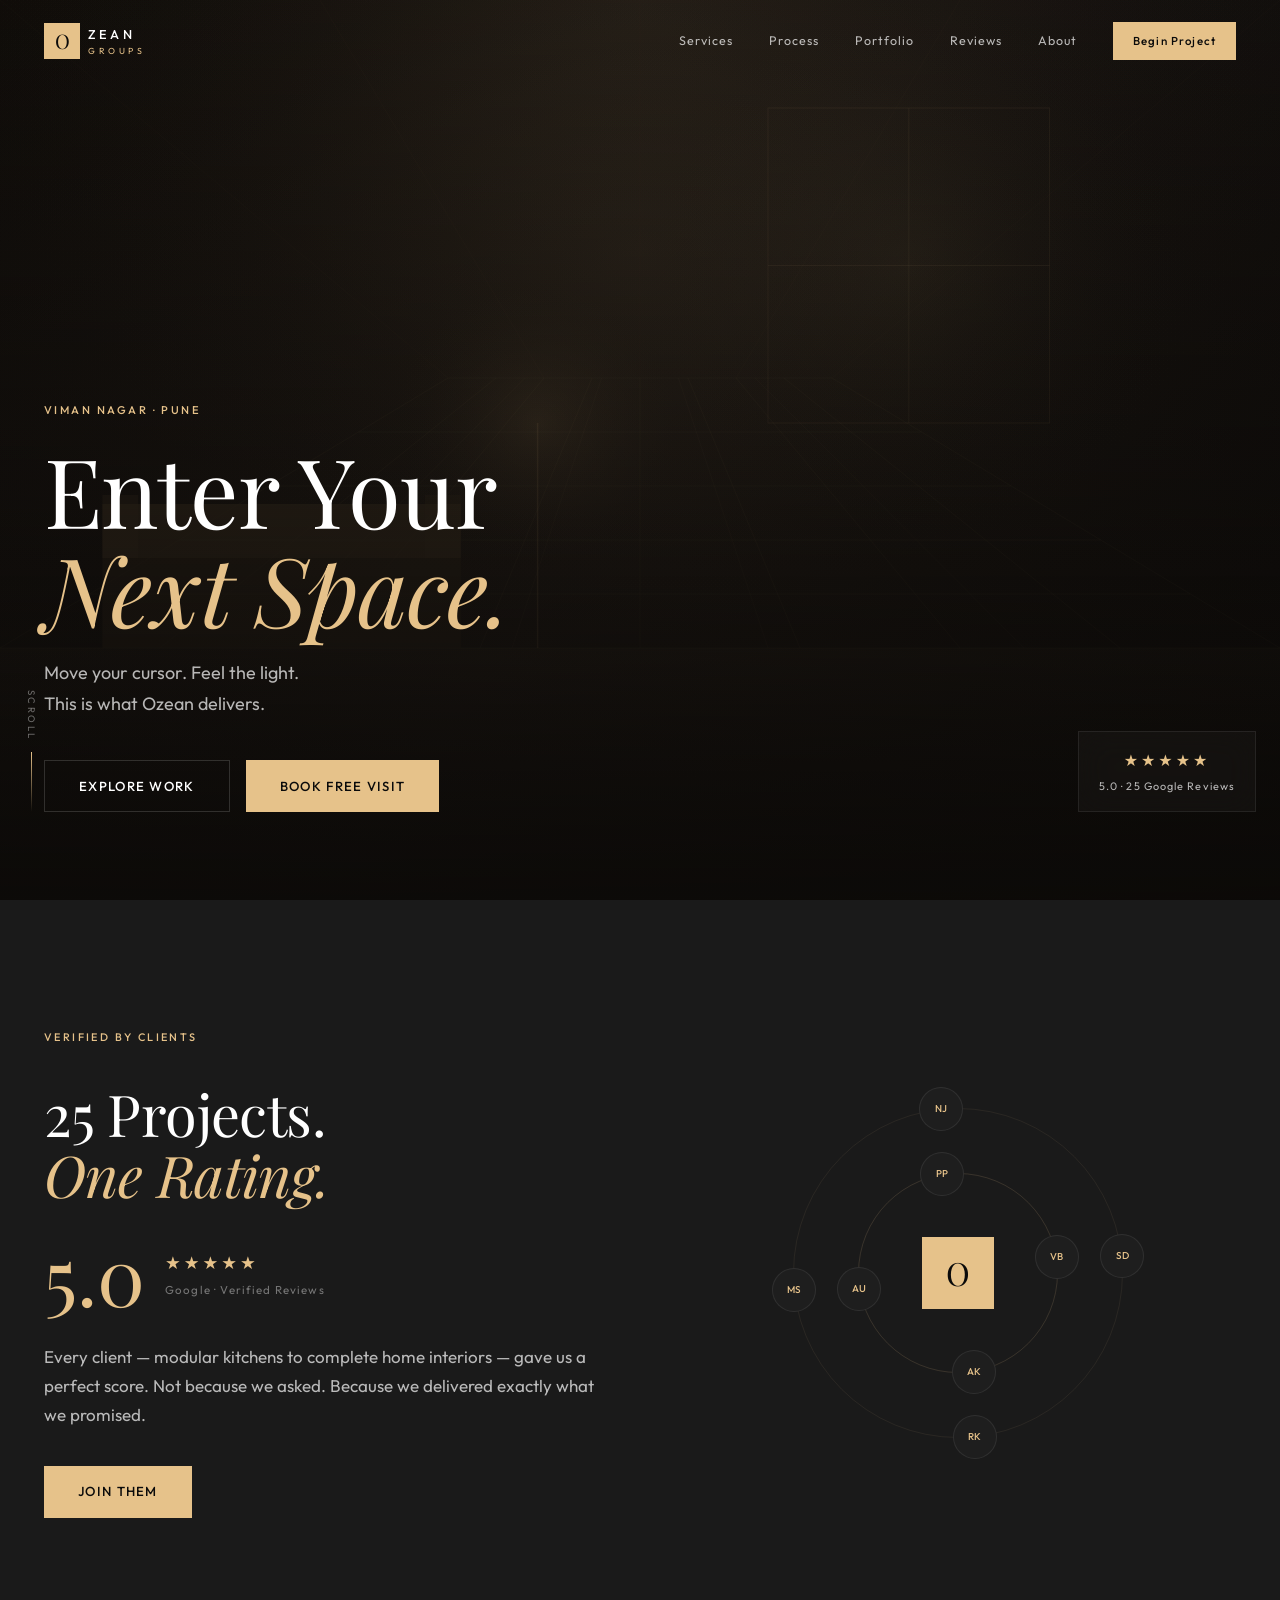
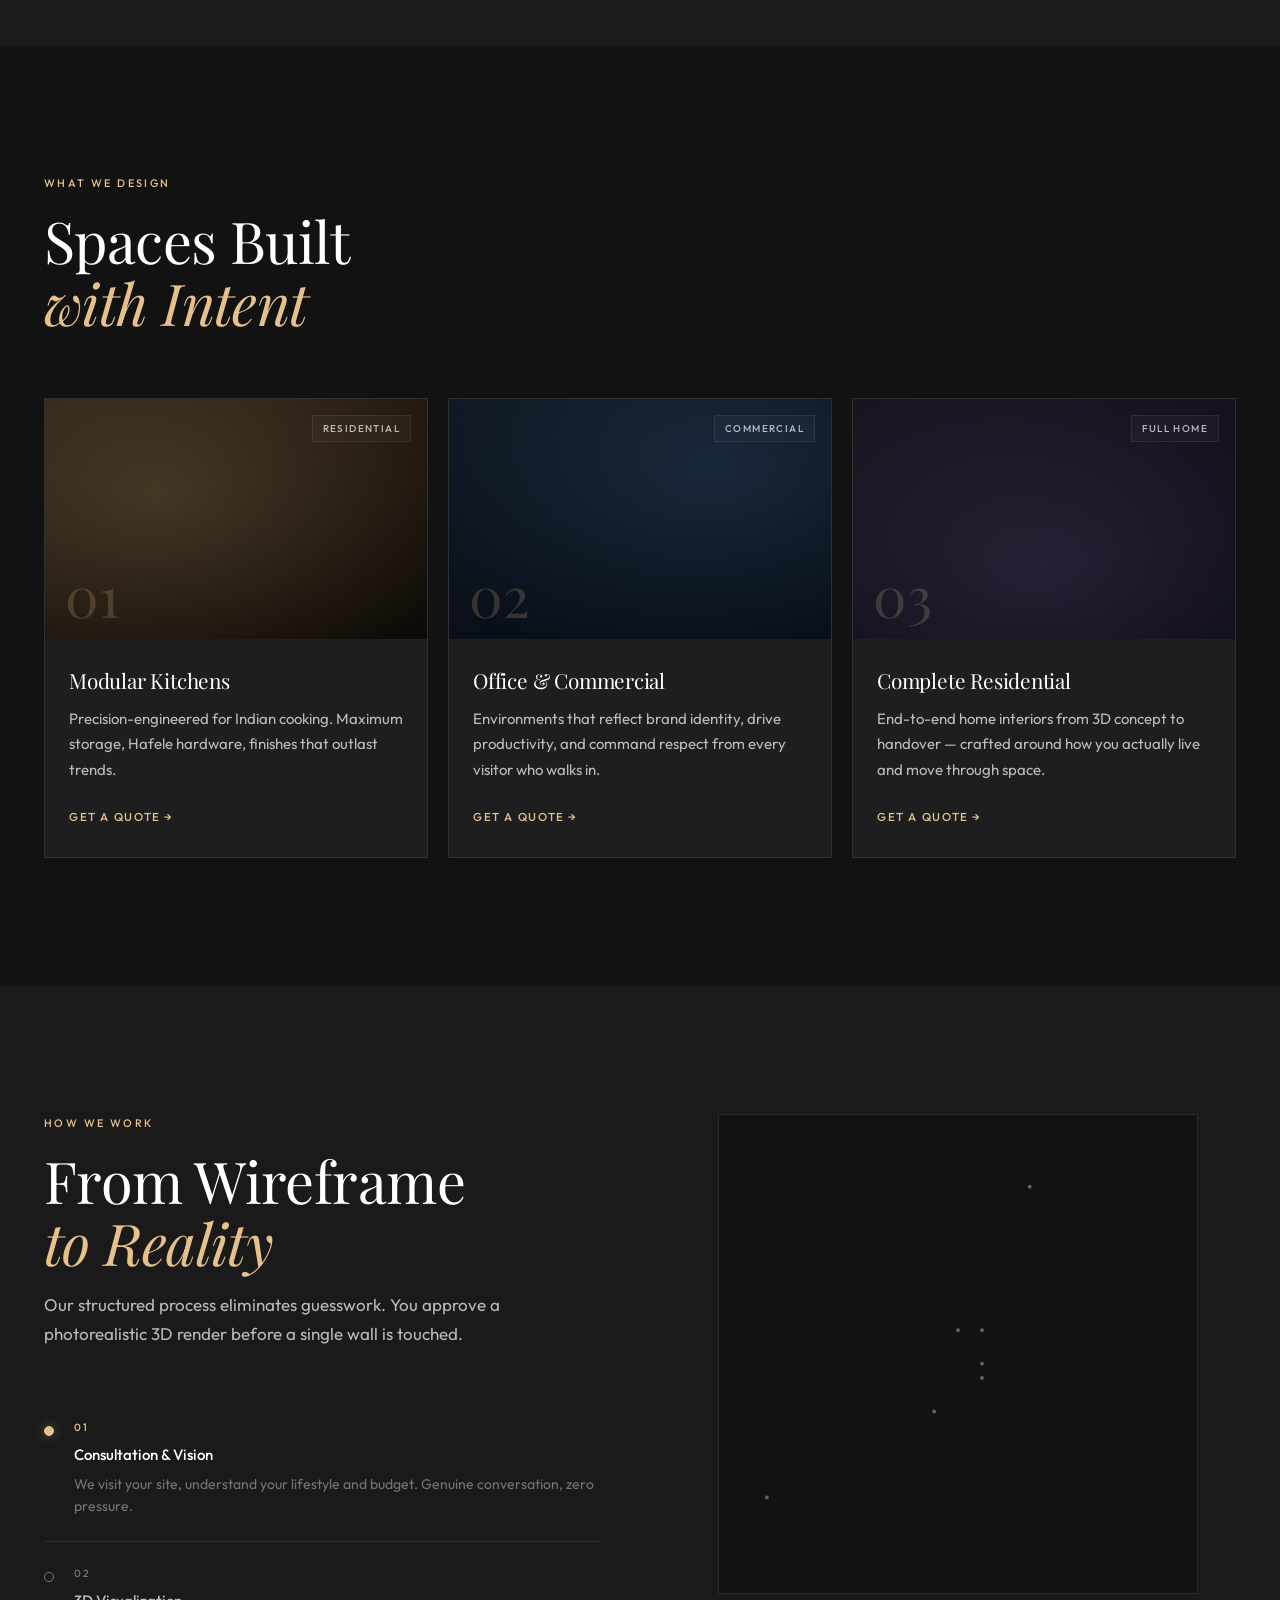
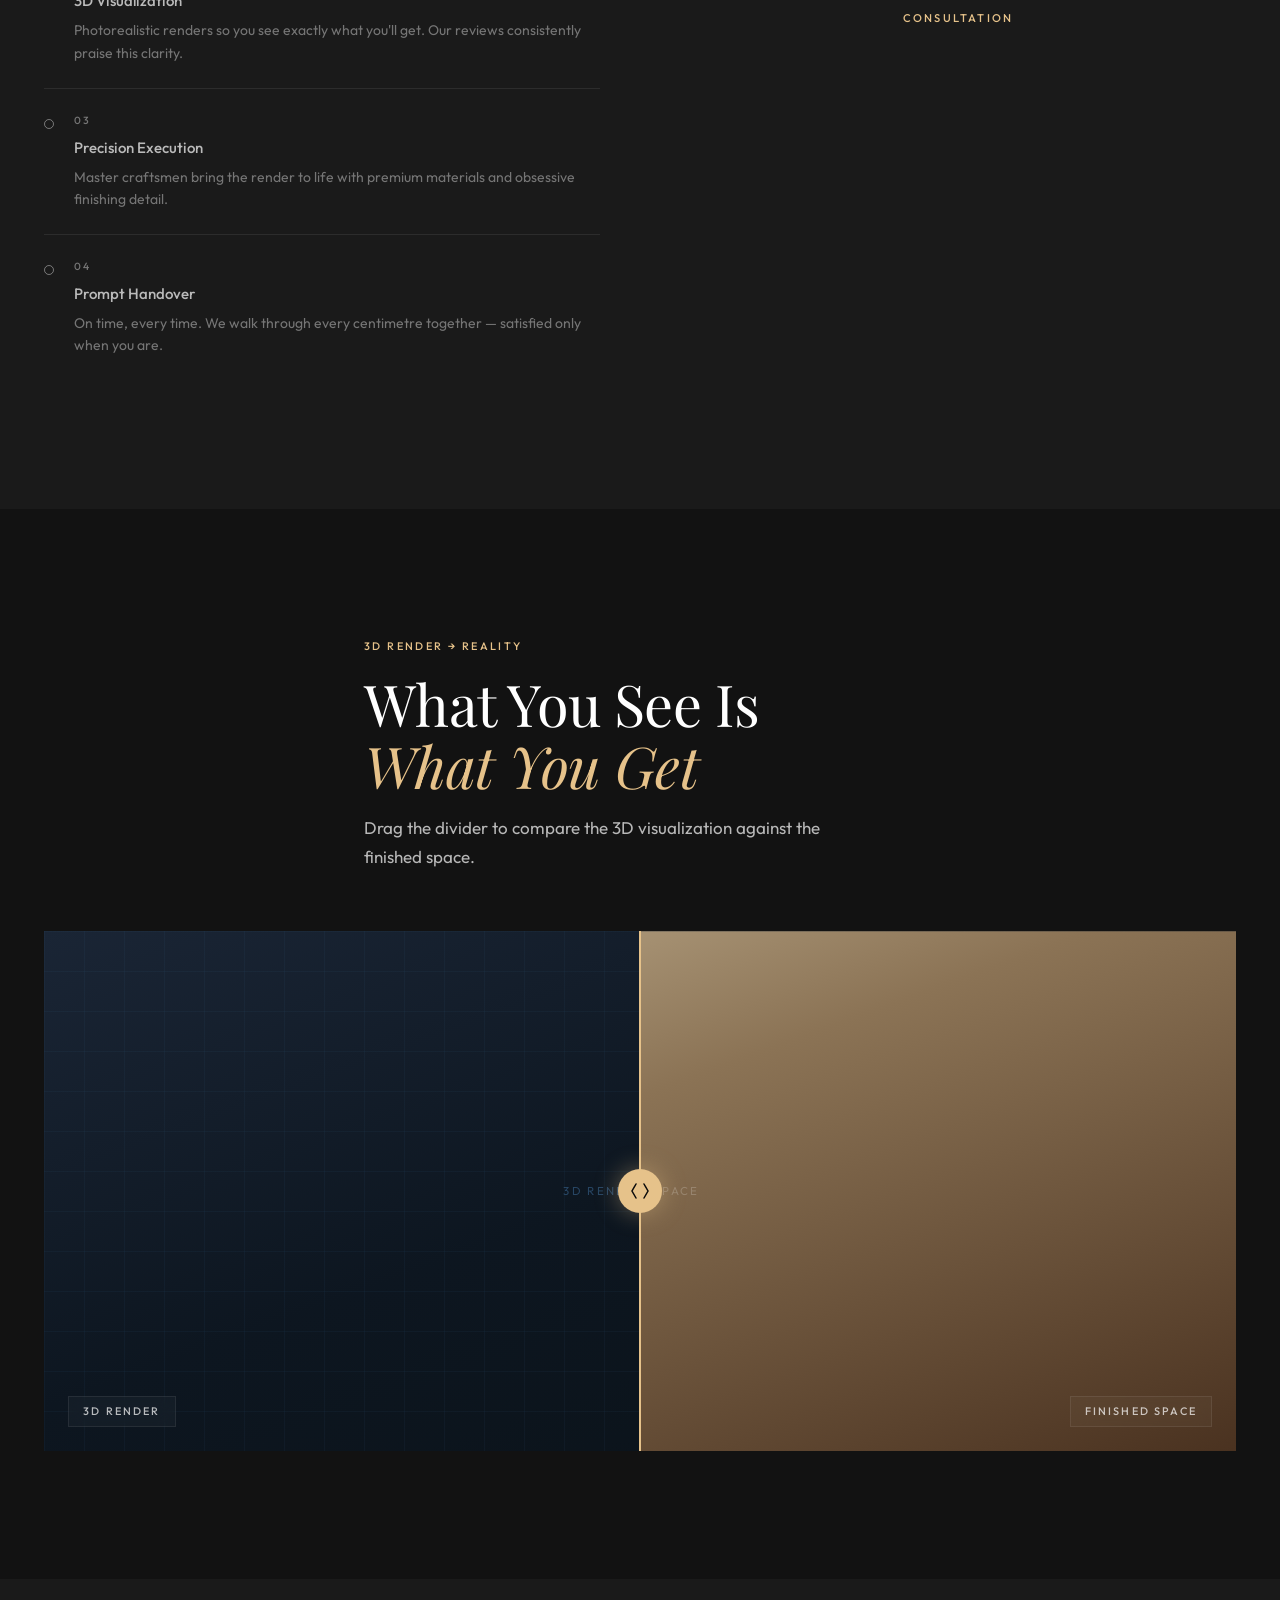
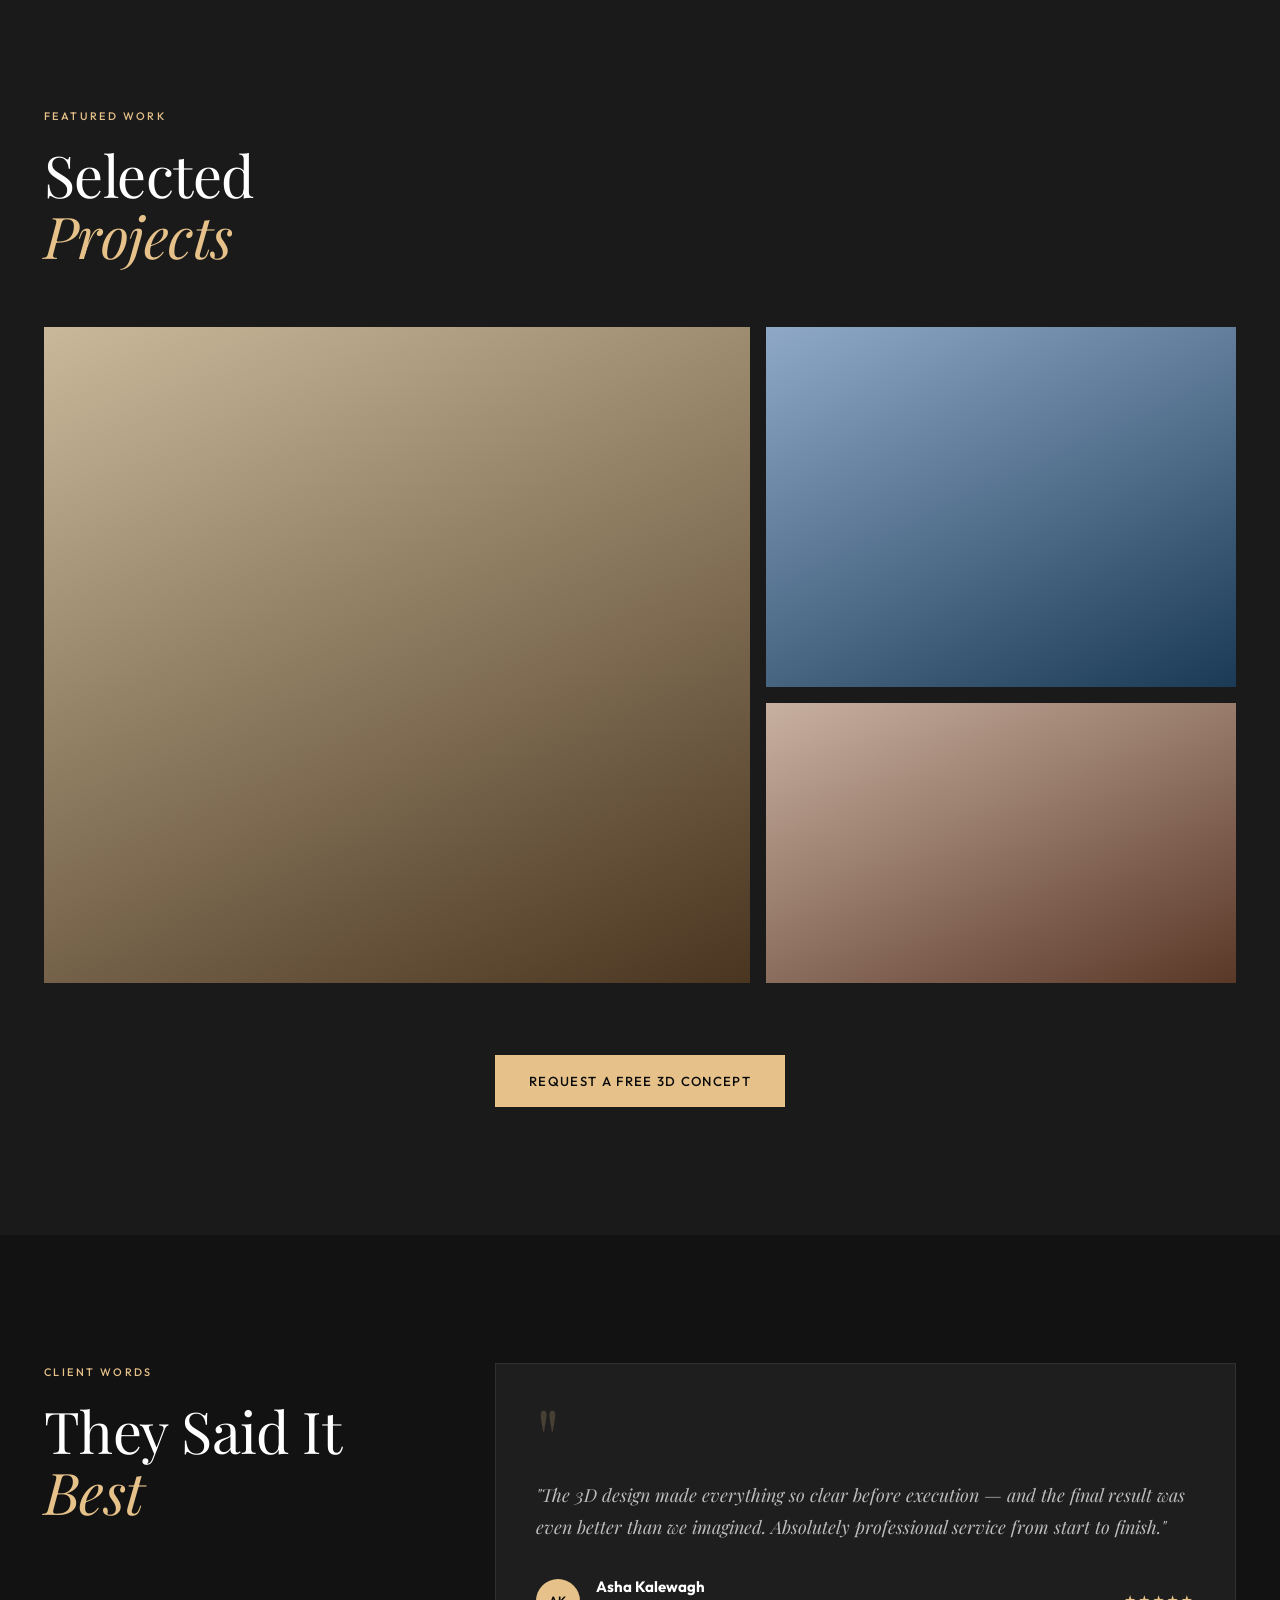
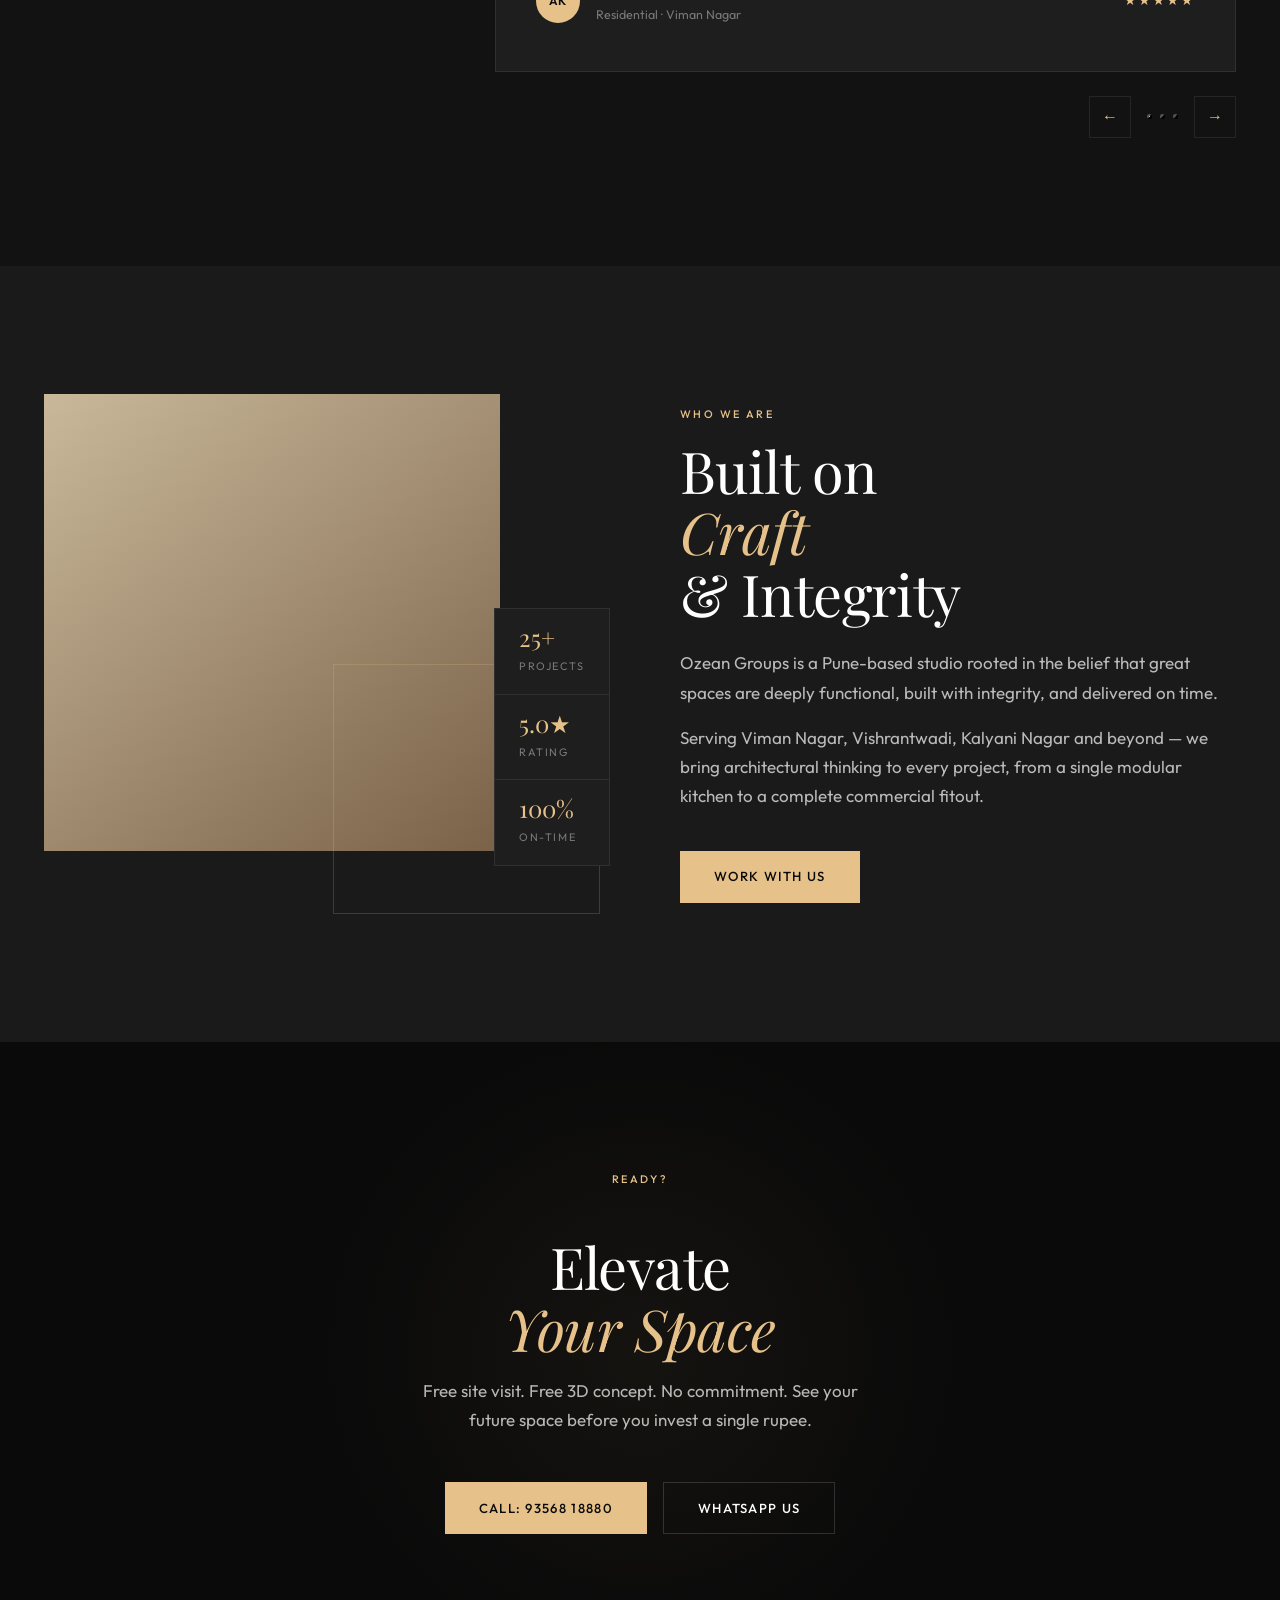
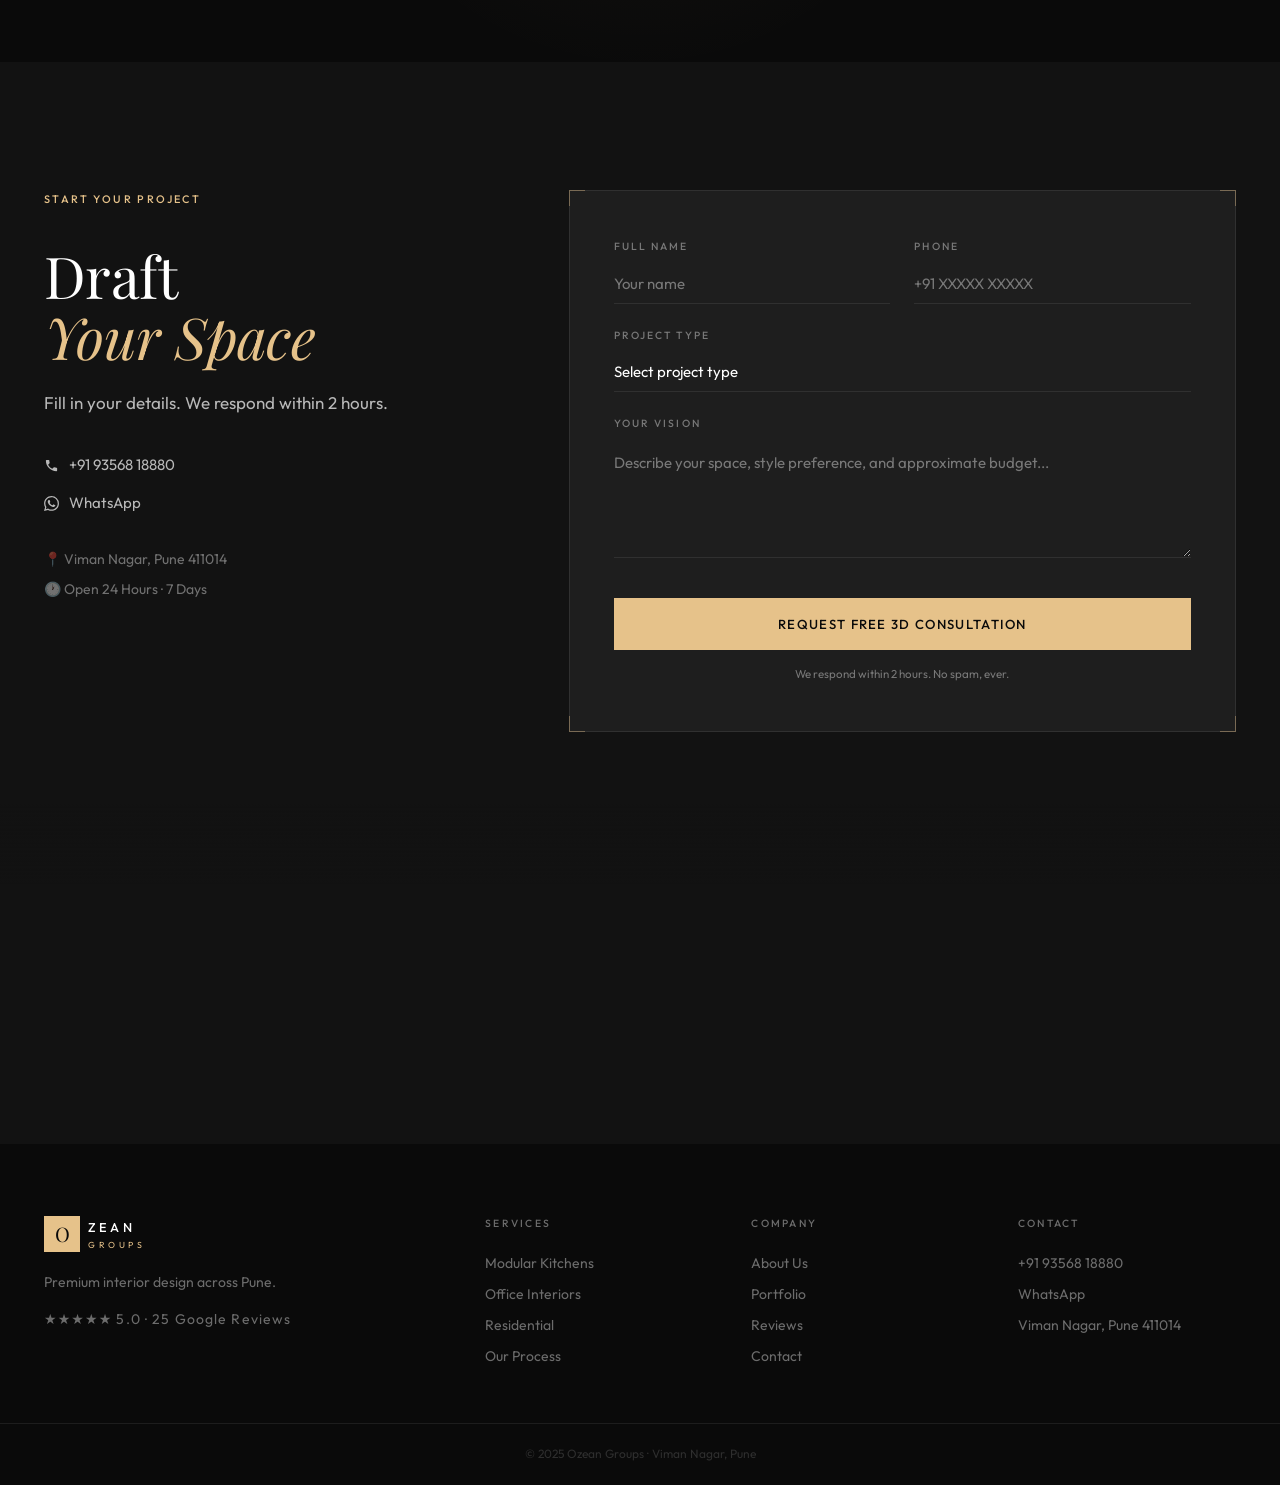
==== index.html @ 3c50b9ed "Add files via upload" ====
<!DOCTYPE html>
<html lang="en">
<head>
  <meta charset="UTF-8"/>
  <meta name="viewport" content="width=device-width, initial-scale=1.0"/>
  <title>Ozean Groups — Precision Design. Flawless Finishing.</title>
  <meta name="description" content="Ozean Groups — Premium interior designers in Viman Nagar, Pune. 5.0★ Google. Modular kitchens, residential & commercial interiors with 3D visualization."/>
  <link rel="preconnect" href="https://fonts.googleapis.com"/>
  <link rel="preconnect" href="https://fonts.gstatic.com" crossorigin/>
  <link href="https://fonts.googleapis.com/css2?family=Playfair+Display:ital,wght@0,400;0,500;1,400&family=Outfit:wght@300;400;500;600&display=swap" rel="stylesheet"/>
  <script type="application/ld+json">{"@context":"https://schema.org","@type":"ProfessionalService","name":"Ozean Groups","telephone":"+919356818880","address":{"@type":"PostalAddress","streetAddress":"Viman Nagar","addressLocality":"Pune","addressRegion":"Maharashtra","postalCode":"411014","addressCountry":"IN"},"aggregateRating":{"@type":"AggregateRating","ratingValue":"5.0","reviewCount":"25"},"openingHours":"Mo-Su 00:00-24:00"}</script>
  <link rel="stylesheet" href="css/style.css"/>
</head>
<body>

<!-- ═══ CUSTOM CURSOR ═══ -->
<div id="cursor-dot"></div>
<div id="cursor-ring"></div>
<div id="cursor-label"></div>

<!-- ═══ NAVIGATION ═══ -->
<header class="nav" id="nav">
  <div class="nav-wrap">
    <a href="#home" class="logo" data-cursor="">
      <span class="logo-o">O</span><span class="logo-name">ZEAN<em>groups</em></span>
    </a>
    <nav class="nav-menu" id="nav-menu">
      <a href="#services"  data-cursor="View">Services</a>
      <a href="#process"   data-cursor="View">Process</a>
      <a href="#projects"  data-cursor="View">Portfolio</a>
      <a href="#reviews"   data-cursor="View">Reviews</a>
      <a href="#about"     data-cursor="View">About</a>
      <a href="#contact" class="nav-pill" data-cursor="Start">Begin Project</a>
    </nav>
    <button class="hamburger" id="hamburger" aria-label="Toggle menu">
      <span></span><span></span>
    </button>
  </div>
</header>

<!-- ═══ HERO — WebGL Light Room ═══ -->
<section class="hero" id="home">
  <canvas id="hero-canvas"></canvas>
  <div class="hero-content" id="hero-content">
    <p class="eyebrow">Viman Nagar · Pune</p>
    <h1 id="hero-hl">
      <span>Enter Your</span>
      <em>Next Space.</em>
    </h1>
    <p class="hero-sub">Move your cursor. Feel the light.<br/>This is what Ozean delivers.</p>
    <div class="hero-btns">
      <a href="#projects" class="btn-outline" data-cursor="View">Explore Work</a>
      <a href="#contact"  class="btn-brass"   data-cursor="Start">Book Free Visit</a>
    </div>
  </div>
  <div class="hero-badge">
    <div class="badge-stars">★★★★★</div>
    <div class="badge-info">5.0 · 25 Google Reviews</div>
  </div>
  <div class="hero-scroll-ind">
    <span>Scroll</span>
    <div class="scroll-ticker"></div>
  </div>
</section>

<!-- ═══ TRUST ═══ -->
<section class="trust" id="trust">
  <div class="trust-wrap">
    <div class="trust-left">
      <p class="section-tag">Verified by Clients</p>
      <h2>25 Projects.<br/><em>One Rating.</em></h2>
      <div class="trust-score">
        <span class="t-num">5.0</span>
        <div>
          <div class="t-stars">★★★★★</div>
          <div class="t-src">Google · Verified Reviews</div>
        </div>
      </div>
      <p>Every client — modular kitchens to complete home interiors — gave us a perfect score. Not because we asked. Because we delivered exactly what we promised.</p>
      <a href="#contact" class="btn-brass" data-cursor="Start">Join Them</a>
    </div>
    <div class="trust-right">
      <div class="orbit-wrap" id="orbit-wrap">
        <div class="orbit-core"><span>O</span></div>
        <div class="orbit-ring orbit-ring-1"></div>
        <div class="orbit-ring orbit-ring-2"></div>
      </div>
    </div>
  </div>
</section>

<!-- ═══ SERVICES ═══ -->
<section class="services" id="services">
  <div class="services-head">
    <p class="section-tag">What We Design</p>
    <h2>Spaces Built<br/><em>with Intent</em></h2>
  </div>
  <div class="services-list">
    <div class="svc-card" data-cursor="View">
      <div class="svc-vis" style="--c1:#2A1F14;--c2:#0E0A06">
        <div class="svc-glow" style="--gx:30%;--gy:40%;--gc:rgba(230,194,138,0.18)"></div>
        <div class="svc-num">01</div>
      </div>
      <div class="svc-body">
        <h3>Modular Kitchens</h3>
        <p>Precision-engineered for Indian cooking. Maximum storage, Hafele hardware, finishes that outlast trends.</p>
        <a href="#contact" class="svc-link" data-cursor="Start">Get a Quote →</a>
      </div>
      <span class="svc-pill">Residential</span>
    </div>
    <div class="svc-card" data-cursor="View">
      <div class="svc-vis" style="--c1:#0E1620;--c2:#060C14">
        <div class="svc-glow" style="--gx:70%;--gy:30%;--gc:rgba(100,160,230,0.15)"></div>
        <div class="svc-num">02</div>
      </div>
      <div class="svc-body">
        <h3>Office & Commercial</h3>
        <p>Environments that reflect brand identity, drive productivity, and command respect from every visitor who walks in.</p>
        <a href="#contact" class="svc-link" data-cursor="Start">Get a Quote →</a>
      </div>
      <span class="svc-pill">Commercial</span>
    </div>
    <div class="svc-card" data-cursor="View">
      <div class="svc-vis" style="--c1:#1A1420;--c2:#0D0A14">
        <div class="svc-glow" style="--gx:50%;--gy:70%;--gc:rgba(180,140,230,0.13)"></div>
        <div class="svc-num">03</div>
      </div>
      <div class="svc-body">
        <h3>Complete Residential</h3>
        <p>End-to-end home interiors from 3D concept to handover — crafted around how you actually live and move through space.</p>
        <a href="#contact" class="svc-link" data-cursor="Start">Get a Quote →</a>
      </div>
      <span class="svc-pill">Full Home</span>
    </div>
  </div>
</section>

<!-- ═══ PROCESS — Wireframe Draw ═══ -->
<section class="process" id="process">
  <div class="process-wrap">
    <div class="process-text">
      <p class="section-tag">How We Work</p>
      <h2>From Wireframe<br/><em>to Reality</em></h2>
      <p class="process-intro">Our structured process eliminates guesswork. You approve a photorealistic 3D render before a single wall is touched.</p>
      <div class="steps" id="steps">
        <div class="step active" data-step="0">
          <div class="step-dot"></div>
          <div class="step-info">
            <span class="step-n">01</span>
            <h4>Consultation & Vision</h4>
            <p>We visit your site, understand your lifestyle and budget. Genuine conversation, zero pressure.</p>
          </div>
        </div>
        <div class="step" data-step="1">
          <div class="step-dot"></div>
          <div class="step-info">
            <span class="step-n">02</span>
            <h4>3D Visualization</h4>
            <p>Photorealistic renders so you see exactly what you'll get. Our reviews consistently praise this clarity.</p>
          </div>
        </div>
        <div class="step" data-step="2">
          <div class="step-dot"></div>
          <div class="step-info">
            <span class="step-n">03</span>
            <h4>Precision Execution</h4>
            <p>Master craftsmen bring the render to life with premium materials and obsessive finishing detail.</p>
          </div>
        </div>
        <div class="step" data-step="3">
          <div class="step-dot"></div>
          <div class="step-info">
            <span class="step-n">04</span>
            <h4>Prompt Handover</h4>
            <p>On time, every time. We walk through every centimetre together — satisfied only when you are.</p>
          </div>
        </div>
      </div>
    </div>
    <div class="process-canvas-wrap">
      <canvas id="wire-canvas" width="520" height="520"></canvas>
      <div class="wire-label" id="wire-label">Consultation</div>
    </div>
  </div>
</section>

<!-- ═══ PROOF — X-Ray Before/After ═══ -->
<section class="proof" id="proof">
  <div class="proof-head">
    <p class="section-tag">3D Render → Reality</p>
    <h2>What You See Is<br/><em>What You Get</em></h2>
    <p>Drag the divider to compare the 3D visualization against the finished space.</p>
  </div>
  <div class="xray" id="xray" data-cursor="Drag">
    <div class="xray-left">
      <div class="xray-fill xray-render"></div>
      <span class="xray-tag">3D Render</span>
    </div>
    <div class="xray-right" id="xray-right">
      <div class="xray-fill xray-photo"></div>
      <span class="xray-tag xray-tag-r">Finished Space</span>
    </div>
    <div class="xray-bar" id="xray-bar">
      <div class="xray-handle">
        <svg width="22" height="22" viewBox="0 0 22 22"><path d="M7 4L3 11L7 18M15 4L19 11L15 18" stroke="currentColor" stroke-width="1.5" fill="none" stroke-linecap="round"/></svg>
      </div>
    </div>
  </div>
</section>

<!-- ═══ PROJECTS ═══ -->
<section class="projects" id="projects">
  <div class="projects-head">
    <p class="section-tag">Featured Work</p>
    <h2>Selected<br/><em>Projects</em></h2>
  </div>
  <div class="proj-grid">
    <div class="proj proj-tall reveal-up" data-cursor="View">
      <div class="proj-img" style="background:linear-gradient(155deg,#C9B99A,#4A3520)">
        <div class="proj-info">
          <span>Modular Kitchen</span>
          <h3>Viman Nagar Residence</h3>
          <p>Handleless · Hafele hardware · Oak finish</p>
        </div>
      </div>
    </div>
    <div class="proj reveal-up" style="transition-delay:.1s" data-cursor="View">
      <div class="proj-img" style="background:linear-gradient(155deg,#8FA8C8,#1A3A55)">
        <div class="proj-info">
          <span>Commercial</span>
          <h3>Vishrantwadi Office</h3>
          <p>1,800 sq.ft · Full fitout</p>
        </div>
      </div>
    </div>
    <div class="proj reveal-up" style="transition-delay:.2s" data-cursor="View">
      <div class="proj-img" style="background:linear-gradient(155deg,#C8B0A0,#5A3828)">
        <div class="proj-info">
          <span>Residential</span>
          <h3>3BHK Kalyani Nagar</h3>
          <p>Full home · Contemporary</p>
        </div>
      </div>
    </div>
    <div class="proj reveal-up" style="transition-delay:.3s" data-cursor="View">
      <div class="proj-img" style="background:linear-gradient(155deg,#A0C0A0,#284828)">
        <div class="proj-info">
          <span>Modular Kitchen</span>
          <h3>Dhanori Villa</h3>
          <p>Island kitchen · Custom pantry</p>
        </div>
      </div>
    </div>
  </div>
  <div class="proj-cta">
    <a href="#contact" class="btn-brass" data-cursor="Start">Request a Free 3D Concept</a>
  </div>
</section>

<!-- ═══ REVIEWS ═══ -->
<section class="reviews" id="reviews">
  <div class="reviews-wrap">
    <div class="reviews-head">
      <p class="section-tag">Client Words</p>
      <h2>They Said It<br/><em>Best</em></h2>
    </div>
    <div class="rev-slider">
      <div class="rev-track" id="rev-track">
        <div class="rev-card">
          <div class="rev-q">"</div>
          <p>"The 3D design made everything so clear before execution — and the final result was even better than we imagined. Absolutely professional service from start to finish."</p>
          <div class="rev-foot">
            <div class="rev-av">AK</div>
            <div>
              <strong>Asha Kalewagh</strong>
              <span>Residential · Viman Nagar</span>
            </div>
            <div class="rev-stars">★★★★★</div>
          </div>
        </div>
        <div class="rev-card">
          <div class="rev-q">"</div>
          <p>"Extremely good finishing and quality work. Delivered our complete home interior on time without any compromise. I recommend Ozean Groups to every family in Pune."</p>
          <div class="rev-foot">
            <div class="rev-av">SD</div>
            <div>
              <strong>Sonu Dagdi</strong>
              <span>Full Home · Vishrantwadi</span>
            </div>
            <div class="rev-stars">★★★★★</div>
          </div>
        </div>
        <div class="rev-card">
          <div class="rev-q">"</div>
          <p>"Outstanding professionalism. Our office went from bare walls to a fully designed inspiring environment — completed ahead of schedule. Truly exceptional team."</p>
          <div class="rev-foot">
            <div class="rev-av">AU</div>
            <div>
              <strong>Anirudh Upadhyay</strong>
              <span>Commercial Office · Pune</span>
            </div>
            <div class="rev-stars">★★★★★</div>
          </div>
        </div>
      </div>
      <div class="rev-ctrl">
        <button class="rev-btn" id="rev-prev">←</button>
        <div class="rev-dots" id="rev-dots"></div>
        <button class="rev-btn" id="rev-next">→</button>
      </div>
    </div>
  </div>
</section>

<!-- ═══ ABOUT ═══ -->
<section class="about" id="about">
  <div class="about-wrap">
    <div class="about-visual reveal-up">
      <div class="about-img" style="background:linear-gradient(140deg,#C9B89A,#7A6248)"></div>
      <div class="about-border-box"></div>
      <div class="about-stats">
        <div class="astat"><strong>25+</strong><span>Projects</span></div>
        <div class="astat"><strong>5.0★</strong><span>Rating</span></div>
        <div class="astat"><strong>100%</strong><span>On-Time</span></div>
      </div>
    </div>
    <div class="about-text reveal-up" style="transition-delay:.15s">
      <p class="section-tag">Who We Are</p>
      <h2>Built on<br/><em>Craft</em><br/>& Integrity</h2>
      <p>Ozean Groups is a Pune-based studio rooted in the belief that great spaces are deeply functional, built with integrity, and delivered on time.</p>
      <p>Serving Viman Nagar, Vishrantwadi, Kalyani Nagar and beyond — we bring architectural thinking to every project, from a single modular kitchen to a complete commercial fitout.</p>
      <a href="#contact" class="btn-brass" data-cursor="Start">Work With Us</a>
    </div>
  </div>
</section>

<!-- ═══ DARK CTA ═══ -->
<section class="dark-cta">
  <div class="dark-cta-inner reveal-up">
    <p class="section-tag">Ready?</p>
    <h2>Elevate<br/><em>Your Space</em></h2>
    <p>Free site visit. Free 3D concept. No commitment. See your future space before you invest a single rupee.</p>
    <div class="dark-cta-btns">
      <a href="tel:+919356818880" class="btn-brass" data-cursor="Call">Call: 93568 18880</a>
      <a href="https://wa.me/919356818880" target="_blank" rel="noopener" class="btn-outline" data-cursor="Chat">WhatsApp Us</a>
    </div>
  </div>
</section>

<!-- ═══ CONTACT — Blueprint Form ═══ -->
<section class="contact" id="contact">
  <div class="contact-wrap">
    <div class="contact-info reveal-up">
      <p class="section-tag">Start Your Project</p>
      <h2>Draft<br/><em>Your Space</em></h2>
      <p>Fill in your details. We respond within 2 hours.</p>
      <div class="cinfo-links">
        <a href="tel:+919356818880" class="cinfo-link" data-cursor="Call">
          <svg width="15" height="15" viewBox="0 0 24 24" fill="currentColor"><path d="M6.62 10.79c1.44 2.83 3.76 5.14 6.59 6.59l2.2-2.2c.27-.27.67-.36 1.02-.24 1.12.37 2.33.57 3.57.57.55 0 1 .45 1 1V20c0 .55-.45 1-1 1-9.39 0-17-7.61-17-17 0-.55.45-1 1-1h3.5c.55 0 1 .45 1 1 0 1.25.2 2.45.57 3.57.11.35.03.74-.25 1.02l-2.2 2.2z"/></svg>
          +91 93568 18880
        </a>
        <a href="https://wa.me/919356818880" target="_blank" rel="noopener" class="cinfo-link" data-cursor="Chat">
          <svg width="15" height="15" viewBox="0 0 24 24" fill="currentColor"><path d="M17.472 14.382c-.297-.149-1.758-.867-2.03-.967-.273-.099-.471-.148-.67.15-.197.297-.767.966-.94 1.164-.173.199-.347.223-.644.075-.297-.15-1.255-.463-2.39-1.475-.883-.788-1.48-1.761-1.653-2.059-.173-.297-.018-.458.13-.606.134-.133.298-.347.446-.52.149-.174.198-.298.298-.497.099-.198.05-.371-.025-.52-.075-.149-.669-1.612-.916-2.207-.242-.579-.487-.5-.669-.51-.173-.008-.371-.01-.57-.01-.198 0-.52.074-.792.372-.272.297-1.04 1.016-1.04 2.479 0 1.462 1.065 2.875 1.213 3.074.149.198 2.096 3.2 5.077 4.487.709.306 1.262.489 1.694.625.712.227 1.36.195 1.871.118.571-.085 1.758-.719 2.006-1.413.248-.694.248-1.289.173-1.413-.074-.124-.272-.198-.57-.347m-5.421 7.403h-.004a9.87 9.87 0 01-5.031-1.378l-.361-.214-3.741.982.998-3.648-.235-.374a9.86 9.86 0 01-1.51-5.26c.001-5.45 4.436-9.884 9.888-9.884 2.64 0 5.122 1.03 6.988 2.898a9.825 9.825 0 012.893 6.994c-.003 5.45-4.437 9.884-9.885 9.884m8.413-18.297A11.815 11.815 0 0012.05 0C5.495 0 .16 5.335.157 11.892c0 2.096.547 4.142 1.588 5.945L.057 24l6.305-1.654a11.882 11.882 0 005.683 1.448h.005c6.554 0 11.89-5.335 11.893-11.893a11.821 11.821 0 00-3.48-8.413z"/></svg>
          WhatsApp
        </a>
      </div>
      <div class="cinfo-addr">
        <p>📍 Viman Nagar, Pune 411014</p>
        <p>🕐 Open 24 Hours · 7 Days</p>
      </div>
    </div>
    <form class="bp-form reveal-up" id="bp-form" action="https://formspree.io/f/YOUR_FORM_ID" method="POST" style="transition-delay:.15s">
      <!-- Blueprint grid lines drawn by CSS -->
      <div class="bp-corner tl"></div>
      <div class="bp-corner tr"></div>
      <div class="bp-corner bl"></div>
      <div class="bp-corner br"></div>
      <div class="bp-row">
        <div class="bp-field">
          <label for="f-name">Full Name</label>
          <input type="text" id="f-name" name="name" placeholder="Your name" required/>
          <div class="bp-underline"></div>
        </div>
        <div class="bp-field">
          <label for="f-phone">Phone</label>
          <input type="tel" id="f-phone" name="phone" placeholder="+91 XXXXX XXXXX" required/>
          <div class="bp-underline"></div>
        </div>
      </div>
      <div class="bp-field bp-full">
        <label for="f-project">Project Type</label>
        <select id="f-project" name="project" required>
          <option value="" disabled selected>Select project type</option>
          <option>Modular Kitchen</option>
          <option>Full Home Interior</option>
          <option>Commercial / Office</option>
          <option>Single Room</option>
          <option>Other</option>
        </select>
        <div class="bp-underline"></div>
      </div>
      <div class="bp-field bp-full">
        <label for="f-msg">Your Vision</label>
        <textarea id="f-msg" name="message" rows="4" placeholder="Describe your space, style preference, and approximate budget..."></textarea>
        <div class="bp-underline"></div>
      </div>
      <button type="submit" class="btn-brass w-full" id="bp-submit" data-cursor="Send">
        <span id="bp-btn-txt">Request Free 3D Consultation</span>
        <span class="btn-sheen"></span>
      </button>
      <p class="bp-note">We respond within 2 hours. No spam, ever.</p>
      <div class="bp-success" id="bp-success">✓ Sent! We'll call you shortly.</div>
    </form>
  </div>
  <div class="contact-map">
    <iframe src="https://maps.google.com/maps?q=Viman+Nagar+Pune&t=&z=14&ie=UTF8&iwloc=&output=embed" width="100%" height="100%" style="border:0" allowfullscreen loading="lazy" referrerpolicy="no-referrer-when-downgrade" title="Ozean Groups Location"></iframe>
  </div>
</section>

<!-- ═══ FOOTER ═══ -->
<footer class="footer">
  <div class="footer-grid">
    <div class="footer-brand">
      <a href="#home" class="logo">
        <span class="logo-o">O</span><span class="logo-name">ZEAN<em>groups</em></span>
      </a>
      <p>Premium interior design across Pune.</p>
      <p class="f-rating">★★★★★ 5.0 · 25 Google Reviews</p>
    </div>
    <div class="footer-col">
      <h5>Services</h5>
      <a href="#services">Modular Kitchens</a>
      <a href="#services">Office Interiors</a>
      <a href="#services">Residential</a>
      <a href="#process">Our Process</a>
    </div>
    <div class="footer-col">
      <h5>Company</h5>
      <a href="#about">About Us</a>
      <a href="#projects">Portfolio</a>
      <a href="#reviews">Reviews</a>
      <a href="#contact">Contact</a>
    </div>
    <div class="footer-col">
      <h5>Contact</h5>
      <a href="tel:+919356818880">+91 93568 18880</a>
      <a href="https://wa.me/919356818880" target="_blank" rel="noopener">WhatsApp</a>
      <p>Viman Nagar, Pune 411014</p>
    </div>
  </div>
  <div class="footer-bar">
    <p>© 2025 Ozean Groups · Viman Nagar, Pune</p>
  </div>
</footer>

<!-- Floating Buttons -->
<a href="https://wa.me/919356818880?text=Hi%2C+I+want+to+enquire+about+interior+design." class="float-wa" id="float-wa" target="_blank" rel="noopener" aria-label="WhatsApp" data-cursor="Chat">
  <svg viewBox="0 0 24 24" fill="currentColor" width="24" height="24"><path d="M17.472 14.382c-.297-.149-1.758-.867-2.03-.967-.273-.099-.471-.148-.67.15-.197.297-.767.966-.94 1.164-.173.199-.347.223-.644.075-.297-.15-1.255-.463-2.39-1.475-.883-.788-1.48-1.761-1.653-2.059-.173-.297-.018-.458.13-.606.134-.133.298-.347.446-.52.149-.174.198-.298.298-.497.099-.198.05-.371-.025-.52-.075-.149-.669-1.612-.916-2.207-.242-.579-.487-.5-.669-.51-.173-.008-.371-.01-.57-.01-.198 0-.52.074-.792.372-.272.297-1.04 1.016-1.04 2.479 0 1.462 1.065 2.875 1.213 3.074.149.198 2.096 3.2 5.077 4.487.709.306 1.262.489 1.694.625.712.227 1.36.195 1.871.118.571-.085 1.758-.719 2.006-1.413.248-.694.248-1.289.173-1.413-.074-.124-.272-.198-.57-.347m-5.421 7.403h-.004a9.87 9.87 0 01-5.031-1.378l-.361-.214-3.741.982.998-3.648-.235-.374a9.86 9.86 0 01-1.51-5.26c.001-5.45 4.436-9.884 9.888-9.884 2.64 0 5.122 1.03 6.988 2.898a9.825 9.825 0 012.893 6.994c-.003 5.45-4.437 9.884-9.885 9.884m8.413-18.297A11.815 11.815 0 0012.05 0C5.495 0 .16 5.335.157 11.892c0 2.096.547 4.142 1.588 5.945L.057 24l6.305-1.654a11.882 11.882 0 005.683 1.448h.005c6.554 0 11.89-5.335 11.893-11.893a11.821 11.821 0 00-3.48-8.413z"/></svg>
</a>
<a href="tel:+919356818880" class="float-call" id="float-call" aria-label="Call" data-cursor="Call">
  <svg viewBox="0 0 24 24" fill="currentColor" width="22" height="22"><path d="M6.62 10.79c1.44 2.83 3.76 5.14 6.59 6.59l2.2-2.2c.27-.27.67-.36 1.02-.24 1.12.37 2.33.57 3.57.57.55 0 1 .45 1 1V20c0 .55-.45 1-1 1-9.39 0-17-7.61-17-17 0-.55.45-1 1-1h3.5c.55 0 1 .45 1 1 0 1.25.2 2.45.57 3.57.11.35.03.74-.25 1.02l-2.2 2.2z"/></svg>
</a>

<script src="js/script.js"></script>
</body>
</html>
---- css/style.css ----
/* ═══════════════════════════════════════════════════════════
   OZEAN GROUPS v2 — Immersive Architectural Avant-Garde
   Dark Onyx · Warm Ambient Glow · Glassmorphism Nav
   ═══════════════════════════════════════════════════════════ */

/* ── ROOT ──────────────────────────────────────────────────── */
*, *::before, *::after { box-sizing: border-box; margin: 0; padding: 0; }

:root {
  --onyx:       #121212;
  --onyx-soft:  #1A1A1A;
  --onyx-card:  #1E1E1E;
  --onyx-light: #2A2A2A;
  --brass:      #E6C28A;
  --brass-deep: #C9A86C;
  --brass-dim:  rgba(230,194,138,0.12);
  --white:      #FFFFFF;
  --white-70:   rgba(255,255,255,0.70);
  --white-40:   rgba(255,255,255,0.40);
  --white-15:   rgba(255,255,255,0.15);
  --white-06:   rgba(255,255,255,0.06);
  --glass:      rgba(255,255,255,0.03);
  --glass-border: rgba(255,255,255,0.08);

  --serif: 'Playfair Display', Georgia, serif;
  --sans:  'Outfit', system-ui, sans-serif;

  --ease-out: cubic-bezier(0.16, 1, 0.3, 1);
  --ease:     cubic-bezier(0.25, 0.46, 0.45, 0.94);

  --pad-x: 24px;
  --max-w: 1240px;
  --sec-y: 128px;
}

html { scroll-behavior: smooth; font-size: 16px; }

body {
  font-family: var(--sans);
  background: var(--onyx);
  color: var(--white);
  line-height: 1.6;
  overflow-x: hidden;
  -webkit-font-smoothing: antialiased;
  cursor: none;
}

/* Hide cursor on mobile */
@media (hover: none) { body { cursor: auto; } }

a { text-decoration: none; color: inherit; }
img { max-width: 100%; display: block; }

.w { max-width: var(--max-w); margin: 0 auto; padding: 0 var(--pad-x); }

/* ── TYPOGRAPHY ────────────────────────────────────────────── */
h1, h2, h3 { font-family: var(--serif); font-weight: 400; letter-spacing: -0.01em; }

h1 {
  font-size: clamp(3.4rem, 7.5vw, 7rem);
  line-height: 1.03;
}
h2 {
  font-size: clamp(2.6rem, 4.5vw, 4.4rem);
  line-height: 1.07;
}
h3 { font-size: clamp(1.3rem, 2vw, 1.6rem); line-height: 1.3; }

em { font-style: italic; color: var(--brass); }

p { color: var(--white-70); line-height: 1.72; font-size: 1.0625rem; }

.section-tag {
  font-family: var(--sans);
  font-size: 0.68rem;
  font-weight: 500;
  letter-spacing: 0.22em;
  text-transform: uppercase;
  color: var(--brass);
  margin-bottom: 18px;
  display: block;
}

.eyebrow {
  font-size: 0.7rem;
  font-weight: 500;
  letter-spacing: 0.22em;
  text-transform: uppercase;
  color: var(--brass);
  margin-bottom: 20px;
  display: block;
}

/* ── BUTTONS ───────────────────────────────────────────────── */
.btn-brass, .btn-outline, .btn-ghost {
  display: inline-flex;
  align-items: center;
  justify-content: center;
  height: 52px;
  padding: 0 34px;
  font-family: var(--sans);
  font-size: 0.82rem;
  font-weight: 500;
  letter-spacing: 0.1em;
  text-transform: uppercase;
  border-radius: 0;
  border: none;
  cursor: none;
  transition: all 0.3s var(--ease);
  position: relative;
  overflow: hidden;
  white-space: nowrap;
}
.btn-brass {
  background: var(--brass);
  color: #0A0A0A;
}
.btn-brass:hover {
  background: var(--brass-deep);
  transform: translateY(-2px);
  box-shadow: 0 12px 32px rgba(230,194,138,0.25);
}
.btn-outline {
  background: transparent;
  color: var(--white);
  border: 1px solid var(--white-15);
}
.btn-outline:hover { border-color: var(--brass); color: var(--brass); }
.btn-ghost {
  background: var(--white-06);
  color: var(--white);
  border: 1px solid var(--glass-border);
  backdrop-filter: blur(12px);
}
.btn-ghost:hover { background: var(--white-15); }
.w-full { width: 100%; justify-content: center; }

.btn-sheen {
  position: absolute;
  top: 0; left: -100%;
  width: 60%;
  height: 100%;
  background: linear-gradient(90deg, transparent, rgba(255,255,255,0.22), transparent);
  transform: skewX(-20deg);
  animation: sheen 4s ease-in-out infinite;
}
@keyframes sheen { 0%,100%{left:-100%} 50%{left:140%} }

/* ── CUSTOM CURSOR ─────────────────────────────────────────── */
#cursor-dot {
  position: fixed;
  width: 6px; height: 6px;
  background: var(--brass);
  border-radius: 50%;
  pointer-events: none;
  z-index: 9999;
  transform: translate(-50%, -50%);
  transition: transform 0.1s, width 0.2s, height 0.2s;
}
#cursor-ring {
  position: fixed;
  width: 36px; height: 36px;
  border: 1px solid rgba(230,194,138,0.5);
  border-radius: 50%;
  pointer-events: none;
  z-index: 9998;
  transform: translate(-50%, -50%);
  transition: transform 0.18s var(--ease), width 0.3s, height 0.3s, border-color 0.3s, background 0.3s;
}
#cursor-label {
  position: fixed;
  font-family: var(--sans);
  font-size: 0.65rem;
  font-weight: 500;
  letter-spacing: 0.12em;
  text-transform: uppercase;
  color: var(--brass);
  pointer-events: none;
  z-index: 9999;
  transform: translate(16px, -50%);
  opacity: 0;
  transition: opacity 0.2s;
  white-space: nowrap;
}
body.cursor-active #cursor-ring {
  width: 56px; height: 56px;
  border-color: var(--brass);
  background: rgba(230,194,138,0.06);
}
body.cursor-active #cursor-label { opacity: 1; }

/* ── NAVIGATION ────────────────────────────────────────────── */
.nav {
  position: fixed;
  top: 0; left: 0; right: 0;
  z-index: 1000;
  padding: 22px 0;
  transition: all 0.4s var(--ease);
}
.nav.scrolled {
  background: rgba(18,18,18,0.85);
  backdrop-filter: blur(24px);
  -webkit-backdrop-filter: blur(24px);
  padding: 14px 0;
  border-bottom: 1px solid var(--glass-border);
}
.nav-wrap {
  max-width: var(--max-w);
  margin: 0 auto;
  padding: 0 var(--pad-x);
  display: flex;
  align-items: center;
  justify-content: space-between;
}

.logo {
  display: flex;
  align-items: center;
  gap: 8px;
}
.logo-o {
  width: 36px; height: 36px;
  background: var(--brass);
  color: #0A0A0A;
  display: flex;
  align-items: center;
  justify-content: center;
  font-family: var(--serif);
  font-size: 1.25rem;
  font-weight: 400;
  flex-shrink: 0;
}
.logo-name {
  font-family: var(--sans);
  font-size: 0.8rem;
  font-weight: 500;
  letter-spacing: 0.25em;
  text-transform: uppercase;
  color: var(--white);
  display: flex;
  flex-direction: column;
}
.logo-name em {
  font-style: normal;
  font-size: 0.55rem;
  letter-spacing: 0.4em;
  color: var(--brass);
  font-weight: 400;
  display: block;
}

.nav-menu {
  display: flex;
  align-items: center;
  gap: 36px;
}
.nav-menu a {
  font-size: 0.78rem;
  font-weight: 400;
  letter-spacing: 0.08em;
  color: var(--white-70);
  transition: color 0.3s;
}
.nav-menu a:not(.nav-pill):hover { color: var(--brass); }
.nav-pill {
  height: 38px;
  padding: 0 20px;
  background: var(--brass);
  color: #0A0A0A !important;
  font-weight: 500 !important;
  font-size: 0.72rem !important;
  letter-spacing: 0.1em !important;
  display: flex;
  align-items: center;
}
.nav-pill:hover { background: var(--brass-deep) !important; }

.hamburger {
  display: none;
  flex-direction: column;
  gap: 6px;
  background: none;
  border: none;
  cursor: none;
  padding: 8px;
}
.hamburger span {
  display: block;
  width: 22px; height: 1px;
  background: var(--white);
  transition: all 0.3s;
}
.hamburger.open span:nth-child(1) { transform: rotate(45deg) translate(5px, 5px); }
.hamburger.open span:nth-child(2) { transform: rotate(-45deg) translate(5px, -5px); }

/* ── HERO ──────────────────────────────────────────────────── */
.hero {
  position: relative;
  height: 100vh;
  min-height: 680px;
  overflow: hidden;
  display: flex;
  align-items: flex-end;
}
#hero-canvas {
  position: absolute;
  inset: 0;
  width: 100%;
  height: 100%;
  z-index: 0;
}
.hero::after {
  content: '';
  position: absolute;
  inset: 0;
  background: linear-gradient(to top,
    rgba(12,10,8,0.92) 0%,
    rgba(12,10,8,0.4) 45%,
    rgba(12,10,8,0.1) 100%);
  z-index: 1;
}
.hero-content {
  position: relative;
  z-index: 2;
  max-width: var(--max-w);
  margin: 0 auto;
  padding: 0 var(--pad-x) 88px;
  width: 100%;
}
.hero-content h1 {
  margin-bottom: 20px;
  max-width: 680px;
}
.hero-content h1 span { display: block; }
.hero-content h1 em { display: block; }
.hero-sub {
  color: var(--white-70);
  font-size: 1.125rem;
  margin-bottom: 40px;
  max-width: 440px;
}
.hero-btns {
  display: flex;
  gap: 16px;
  flex-wrap: wrap;
}

.hero-badge {
  position: absolute;
  right: var(--pad-x);
  bottom: 88px;
  z-index: 2;
  background: var(--glass);
  backdrop-filter: blur(16px);
  border: 1px solid var(--glass-border);
  padding: 16px 20px;
  text-align: center;
}
.badge-stars { font-size: 1rem; color: var(--brass); letter-spacing: 3px; }
.badge-info { font-size: 0.68rem; color: var(--white-70); margin-top: 4px; letter-spacing: 0.1em; }

.hero-scroll-ind {
  position: absolute;
  left: var(--pad-x);
  bottom: 88px;
  z-index: 2;
  display: flex;
  flex-direction: column;
  align-items: center;
  gap: 12px;
}
.hero-scroll-ind span {
  font-size: 0.6rem;
  letter-spacing: 0.25em;
  text-transform: uppercase;
  color: var(--white-40);
  writing-mode: vertical-rl;
}
.scroll-ticker {
  width: 1px; height: 60px;
  background: linear-gradient(to bottom, var(--brass), transparent);
  animation: tickScroll 2s ease-in-out infinite;
}
@keyframes tickScroll {
  0%   { transform: scaleY(0); transform-origin: top; }
  50%  { transform: scaleY(1); transform-origin: top; }
  51%  { transform: scaleY(1); transform-origin: bottom; }
  100% { transform: scaleY(0); transform-origin: bottom; }
}

/* Hero reveal animations */
.hero-content .eyebrow,
.hero-content h1,
.hero-content .hero-sub,
.hero-content .hero-btns {
  opacity: 0;
  transform: translateY(30px);
  animation: heroIn 1s var(--ease-out) forwards;
}
.hero-content .eyebrow { animation-delay: 0.3s; }
.hero-content h1       { animation-delay: 0.5s; }
.hero-content .hero-sub{ animation-delay: 0.7s; }
.hero-content .hero-btns{ animation-delay: 0.9s; }
@keyframes heroIn { to { opacity: 1; transform: none; } }

/* ── TRUST ─────────────────────────────────────────────────── */
.trust {
  padding: var(--sec-y) 0;
  background: var(--onyx-soft);
}
.trust-wrap {
  max-width: var(--max-w);
  margin: 0 auto;
  padding: 0 var(--pad-x);
  display: grid;
  grid-template-columns: 1fr 1fr;
  gap: 80px;
  align-items: center;
}
.trust-left h2 { margin-bottom: 28px; }
.trust-score {
  display: flex;
  align-items: center;
  gap: 20px;
  margin-bottom: 28px;
}
.t-num {
  font-family: var(--serif);
  font-size: 5rem;
  font-weight: 400;
  color: var(--brass);
  line-height: 1;
}
.t-stars { font-size: 1.1rem; color: var(--brass); letter-spacing: 3px; }
.t-src { font-size: 0.72rem; color: var(--white-40); letter-spacing: 0.1em; margin-top: 4px; }
.trust-left p { margin-bottom: 36px; }

.trust-right {
  display: flex;
  align-items: center;
  justify-content: center;
}
.orbit-wrap {
  position: relative;
  width: 360px;
  height: 360px;
  flex-shrink: 0;
}
.orbit-core {
  position: absolute;
  top: 50%; left: 50%;
  transform: translate(-50%, -50%);
  width: 72px; height: 72px;
  background: var(--brass);
  display: flex;
  align-items: center;
  justify-content: center;
  font-family: var(--serif);
  font-size: 2rem;
  color: #0A0A0A;
  z-index: 2;
}
.orbit-ring {
  position: absolute;
  top: 50%; left: 50%;
  border-radius: 50%;
  border: 1px solid var(--glass-border);
}
.orbit-ring-1 {
  width: 200px; height: 200px;
  transform: translate(-50%,-50%);
  animation: orbitSpin 18s linear infinite;
  border-color: rgba(230,194,138,0.15);
}
.orbit-ring-2 {
  width: 330px; height: 330px;
  transform: translate(-50%,-50%);
  animation: orbitSpin 28s linear infinite reverse;
  border-color: rgba(230,194,138,0.08);
}
@keyframes orbitSpin { to { transform: translate(-50%,-50%) rotate(360deg); } }
.orbit-node {
  position: absolute;
  width: 44px; height: 44px;
  background: var(--onyx-card);
  border: 1px solid var(--glass-border);
  border-radius: 50%;
  display: flex;
  align-items: center;
  justify-content: center;
  font-family: var(--sans);
  font-size: 0.62rem;
  font-weight: 500;
  color: var(--brass);
  top: 50%; left: 50%;
  cursor: none;
  transition: background 0.3s, border-color 0.3s;
}
.orbit-node:hover {
  background: var(--brass-dim);
  border-color: var(--brass);
}

/* ── SERVICES ──────────────────────────────────────────────── */
.services {
  padding: var(--sec-y) 0;
  background: var(--onyx);
}
.services-head {
  max-width: var(--max-w);
  margin: 0 auto 64px;
  padding: 0 var(--pad-x);
}
.services-list {
  max-width: var(--max-w);
  margin: 0 auto;
  padding: 0 var(--pad-x);
  display: grid;
  grid-template-columns: repeat(3,1fr);
  gap: 20px;
}
.svc-card {
  background: var(--onyx-card);
  border: 1px solid var(--glass-border);
  overflow: hidden;
  position: relative;
  transition: border-color 0.4s, transform 0.4s var(--ease);
}
.svc-card:hover {
  border-color: rgba(230,194,138,0.3);
  transform: translateY(-6px);
}
.svc-vis {
  position: relative;
  height: 240px;
  background: linear-gradient(160deg, var(--c1), var(--c2));
  overflow: hidden;
}
.svc-glow {
  position: absolute;
  width: 200%;
  height: 200%;
  top: calc(var(--gy) - 100%);
  left: calc(var(--gx) - 100%);
  background: radial-gradient(ellipse at center, var(--gc), transparent 60%);
  transition: opacity 0.4s;
}
.svc-num {
  position: absolute;
  bottom: 16px; left: 20px;
  font-family: var(--serif);
  font-size: 3.5rem;
  font-weight: 400;
  color: rgba(230,194,138,0.2);
  line-height: 1;
}
.svc-body {
  padding: 28px 24px;
}
.svc-body h3 {
  color: var(--white);
  margin-bottom: 12px;
  font-size: 1.3rem;
}
.svc-body p { font-size: 0.9375rem; margin-bottom: 20px; }
.svc-link {
  font-size: 0.72rem;
  font-weight: 500;
  letter-spacing: 0.14em;
  text-transform: uppercase;
  color: var(--brass);
  transition: color 0.3s;
}
.svc-link:hover { color: var(--brass-deep); }
.svc-pill {
  position: absolute;
  top: 16px; right: 16px;
  font-family: var(--sans);
  font-size: 0.62rem;
  font-weight: 500;
  letter-spacing: 0.14em;
  text-transform: uppercase;
  background: var(--glass);
  backdrop-filter: blur(8px);
  border: 1px solid var(--glass-border);
  color: var(--white-70);
  padding: 5px 10px;
}

/* ── PROCESS ───────────────────────────────────────────────── */
.process {
  padding: var(--sec-y) 0;
  background: var(--onyx-soft);
}
.process-wrap {
  max-width: var(--max-w);
  margin: 0 auto;
  padding: 0 var(--pad-x);
  display: grid;
  grid-template-columns: 1fr 1fr;
  gap: 80px;
  align-items: start;
}
.process-text h2 { margin-bottom: 16px; }
.process-intro { margin-bottom: 48px; }
.steps { display: flex; flex-direction: column; gap: 0; }
.step {
  display: flex;
  gap: 20px;
  align-items: flex-start;
  padding: 24px 0;
  border-bottom: 1px solid var(--glass-border);
  cursor: none;
  transition: all 0.3s;
}
.step:last-child { border-bottom: none; }
.step-dot {
  width: 10px; height: 10px;
  border-radius: 50%;
  border: 1px solid var(--white-40);
  flex-shrink: 0;
  margin-top: 6px;
  transition: all 0.3s;
}
.step.active .step-dot {
  background: var(--brass);
  border-color: var(--brass);
  box-shadow: 0 0 12px rgba(230,194,138,0.4);
}
.step-info { flex: 1; }
.step-n {
  font-size: 0.65rem;
  font-weight: 500;
  letter-spacing: 0.2em;
  color: var(--white-40);
  display: block;
  margin-bottom: 6px;
  transition: color 0.3s;
}
.step.active .step-n { color: var(--brass); }
.step-info h4 {
  font-family: var(--sans);
  font-size: 0.9375rem;
  font-weight: 500;
  color: var(--white-70);
  margin-bottom: 6px;
  transition: color 0.3s;
}
.step.active .step-info h4 { color: var(--white); }
.step-info p { font-size: 0.875rem; color: var(--white-40); line-height: 1.6; }

.process-canvas-wrap {
  position: sticky;
  top: 120px;
  display: flex;
  flex-direction: column;
  align-items: center;
  gap: 16px;
}
#wire-canvas {
  width: 100%;
  max-width: 480px;
  height: auto;
  border: 1px solid var(--glass-border);
}
.wire-label {
  font-size: 0.7rem;
  font-weight: 500;
  letter-spacing: 0.2em;
  text-transform: uppercase;
  color: var(--brass);
  text-align: center;
}

/* ── PROOF — X-RAY SLIDER ──────────────────────────────────── */
.proof {
  padding: var(--sec-y) 0;
  background: var(--onyx);
}
.proof-head {
  max-width: var(--max-w);
  margin: 0 auto 60px;
  padding: 0 var(--pad-x);
  max-width: 600px;
  padding-left: var(--pad-x);
}
.proof-head h2 { margin-bottom: 16px; }
.proof-head p { max-width: 480px; }

.xray {
  position: relative;
  width: 100%;
  max-width: var(--max-w);
  margin: 0 auto;
  padding: 0 var(--pad-x);
  height: 520px;
  overflow: hidden;
  cursor: none;
  user-select: none;
}
.xray-left, .xray-right {
  position: absolute;
  top: 0; bottom: 0;
  overflow: hidden;
}
.xray-left {
  left: var(--pad-x);
  right: var(--pad-x);
}
.xray-right {
  left: var(--pad-x);
  right: var(--pad-x);
  clip-path: inset(0 0 0 50%);
  transition: clip-path 0s;
}
.xray-fill {
  position: absolute;
  inset: 0;
}
.xray-render {
  /* Simulated 3D render — cool blue-tinted wireframe feel */
  background:
    linear-gradient(160deg, #1A2535 0%, #0D1620 50%, #0A1218 100%);
}
.xray-render::before {
  content: '';
  position: absolute;
  inset: 0;
  background-image:
    linear-gradient(rgba(100,180,255,0.04) 1px, transparent 1px),
    linear-gradient(90deg, rgba(100,180,255,0.04) 1px, transparent 1px);
  background-size: 40px 40px;
}
.xray-render::after {
  content: '3D Render Preview';
  position: absolute;
  top: 50%;
  left: 50%;
  transform: translate(-50%,-50%);
  font-family: var(--sans);
  font-size: 0.72rem;
  letter-spacing: 0.2em;
  color: rgba(100,180,255,0.3);
  text-transform: uppercase;
  text-align: center;
}
.xray-photo {
  background: linear-gradient(160deg, #C9B99A 0%, #8B7355 40%, #4A3220 100%);
}
.xray-photo::after {
  content: 'Finished Space';
  position: absolute;
  top: 50%;
  left: 50%;
  transform: translate(-50%,-50%);
  font-family: var(--sans);
  font-size: 0.72rem;
  letter-spacing: 0.2em;
  color: rgba(255,255,255,0.2);
  text-transform: uppercase;
  text-align: center;
}
.xray-tag {
  position: absolute;
  bottom: 24px;
  left: 24px;
  font-size: 0.68rem;
  font-weight: 500;
  letter-spacing: 0.2em;
  text-transform: uppercase;
  background: var(--glass);
  backdrop-filter: blur(8px);
  border: 1px solid var(--glass-border);
  color: var(--white-70);
  padding: 6px 14px;
}
.xray-tag-r { left: auto; right: 24px; }

.xray-bar {
  position: absolute;
  top: 0; bottom: 0;
  left: 50%;
  width: 2px;
  background: var(--brass);
  transform: translateX(-50%);
  z-index: 10;
  cursor: none;
}
.xray-handle {
  position: absolute;
  top: 50%;
  left: 50%;
  transform: translate(-50%,-50%);
  width: 44px; height: 44px;
  background: var(--brass);
  border-radius: 50%;
  display: flex;
  align-items: center;
  justify-content: center;
  color: #0A0A0A;
  box-shadow: 0 0 24px rgba(230,194,138,0.4);
}

/* ── PROJECTS ──────────────────────────────────────────────── */
.projects {
  padding: var(--sec-y) 0;
  background: var(--onyx-soft);
}
.projects-head {
  max-width: var(--max-w);
  margin: 0 auto 60px;
  padding: 0 var(--pad-x);
}
.proj-grid {
  max-width: var(--max-w);
  margin: 0 auto;
  padding: 0 var(--pad-x);
  display: grid;
  grid-template-columns: 1.5fr 1fr;
  grid-template-rows: 360px 280px;
  gap: 16px;
}
.proj { overflow: hidden; position: relative; cursor: none; }
.proj-tall { grid-row: 1 / 3; }
.proj-img {
  width: 100%; height: 100%;
  position: relative;
  transition: transform 0.7s var(--ease);
}
.proj:hover .proj-img { transform: scale(1.04); }
.proj-info {
  position: absolute;
  inset: 0;
  background: linear-gradient(to top, rgba(10,8,6,0.9) 0%, transparent 55%);
  display: flex;
  flex-direction: column;
  justify-content: flex-end;
  padding: 28px;
  opacity: 0;
  transition: opacity 0.4s var(--ease);
}
.proj:hover .proj-info { opacity: 1; }
.proj-info span {
  font-size: 0.65rem;
  font-weight: 500;
  letter-spacing: 0.18em;
  text-transform: uppercase;
  color: var(--brass);
  margin-bottom: 8px;
  display: block;
}
.proj-info h3 { font-size: 1.5rem; color: var(--white); margin-bottom: 6px; }
.proj-info p  { font-size: 0.85rem; color: var(--white-70); }
.proj-cta {
  max-width: var(--max-w);
  margin: 56px auto 0;
  padding: 0 var(--pad-x);
  display: flex;
  justify-content: center;
}

/* ── REVIEWS ───────────────────────────────────────────────── */
.reviews {
  padding: var(--sec-y) 0;
  background: var(--onyx);
}
.reviews-wrap {
  max-width: var(--max-w);
  margin: 0 auto;
  padding: 0 var(--pad-x);
  display: grid;
  grid-template-columns: 1fr 2fr;
  gap: 80px;
  align-items: start;
}
.reviews-head h2 { margin-bottom: 0; }
.rev-slider { overflow: hidden; }
.rev-track {
  display: flex;
  transition: transform 0.6s var(--ease-out);
}
.rev-card {
  min-width: 100%;
  background: var(--onyx-card);
  border: 1px solid var(--glass-border);
  padding: 44px 40px;
  position: relative;
}
.rev-q {
  font-family: var(--serif);
  font-size: 5rem;
  line-height: 0.7;
  color: var(--brass);
  opacity: 0.2;
  margin-bottom: 16px;
}
.rev-card p {
  font-family: var(--serif);
  font-style: italic;
  font-size: 1.125rem;
  line-height: 1.75;
  color: var(--white-70);
  margin-bottom: 32px;
}
.rev-foot {
  display: flex;
  align-items: center;
  gap: 16px;
}
.rev-av {
  width: 44px; height: 44px;
  background: var(--brass);
  color: #0A0A0A;
  border-radius: 50%;
  display: flex;
  align-items: center;
  justify-content: center;
  font-family: var(--sans);
  font-size: 0.75rem;
  font-weight: 600;
  flex-shrink: 0;
}
.rev-foot strong { display: block; color: var(--white); font-size: 0.9375rem; margin-bottom: 2px; }
.rev-foot span   { font-size: 0.78rem; color: var(--white-40); }
.rev-stars { margin-left: auto; font-size: 0.85rem; color: var(--brass); letter-spacing: 2px; }
.rev-ctrl {
  display: flex;
  align-items: center;
  gap: 16px;
  margin-top: 24px;
  justify-content: flex-end;
}
.rev-btn {
  width: 42px; height: 42px;
  background: none;
  border: 1px solid var(--glass-border);
  color: var(--brass);
  font-size: 1rem;
  cursor: none;
  transition: all 0.3s;
  display: flex;
  align-items: center;
  justify-content: center;
}
.rev-btn:hover { background: var(--brass); color: #0A0A0A; border-color: var(--brass); }
.rev-dots { display: flex; gap: 8px; }
.rev-dot {
  width: 5px; height: 5px;
  border-radius: 50%;
  background: var(--white-15);
  transition: background 0.3s;
  cursor: none;
}
.rev-dot.active { background: var(--brass); }

/* ── ABOUT ─────────────────────────────────────────────────── */
.about {
  padding: var(--sec-y) 0;
  background: var(--onyx-soft);
}
.about-wrap {
  max-width: var(--max-w);
  margin: 0 auto;
  padding: 0 var(--pad-x);
  display: grid;
  grid-template-columns: 1fr 1fr;
  gap: 80px;
  align-items: center;
}
.about-visual {
  position: relative;
  height: 520px;
}
.about-img {
  position: absolute;
  top: 0; left: 0;
  width: 82%; height: 88%;
}
.about-border-box {
  position: absolute;
  bottom: 0; right: 0;
  width: 48%; height: 48%;
  border: 1px solid rgba(230,194,138,0.2);
}
.about-stats {
  position: absolute;
  bottom: 48px; right: -10px;
  display: flex;
  flex-direction: column;
  gap: 0;
  background: var(--onyx-card);
  border: 1px solid var(--glass-border);
  padding: 0;
  z-index: 2;
}
.astat {
  padding: 16px 24px;
  border-bottom: 1px solid var(--glass-border);
}
.astat:last-child { border-bottom: none; }
.astat strong {
  display: block;
  font-family: var(--serif);
  font-size: 1.5rem;
  font-weight: 400;
  color: var(--brass);
  line-height: 1;
  margin-bottom: 3px;
}
.astat span { font-size: 0.68rem; letter-spacing: 0.15em; text-transform: uppercase; color: var(--white-40); }

.about-text h2 { margin-bottom: 24px; }
.about-text p  { margin-bottom: 16px; }
.about-text .btn-brass { margin-top: 24px; }

/* ── DARK CTA ──────────────────────────────────────────────── */
.dark-cta {
  padding: var(--sec-y) 0;
  background: #0A0A0A;
  position: relative;
  overflow: hidden;
  text-align: center;
}
.dark-cta::before {
  content: '';
  position: absolute;
  top: 50%; left: 50%;
  transform: translate(-50%,-50%);
  width: 700px; height: 700px;
  background: radial-gradient(circle, rgba(230,194,138,0.05) 0%, transparent 65%);
  pointer-events: none;
}
.dark-cta-inner {
  max-width: 680px;
  margin: 0 auto;
  padding: 0 var(--pad-x);
  position: relative;
  z-index: 1;
}
.dark-cta-inner h2 { margin-bottom: 16px; }
.dark-cta-inner p  { margin-bottom: 48px; max-width: 480px; margin-left: auto; margin-right: auto; }
.dark-cta-btns { display: flex; gap: 16px; justify-content: center; flex-wrap: wrap; }

/* ── CONTACT — Blueprint Form ──────────────────────────────── */
.contact {
  padding: var(--sec-y) 0 0;
  background: var(--onyx);
}
.contact-wrap {
  max-width: var(--max-w);
  margin: 0 auto;
  padding: 0 var(--pad-x);
  display: grid;
  grid-template-columns: 1fr 1.5fr;
  gap: 80px;
  align-items: start;
}
.contact-info h2 { margin-bottom: 20px; }
.contact-info p  { margin-bottom: 36px; }
.cinfo-links { display: flex; flex-direction: column; gap: 14px; margin-bottom: 32px; }
.cinfo-link {
  display: flex;
  align-items: center;
  gap: 10px;
  font-size: 0.9375rem;
  color: var(--white-70);
  transition: color 0.3s;
  cursor: none;
}
.cinfo-link:hover { color: var(--brass); }
.cinfo-addr p { font-size: 0.875rem; color: var(--white-40); margin-bottom: 6px; }

/* Blueprint Form */
.bp-form {
  position: relative;
  background: var(--onyx-card);
  border: 1px solid var(--glass-border);
  padding: 48px 44px;
}
.bp-corner {
  position: absolute;
  width: 16px; height: 16px;
  border-color: var(--brass);
  border-style: solid;
  opacity: 0.4;
}
.bp-corner.tl { top: -1px; left: -1px; border-width: 1px 0 0 1px; }
.bp-corner.tr { top: -1px; right: -1px; border-width: 1px 1px 0 0; }
.bp-corner.bl { bottom: -1px; left: -1px; border-width: 0 0 1px 1px; }
.bp-corner.br { bottom: -1px; right: -1px; border-width: 0 1px 1px 0; }

.bp-row { display: grid; grid-template-columns: 1fr 1fr; gap: 24px; }
.bp-full { margin-top: 24px; }
.bp-field { position: relative; margin-bottom: 0; }
.bp-field label {
  display: block;
  font-size: 0.65rem;
  font-weight: 500;
  letter-spacing: 0.2em;
  text-transform: uppercase;
  color: var(--white-40);
  margin-bottom: 8px;
}
.bp-field input,
.bp-field select,
.bp-field textarea {
  width: 100%;
  background: transparent;
  border: none;
  border-bottom: 1px solid var(--glass-border);
  padding: 10px 0;
  font-family: var(--sans);
  font-size: 0.9375rem;
  color: var(--white);
  outline: none;
  transition: border-color 0.3s;
  appearance: none;
  cursor: none;
}
.bp-field select option { background: var(--onyx-card); }
.bp-field textarea { resize: vertical; line-height: 1.6; }
.bp-field input::placeholder,
.bp-field textarea::placeholder { color: var(--white-40); }
.bp-field input:focus,
.bp-field select:focus,
.bp-field textarea:focus { border-color: var(--brass); }

.bp-underline {
  position: absolute;
  bottom: 0; left: 0;
  width: 0; height: 1px;
  background: var(--brass);
  transition: width 0.4s var(--ease);
}
.bp-field input:focus ~ .bp-underline,
.bp-field select:focus ~ .bp-underline,
.bp-field textarea:focus ~ .bp-underline { width: 100%; }

.bp-form .btn-brass { margin-top: 32px; }
.bp-note { font-size: 0.72rem; color: var(--white-40); text-align: center; margin-top: 14px; }
.bp-success {
  display: none;
  text-align: center;
  padding: 14px;
  background: var(--brass-dim);
  border: 1px solid rgba(230,194,138,0.25);
  color: var(--brass);
  font-size: 0.9rem;
  margin-top: 14px;
}

/* Contact Map */
.contact-map {
  height: 340px;
  margin-top: 72px;
  position: relative;
  overflow: hidden;
}
.contact-map::before {
  content: '';
  position: absolute;
  top: 0; left: 0; right: 0;
  height: 80px;
  background: linear-gradient(to bottom, var(--onyx), transparent);
  z-index: 1;
  pointer-events: none;
}
.contact-map iframe { width: 100%; height: 100%; filter: grayscale(60%) invert(90%) hue-rotate(180deg); }

/* ── FOOTER ────────────────────────────────────────────────── */
.footer {
  background: #0A0A0A;
  padding: 72px 0 0;
}
.footer-grid {
  max-width: var(--max-w);
  margin: 0 auto;
  padding: 0 var(--pad-x) 56px;
  display: grid;
  grid-template-columns: 1.8fr 1fr 1fr 1fr;
  gap: 48px;
}
.footer-brand .logo { margin-bottom: 18px; }
.footer-brand p { font-size: 0.875rem; color: var(--white-40); margin-bottom: 12px; }
.f-rating { font-size: 0.78rem; color: var(--brass); letter-spacing: 0.08em; }
.footer-col { display: flex; flex-direction: column; gap: 10px; }
.footer-col h5 {
  font-family: var(--sans);
  font-size: 0.65rem;
  font-weight: 500;
  letter-spacing: 0.22em;
  text-transform: uppercase;
  color: var(--white-40);
  margin-bottom: 10px;
}
.footer-col a, .footer-col p {
  font-size: 0.875rem;
  color: var(--white-40);
  transition: color 0.3s;
  line-height: 1.5;
}
.footer-col a:hover { color: var(--brass); }
.footer-bar {
  border-top: 1px solid var(--glass-border);
  padding: 20px var(--pad-x);
  text-align: center;
}
.footer-bar p { font-size: 0.75rem; color: var(--white-15); }

/* ── FLOATING BUTTONS ──────────────────────────────────────── */
.float-wa, .float-call {
  position: fixed;
  bottom: 28px;
  width: 54px; height: 54px;
  border-radius: 50%;
  display: flex;
  align-items: center;
  justify-content: center;
  z-index: 900;
  transition: transform 0.3s var(--ease), box-shadow 0.3s, opacity 0.4s;
  opacity: 0;
  cursor: none;
}
.float-wa {
  right: 28px;
  background: #25D366;
  color: #fff;
  box-shadow: 0 4px 20px rgba(37,211,102,0.3);
}
.float-call {
  right: 92px;
  background: var(--brass);
  color: #0A0A0A;
  box-shadow: 0 4px 20px rgba(230,194,138,0.25);
  display: none;
}
.float-wa:hover, .float-call:hover {
  transform: scale(1.1) translateY(-2px);
}
.float-wa.visible, .float-call.visible { opacity: 1; }

/* ── SCROLL REVEAL ─────────────────────────────────────────── */
.reveal-up {
  opacity: 0;
  transform: translateY(32px);
  transition: opacity 0.9s var(--ease-out), transform 0.9s var(--ease-out);
}
.reveal-up.in { opacity: 1; transform: none; }

/* ══════════════════════════════════════════════════════════
   RESPONSIVE
══════════════════════════════════════════════════════════ */
@media (max-width: 1024px) {
  :root { --sec-y: 80px; }
  .trust-wrap     { grid-template-columns: 1fr; gap: 56px; }
  .services-list  { grid-template-columns: 1fr 1fr; }
  .services-list .svc-card:last-child { grid-column: 1 / -1; }
  .process-wrap   { grid-template-columns: 1fr; }
  .process-canvas-wrap { position: relative; top: auto; order: -1; }
  .proj-grid      { grid-template-columns: 1fr; grid-template-rows: repeat(4,240px); }
  .proj-tall      { grid-row: auto; }
  .reviews-wrap   { grid-template-columns: 1fr; gap: 48px; }
  .about-wrap     { grid-template-columns: 1fr; gap: 56px; }
  .about-visual   { height: 320px; }
  .contact-wrap   { grid-template-columns: 1fr; gap: 48px; }
  .footer-grid    { grid-template-columns: 1fr 1fr; gap: 40px; }
  .footer-brand   { grid-column: 1 / -1; }
}

@media (max-width: 768px) {
  :root { --sec-y: 64px; --pad-x: 20px; }

  body { cursor: auto; }
  #cursor-dot, #cursor-ring, #cursor-label { display: none; }
  * { cursor: auto !important; }

  .hamburger { display: flex; }
  .nav-menu {
    position: fixed;
    inset: 0;
    background: rgba(12,12,12,0.97);
    backdrop-filter: blur(20px);
    flex-direction: column;
    align-items: center;
    justify-content: center;
    gap: 28px;
    transform: translateX(100%);
    transition: transform 0.4s var(--ease);
    z-index: 999;
  }
  .nav-menu.open { transform: translateX(0); }
  .nav-menu a { font-size: 1.1rem !important; letter-spacing: 0.1em; color: var(--white-70) !important; }

  .hero-badge, .hero-scroll-ind { display: none; }
  .hero-btns { flex-direction: column; }
  .hero-btns a { justify-content: center; }

  .xray { height: 320px; }
  .proj-info { opacity: 1; }

  .about-visual { height: 240px; }
  .about-stats { right: 0; bottom: 24px; flex-direction: row; }

  .bp-form { padding: 28px 20px; }
  .bp-row  { grid-template-columns: 1fr; }

  .float-call { display: flex; }

  h1 { font-size: 2.8rem; }
  h2 { font-size: 2.2rem; }

  .orbit-wrap { width: 280px; height: 280px; }
  .orbit-ring-2 { width: 250px; height: 250px; }
}

@media (max-width: 480px) {
  h1 { font-size: 2.3rem; }
  .xray { height: 240px; }
  .dark-cta-btns { flex-direction: column; align-items: center; }
  .contact-map { height: 240px; }
  .about-stats { flex-direction: column; }
  .rev-card { padding: 28px 20px; }
}
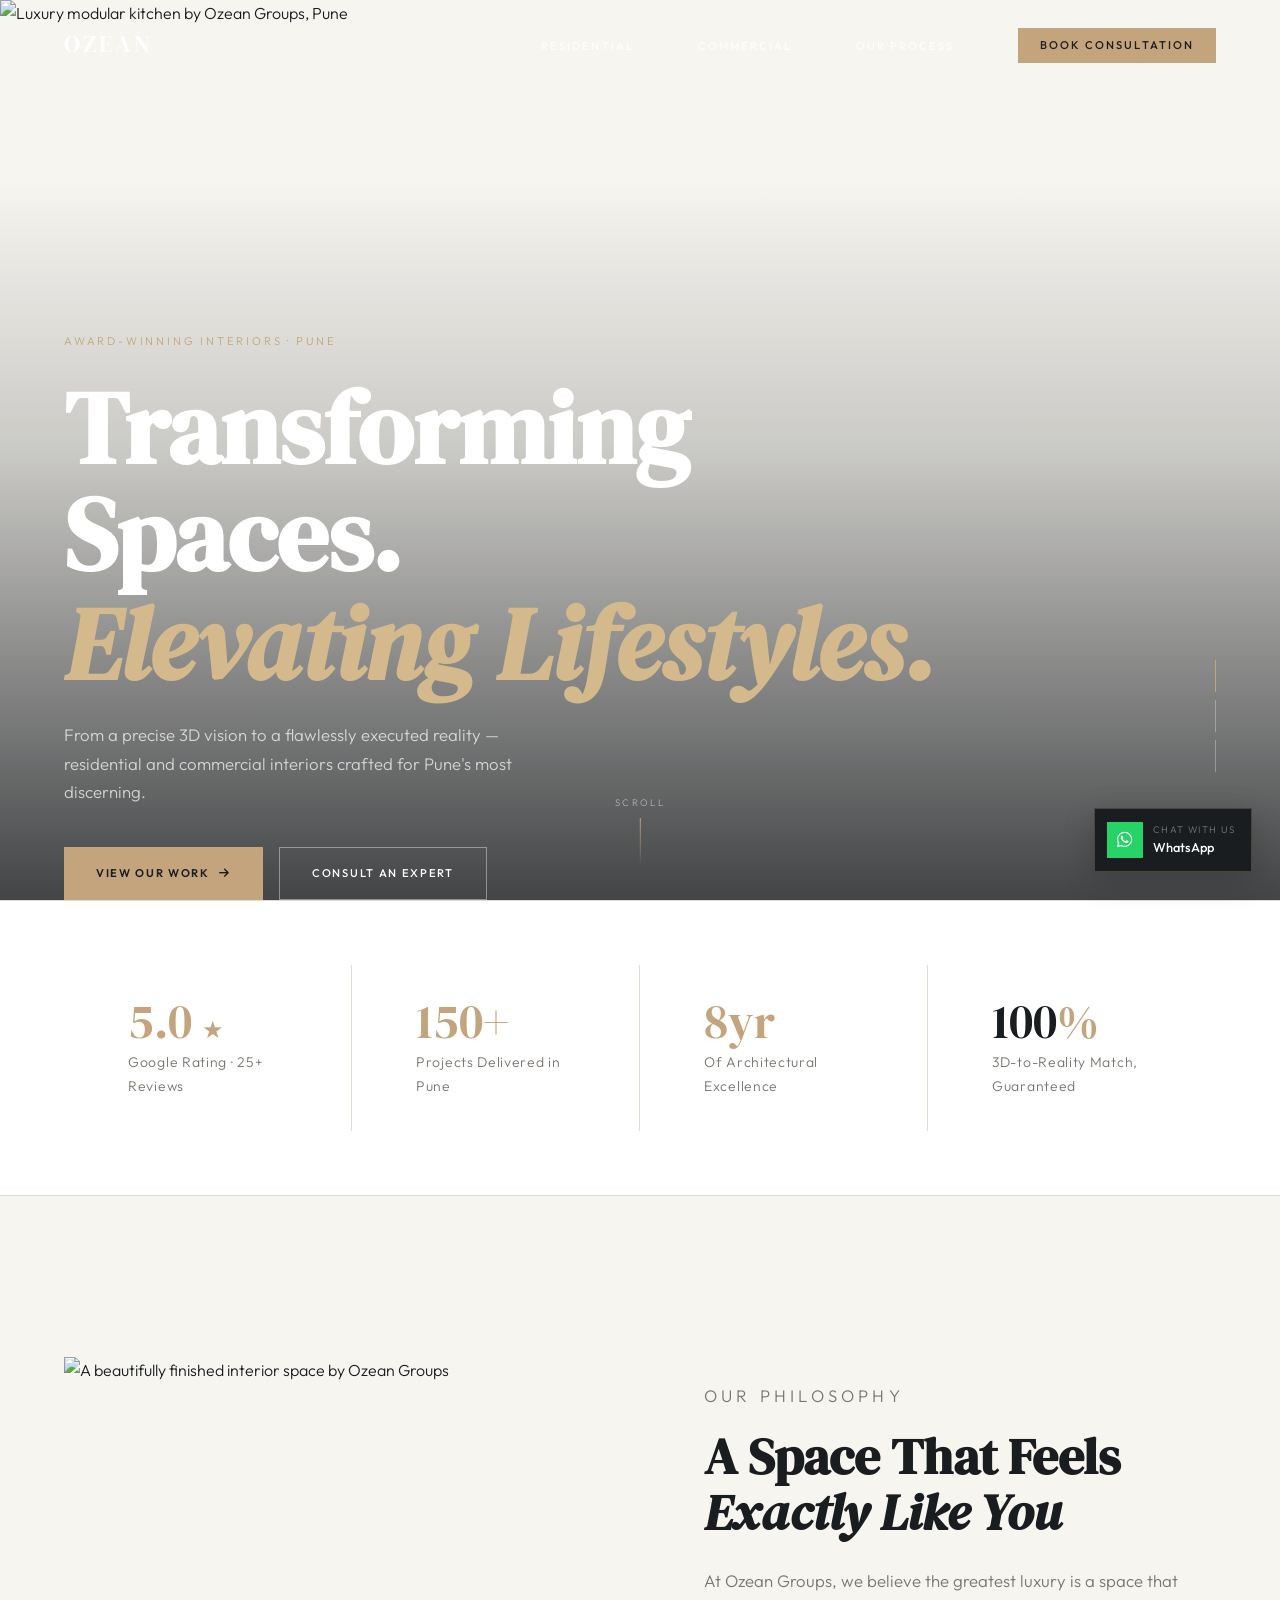
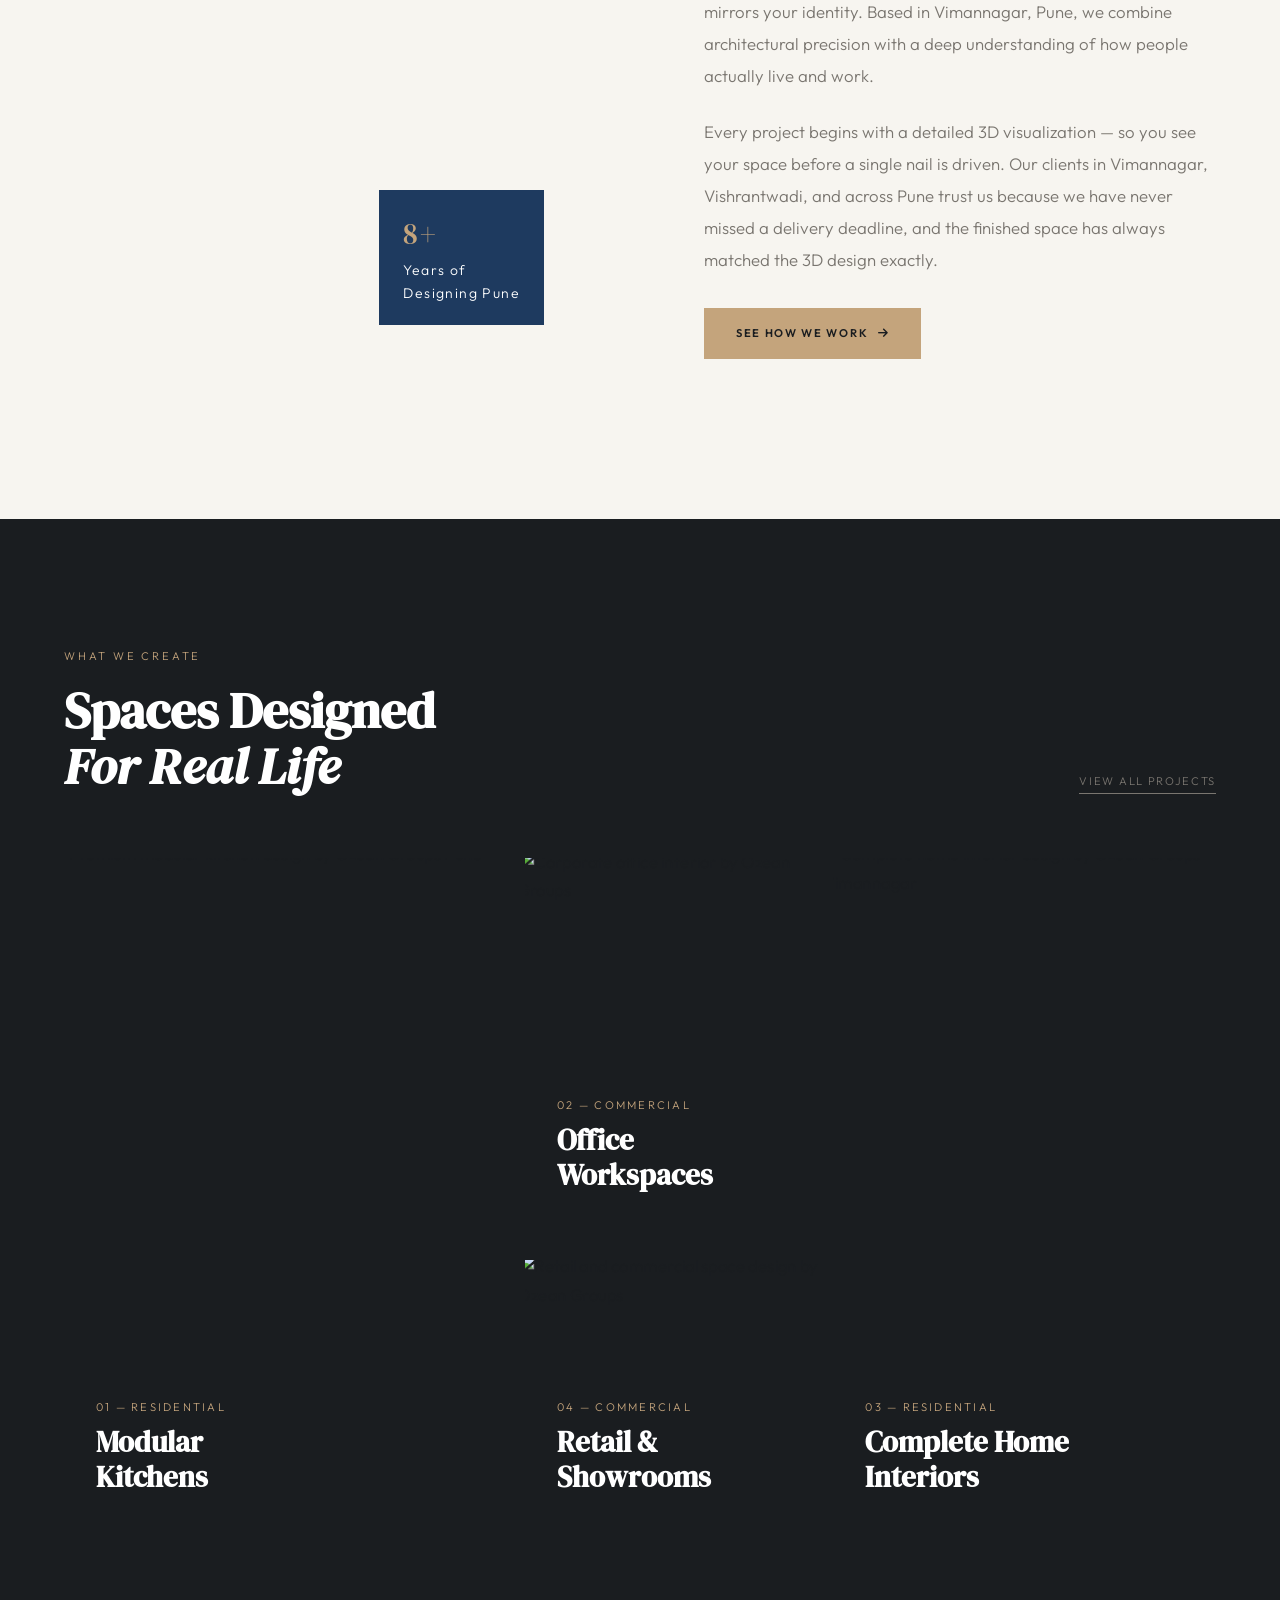
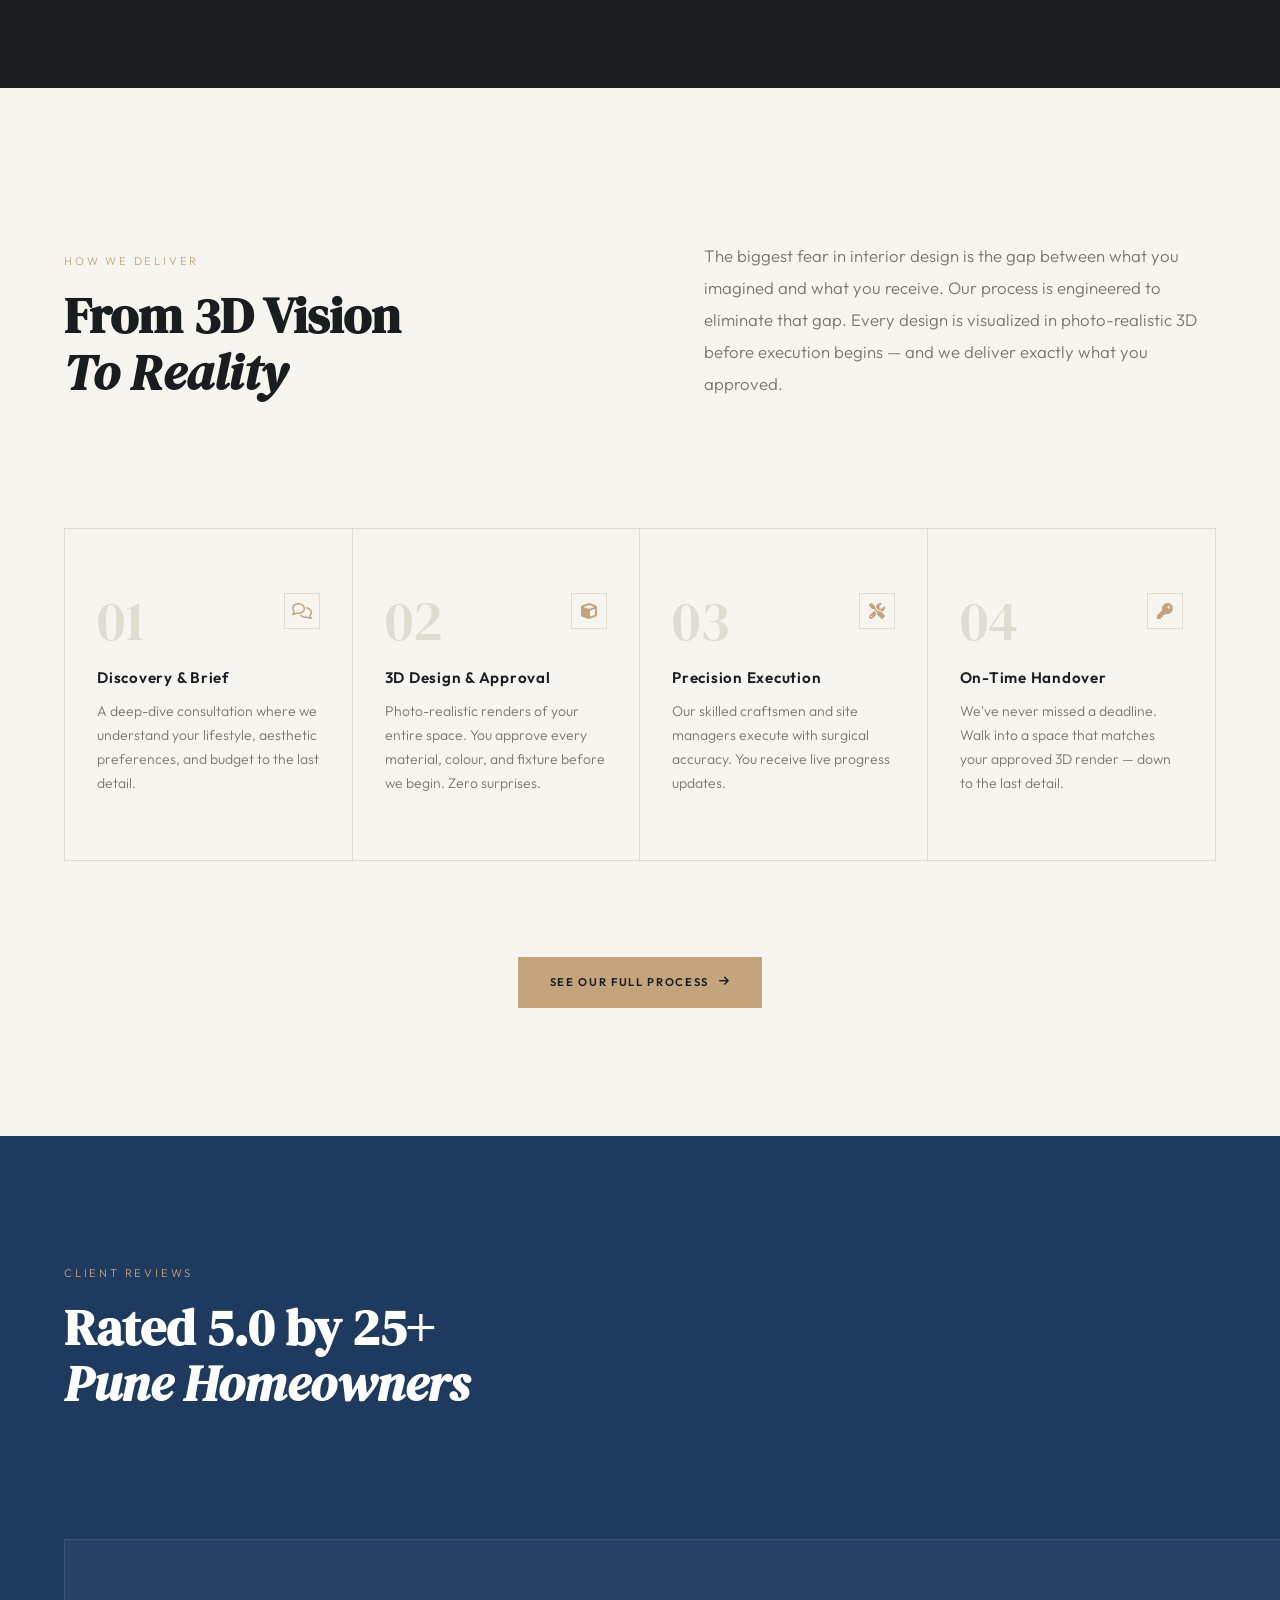
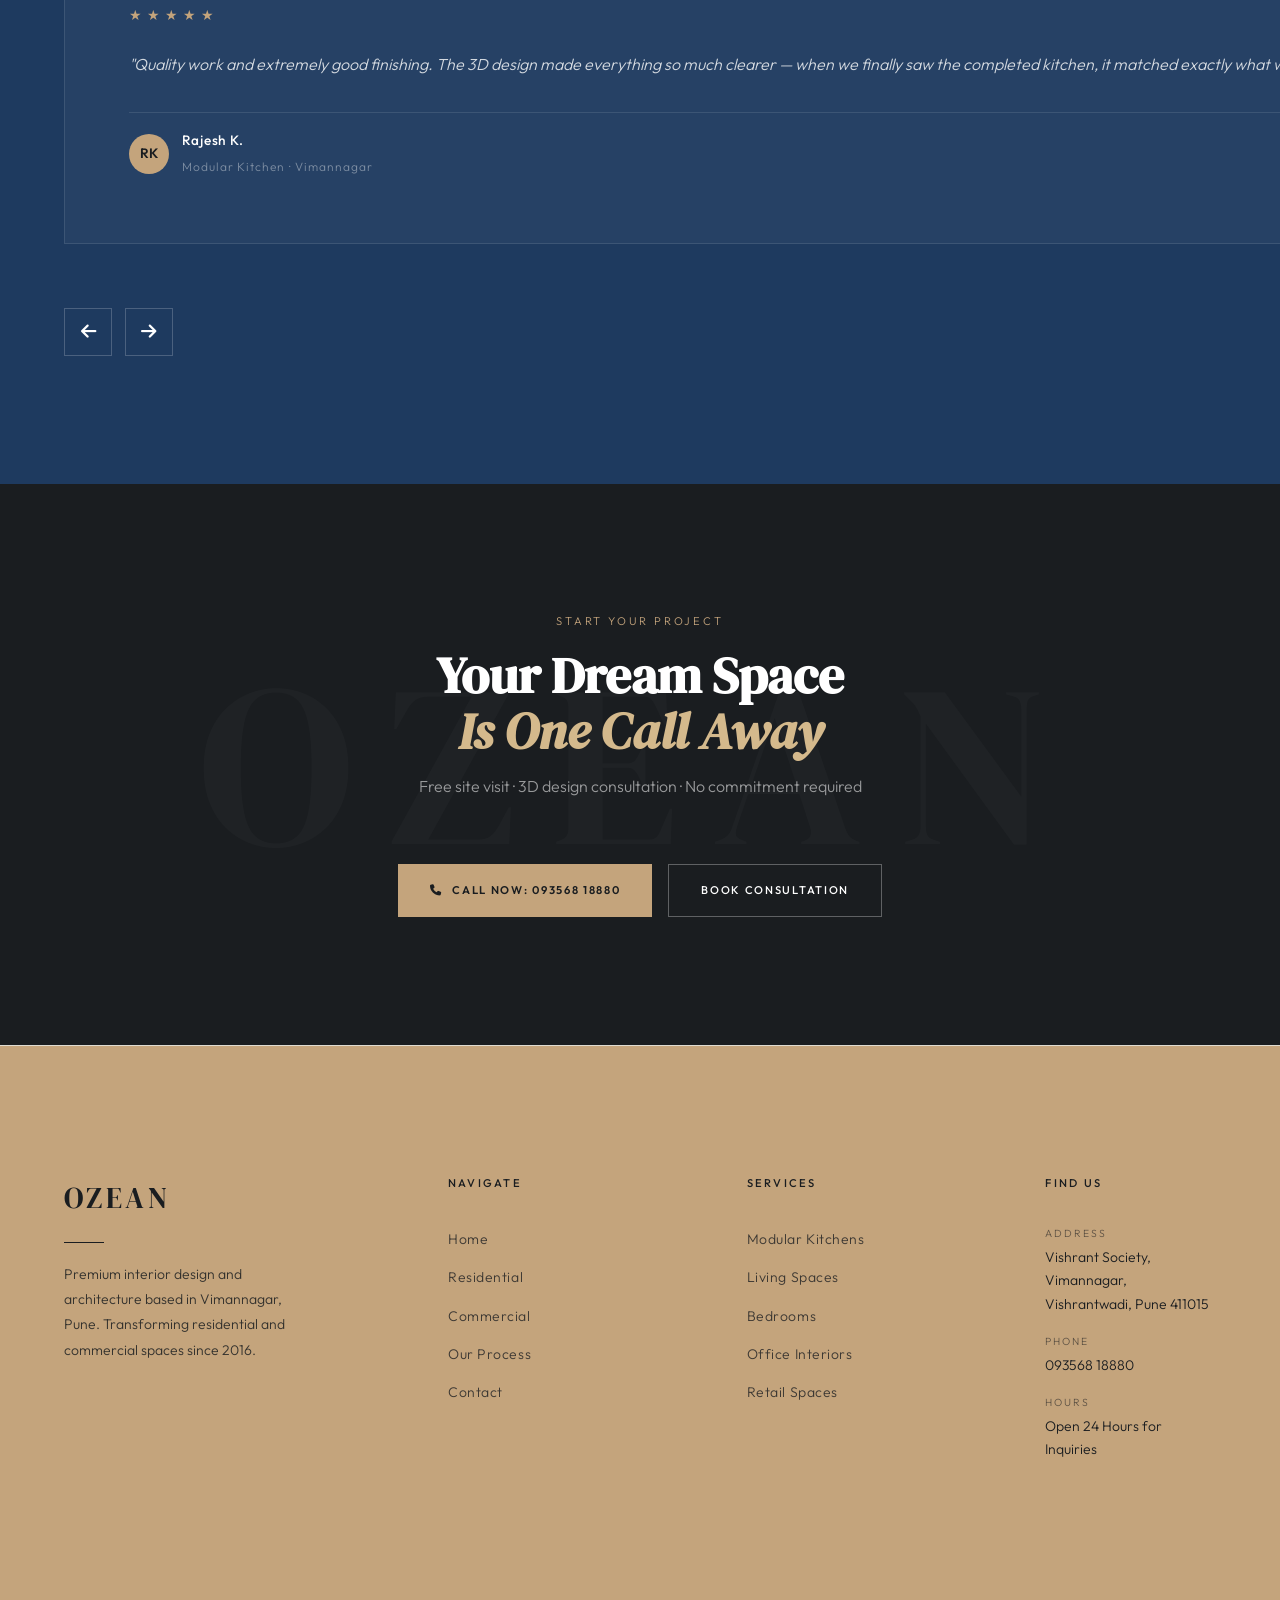
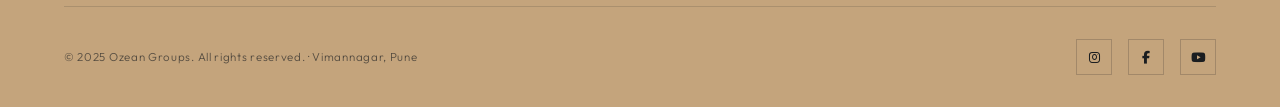
==== commit ad0dfe8d: "Add files via upload" ====
--- a/index.html
+++ b/index.html
@@ -1,466 +1,557 @@
 <!DOCTYPE html>
 <html lang="en">
 <head>
-  <meta charset="UTF-8"/>
-  <meta name="viewport" content="width=device-width, initial-scale=1.0"/>
-  <title>Ozean Groups — Precision Design. Flawless Finishing.</title>
-  <meta name="description" content="Ozean Groups — Premium interior designers in Viman Nagar, Pune. 5.0★ Google. Modular kitchens, residential & commercial interiors with 3D visualization."/>
-  <link rel="preconnect" href="https://fonts.googleapis.com"/>
-  <link rel="preconnect" href="https://fonts.gstatic.com" crossorigin/>
-  <link href="https://fonts.googleapis.com/css2?family=Playfair+Display:ital,wght@0,400;0,500;1,400&family=Outfit:wght@300;400;500;600&display=swap" rel="stylesheet"/>
-  <script type="application/ld+json">{"@context":"https://schema.org","@type":"ProfessionalService","name":"Ozean Groups","telephone":"+919356818880","address":{"@type":"PostalAddress","streetAddress":"Viman Nagar","addressLocality":"Pune","addressRegion":"Maharashtra","postalCode":"411014","addressCountry":"IN"},"aggregateRating":{"@type":"AggregateRating","ratingValue":"5.0","reviewCount":"25"},"openingHours":"Mo-Su 00:00-24:00"}</script>
-  <link rel="stylesheet" href="css/style.css"/>
+  <meta charset="UTF-8" />
+  <meta name="viewport" content="width=device-width, initial-scale=1.0" />
+  <meta name="description" content="Ozean Groups — Premium interior design & architecture in Pune. Specializing in modular kitchens, residential interiors, and commercial office transformations in Vimannagar & Vishrantwadi." />
+  <meta name="keywords" content="interior design Pune, modular kitchen Vimannagar, office interior Pune, luxury interiors Vishrantwadi, Ozean Groups" />
+  <meta property="og:title" content="Ozean Groups — Transforming Spaces. Elevating Lifestyles." />
+  <meta property="og:description" content="Award-winning residential and commercial interiors in Pune. From 3D visualization to flawless execution." />
+  <meta property="og:type" content="website" />
+  <title>Ozean Groups | Premium Interior Design & Architecture, Pune</title>
+  <link rel="canonical" href="https://ozeangroups.com/" />
+  <link rel="preconnect" href="https://fonts.googleapis.com" />
+  <link rel="preconnect" href="https://fonts.gstatic.com" crossorigin />
+  <link href="https://fonts.googleapis.com/css2?family=DM+Serif+Display:ital@0;1&family=Outfit:wght@300;400;500;600&display=swap" rel="stylesheet" />
+  <link rel="stylesheet" href="https://cdnjs.cloudflare.com/ajax/libs/font-awesome/6.5.0/css/all.min.css" />
+  <link rel="stylesheet" href="css/style.css" />
+
+  <!-- Local Business Schema (SEO) -->
+  <script type="application/ld+json">
+  {
+    "@context": "https://schema.org",
+    "@type": ["LocalBusiness", "InteriorDesigner"],
+    "name": "Ozean Groups",
+    "description": "Premium interior design and architecture firm in Pune specializing in modular kitchens, residential interiors, and commercial office transformations.",
+    "url": "https://ozeangroups.com",
+    "telephone": "+919356818880",
+    "address": {
+      "@type": "PostalAddress",
+      "streetAddress": "Vishrant Society, Vimannagar, Vishrantwadi",
+      "addressLocality": "Pune",
+      "addressRegion": "Maharashtra",
+      "postalCode": "411015",
+      "addressCountry": "IN"
+    },
+    "geo": {
+      "@type": "GeoCoordinates",
+      "latitude": "18.5793",
+      "longitude": "73.9087"
+    },
+    "openingHours": "Mo-Su 00:00-23:59",
+    "aggregateRating": {
+      "@type": "AggregateRating",
+      "ratingValue": "5.0",
+      "reviewCount": "25"
+    },
+    "areaServed": ["Vimannagar", "Vishrantwadi", "Pune", "Maharashtra"],
+    "priceRange": "₹₹₹"
+  }
+  </script>
 </head>
 <body>
 
-<!-- ═══ CUSTOM CURSOR ═══ -->
-<div id="cursor-dot"></div>
-<div id="cursor-ring"></div>
-<div id="cursor-label"></div>
-
-<!-- ═══ NAVIGATION ═══ -->
-<header class="nav" id="nav">
-  <div class="nav-wrap">
-    <a href="#home" class="logo" data-cursor="">
-      <span class="logo-o">O</span><span class="logo-name">ZEAN<em>groups</em></span>
-    </a>
-    <nav class="nav-menu" id="nav-menu">
-      <a href="#services"  data-cursor="View">Services</a>
-      <a href="#process"   data-cursor="View">Process</a>
-      <a href="#projects"  data-cursor="View">Portfolio</a>
-      <a href="#reviews"   data-cursor="View">Reviews</a>
-      <a href="#about"     data-cursor="View">About</a>
-      <a href="#contact" class="nav-pill" data-cursor="Start">Begin Project</a>
-    </nav>
-    <button class="hamburger" id="hamburger" aria-label="Toggle menu">
-      <span></span><span></span>
+  <!-- ===================== LOADER ===================== -->
+  <div id="loader" role="status" aria-label="Loading">
+    <div class="loader-word" aria-hidden="true">
+      <span>O</span><span>Z</span><span>E</span><span>A</span><span>N</span>
+    </div>
+    <div class="loader-line" aria-hidden="true"></div>
+  </div>
+
+  <!-- ===================== NAV ===================== -->
+  <nav role="navigation" aria-label="Main navigation">
+    <a href="index.html" class="nav-logo" aria-label="Ozean Groups Home">OZEAN</a>
+    <ul class="nav-links">
+      <li><a href="residential.html">Residential</a></li>
+      <li><a href="commercial.html">Commercial</a></li>
+      <li><a href="process.html">Our Process</a></li>
+      <li><a href="contact.html" class="nav-cta">Book Consultation</a></li>
+    </ul>
+    <button class="hamburger" aria-label="Toggle menu" aria-expanded="false">
+      <span></span><span></span><span></span>
     </button>
+  </nav>
+
+  <!-- Mobile Menu -->
+  <div class="mobile-menu" role="dialog" aria-label="Mobile navigation">
+    <a href="residential.html">Residential</a>
+    <a href="commercial.html">Commercial</a>
+    <a href="process.html">Our Process</a>
+    <a href="contact.html">Book Consultation</a>
+    <span class="mob-contact">093568 18880</span>
   </div>
-</header>
-
-<!-- ═══ HERO — WebGL Light Room ═══ -->
-<section class="hero" id="home">
-  <canvas id="hero-canvas"></canvas>
-  <div class="hero-content" id="hero-content">
-    <p class="eyebrow">Viman Nagar · Pune</p>
-    <h1 id="hero-hl">
-      <span>Enter Your</span>
-      <em>Next Space.</em>
-    </h1>
-    <p class="hero-sub">Move your cursor. Feel the light.<br/>This is what Ozean delivers.</p>
-    <div class="hero-btns">
-      <a href="#projects" class="btn-outline" data-cursor="View">Explore Work</a>
-      <a href="#contact"  class="btn-brass"   data-cursor="Start">Book Free Visit</a>
+
+  <main>
+    <!-- ===================== HERO ===================== -->
+    <section class="hero" aria-label="Hero">
+      <div class="hero-slides" aria-hidden="true">
+
+        <!-- Slide 1 — Modular Kitchen -->
+        <div class="hero-slide">
+          <!-- Replace src with your actual WebP image -->
+          <img
+            src="https://images.unsplash.com/photo-1556909114-f6e7ad7d3136?w=1800&q=85&fm=webp"
+            alt="Luxury modular kitchen by Ozean Groups, Pune"
+            loading="eager"
+            fetchpriority="high"
+          />
+        </div>
+
+        <!-- Slide 2 — Living Space -->
+        <div class="hero-slide">
+          <img
+            src="https://images.unsplash.com/photo-1600210492493-0946911123ea?w=1800&q=85&fm=webp"
+            alt="Premium residential interior designed by Ozean Groups"
+            loading="lazy"
+          />
+        </div>
+
+        <!-- Slide 3 — Office -->
+        <div class="hero-slide">
+          <img
+            src="https://images.unsplash.com/photo-1497366216548-37526070297c?w=1800&q=85&fm=webp"
+            alt="Contemporary office interior transformation by Ozean Groups"
+            loading="lazy"
+          />
+        </div>
+      </div>
+
+      <div class="hero-overlay" aria-hidden="true"></div>
+
+      <div class="hero-content container">
+        <p class="hero-label">Award-Winning Interiors · Pune</p>
+        <h1 class="hero-title">
+          Transforming Spaces.<br><em>Elevating Lifestyles.</em>
+        </h1>
+        <p class="hero-sub">
+          From a precise 3D vision to a flawlessly executed reality — residential and commercial interiors crafted for Pune's most discerning.
+        </p>
+        <div class="hero-actions">
+          <a href="residential.html" class="btn-primary">
+            View Our Work <i class="fa-solid fa-arrow-right" aria-hidden="true"></i>
+          </a>
+          <a href="contact.html" class="btn-secondary">
+            Consult an Expert
+          </a>
+        </div>
+      </div>
+
+      <!-- Slide indicators -->
+      <div class="hero-indicators" aria-label="Slide navigation" role="tablist">
+        <button class="indicator active" aria-label="Slide 1" role="tab"></button>
+        <button class="indicator" aria-label="Slide 2" role="tab"></button>
+        <button class="indicator" aria-label="Slide 3" role="tab"></button>
+      </div>
+
+      <div class="scroll-hint" aria-hidden="true">
+        <span>Scroll</span>
+        <div class="scroll-line"></div>
+      </div>
+    </section>
+
+    <!-- ===================== TRUST BAR ===================== -->
+    <section class="trust-bar" aria-label="Key metrics">
+      <div class="container">
+        <div class="trust-grid">
+          <div class="trust-item reveal">
+            <div class="trust-num">
+              <span data-count="5" data-suffix=".0">5.0</span>
+              <span style="font-size:1.5rem; color: var(--brass);">★</span>
+            </div>
+            <p class="trust-desc">Google Rating · 25+ Reviews</p>
+          </div>
+          <div class="trust-item reveal reveal-delay-1">
+            <div class="trust-num">
+              <span data-count="150" data-suffix="+">150+</span>
+            </div>
+            <p class="trust-desc">Projects Delivered in Pune</p>
+          </div>
+          <div class="trust-item reveal reveal-delay-2">
+            <div class="trust-num">
+              <span data-count="8" data-suffix="yr">8yr</span>
+            </div>
+            <p class="trust-desc">Of Architectural Excellence</p>
+          </div>
+          <div class="trust-item reveal reveal-delay-3">
+            <div class="trust-num">100<span>%</span></div>
+            <p class="trust-desc">3D-to-Reality Match, Guaranteed</p>
+          </div>
+        </div>
+      </div>
+    </section>
+
+    <!-- ===================== ABOUT STRIP ===================== -->
+    <section class="about-strip" aria-labelledby="about-heading">
+      <div class="container">
+        <div class="about-inner">
+          <div class="about-visual">
+            <img
+              src="https://images.unsplash.com/photo-1618221195710-dd6b41faaea6?w=1200&q=85&fm=webp"
+              alt="A beautifully finished interior space by Ozean Groups"
+              loading="lazy"
+            />
+            <div class="about-badge">
+              <strong>8+</strong>
+              Years of<br>Designing Pune
+            </div>
+          </div>
+          <div class="about-text">
+            <p class="section-label reveal">Our Philosophy</p>
+            <h2 id="about-heading" class="section-title reveal reveal-delay-1">
+              A Space That Feels<br><em>Exactly Like You</em>
+            </h2>
+            <p class="reveal reveal-delay-2">
+              At Ozean Groups, we believe the greatest luxury is a space that mirrors your identity. Based in Vimannagar, Pune, we combine architectural precision with a deep understanding of how people actually live and work.
+            </p>
+            <p class="reveal reveal-delay-3">
+              Every project begins with a detailed 3D visualization — so you see your space before a single nail is driven. Our clients in Vimannagar, Vishrantwadi, and across Pune trust us because we have never missed a delivery deadline, and the finished space has always matched the 3D design exactly.
+            </p>
+            <a href="process.html" class="btn-primary reveal reveal-delay-4" style="display:inline-flex; margin-top: 2rem;">
+              See How We Work <i class="fa-solid fa-arrow-right" aria-hidden="true"></i>
+            </a>
+          </div>
+        </div>
+      </div>
+    </section>
+
+    <!-- ===================== SERVICES MATRIX ===================== -->
+    <section class="services-section" aria-labelledby="services-heading">
+      <div class="container">
+        <div class="services-header">
+          <div>
+            <p class="section-label reveal">What We Create</p>
+            <h2 id="services-heading" class="section-title reveal reveal-delay-1">
+              Spaces Designed<br><em>For Real Life</em>
+            </h2>
+          </div>
+          <a href="residential.html" class="services-view-all reveal">View All Projects</a>
+        </div>
+      </div>
+
+      <div class="container" style="padding-left: var(--space-lg); padding-right: var(--space-lg);">
+        <div class="services-grid">
+
+          <!-- Card 1 — Modular Kitchens (tall) -->
+          <article class="service-card">
+            <img
+              class="service-img"
+              src="https://images.unsplash.com/photo-1556909114-f6e7ad7d3136?w=900&q=80&fm=webp"
+              alt="Premium modular kitchen design by Ozean Groups Pune"
+              loading="lazy"
+            />
+            <div class="service-overlay"></div>
+            <div class="service-info">
+              <p class="service-cat">01 — Residential</p>
+              <h3 class="service-name">Modular<br>Kitchens</h3>
+              <a href="residential.html#kitchens" class="service-arrow">
+                Explore <i class="fa-solid fa-arrow-right"></i>
+              </a>
+            </div>
+          </article>
+
+          <!-- Card 2 — Office -->
+          <article class="service-card">
+            <img
+              class="service-img"
+              src="https://images.unsplash.com/photo-1497366216548-37526070297c?w=700&q=80&fm=webp"
+              alt="Corporate office interior by Ozean Groups"
+              loading="lazy"
+            />
+            <div class="service-overlay"></div>
+            <div class="service-info">
+              <p class="service-cat">02 — Commercial</p>
+              <h3 class="service-name">Office<br>Workspaces</h3>
+              <a href="commercial.html" class="service-arrow">
+                Explore <i class="fa-solid fa-arrow-right"></i>
+              </a>
+            </div>
+          </article>
+
+          <!-- Card 3 — Home Interiors (tall) -->
+          <article class="service-card">
+            <img
+              class="service-img"
+              src="https://images.unsplash.com/photo-1600210492493-0946911123ea?w=900&q=80&fm=webp"
+              alt="Complete home interior design by Ozean Groups Vimannagar"
+              loading="lazy"
+            />
+            <div class="service-overlay"></div>
+            <div class="service-info">
+              <p class="service-cat">03 — Residential</p>
+              <h3 class="service-name">Complete Home<br>Interiors</h3>
+              <a href="residential.html" class="service-arrow">
+                Explore <i class="fa-solid fa-arrow-right"></i>
+              </a>
+            </div>
+          </article>
+
+          <!-- Card 4 — Retail / Commercial -->
+          <article class="service-card">
+            <img
+              class="service-img"
+              src="https://images.unsplash.com/photo-1441986300917-64674bd600d8?w=700&q=80&fm=webp"
+              alt="Retail and commercial space design by Ozean Groups"
+              loading="lazy"
+            />
+            <div class="service-overlay"></div>
+            <div class="service-info">
+              <p class="service-cat">04 — Commercial</p>
+              <h3 class="service-name">Retail &<br>Showrooms</h3>
+              <a href="commercial.html#retail" class="service-arrow">
+                Explore <i class="fa-solid fa-arrow-right"></i>
+              </a>
+            </div>
+          </article>
+
+        </div>
+      </div>
+    </section>
+
+    <!-- ===================== PROCESS PREVIEW ===================== -->
+    <section class="process-section" aria-labelledby="process-heading">
+      <div class="container">
+        <div class="process-intro">
+          <div>
+            <p class="section-label reveal">How We Deliver</p>
+            <h2 id="process-heading" class="section-title reveal reveal-delay-1">
+              From 3D Vision<br><em>To Reality</em>
+            </h2>
+          </div>
+          <div class="process-right">
+            <p class="reveal reveal-delay-2">
+              The biggest fear in interior design is the gap between what you imagined and what you receive. Our process is engineered to eliminate that gap. Every design is visualized in photo-realistic 3D before execution begins — and we deliver exactly what you approved.
+            </p>
+          </div>
+        </div>
+
+        <div class="process-steps">
+          <div class="process-step reveal">
+            <div class="step-icon"><i class="fa-regular fa-comments" aria-hidden="true"></i></div>
+            <div class="step-num">01</div>
+            <h3 class="step-title">Discovery &amp; Brief</h3>
+            <p class="step-desc">A deep-dive consultation where we understand your lifestyle, aesthetic preferences, and budget to the last detail.</p>
+          </div>
+          <div class="process-step reveal reveal-delay-1">
+            <div class="step-icon"><i class="fa-solid fa-cube" aria-hidden="true"></i></div>
+            <div class="step-num">02</div>
+            <h3 class="step-title">3D Design &amp; Approval</h3>
+            <p class="step-desc">Photo-realistic renders of your entire space. You approve every material, colour, and fixture before we begin. Zero surprises.</p>
+          </div>
+          <div class="process-step reveal reveal-delay-2">
+            <div class="step-icon"><i class="fa-solid fa-screwdriver-wrench" aria-hidden="true"></i></div>
+            <div class="step-num">03</div>
+            <h3 class="step-title">Precision Execution</h3>
+            <p class="step-desc">Our skilled craftsmen and site managers execute with surgical accuracy. You receive live progress updates.</p>
+          </div>
+          <div class="process-step reveal reveal-delay-3">
+            <div class="step-icon"><i class="fa-solid fa-key" aria-hidden="true"></i></div>
+            <div class="step-num">04</div>
+            <h3 class="step-title">On-Time Handover</h3>
+            <p class="step-desc">We've never missed a deadline. Walk into a space that matches your approved 3D render — down to the last detail.</p>
+          </div>
+        </div>
+
+        <div class="process-cta reveal">
+          <a href="process.html" class="btn-primary" style="margin-top: var(--space-md);">
+            See Our Full Process <i class="fa-solid fa-arrow-right" aria-hidden="true"></i>
+          </a>
+        </div>
+      </div>
+    </section>
+
+    <!-- ===================== TESTIMONIALS ===================== -->
+    <section class="testimonials-section" aria-labelledby="reviews-heading">
+      <div class="container">
+        <div class="testimonials-header">
+          <p class="section-label reveal">Client Reviews</p>
+          <h2 id="reviews-heading" class="section-title reveal reveal-delay-1">
+            Rated 5.0 by 25+<br><em>Pune Homeowners</em>
+          </h2>
+        </div>
+      </div>
+
+      <div class="container" style="overflow: hidden;">
+        <div class="testimonials-track">
+
+          <article class="testimonial-card">
+            <div class="review-stars" aria-label="5 out of 5 stars">
+              <span class="star">★</span><span class="star">★</span><span class="star">★</span><span class="star">★</span><span class="star">★</span>
+            </div>
+            <blockquote class="review-text">
+              "Quality work and extremely good finishing. The 3D design made everything so much clearer — when we finally saw the completed kitchen, it matched exactly what was shown in the render. Absolutely blown away."
+            </blockquote>
+            <div class="reviewer">
+              <div class="reviewer-avatar" aria-hidden="true">RK</div>
+              <div class="reviewer-info">
+                <strong>Rajesh K.</strong>
+                <span>Modular Kitchen · Vimannagar</span>
+              </div>
+            </div>
+          </article>
+
+          <article class="testimonial-card">
+            <div class="review-stars" aria-label="5 out of 5 stars">
+              <span class="star">★</span><span class="star">★</span><span class="star">★</span><span class="star">★</span><span class="star">★</span>
+            </div>
+            <blockquote class="review-text">
+              "Prompt delivery and exceptional quality — they handed over our office on the exact date promised. The transformation of our workspace has genuinely improved team morale and how our clients perceive us."
+            </blockquote>
+            <div class="reviewer">
+              <div class="reviewer-avatar" aria-hidden="true">PM</div>
+              <div class="reviewer-info">
+                <strong>Priya M.</strong>
+                <span>Office Interior · Kalyani Nagar</span>
+              </div>
+            </div>
+          </article>
+
+          <article class="testimonial-card">
+            <div class="review-stars" aria-label="5 out of 5 stars">
+              <span class="star">★</span><span class="star">★</span><span class="star">★</span><span class="star">★</span><span class="star">★</span>
+            </div>
+            <blockquote class="review-text">
+              "We were sceptical at first — every designer promises perfection but few deliver. Ozean Groups were completely different. Professional, transparent, and the result was beyond what we imagined."
+            </blockquote>
+            <div class="reviewer">
+              <div class="reviewer-avatar" aria-hidden="true">AS</div>
+              <div class="reviewer-info">
+                <strong>Amit &amp; Sunita S.</strong>
+                <span>Full Home Interior · Vishrantwadi</span>
+              </div>
+            </div>
+          </article>
+
+          <article class="testimonial-card">
+            <div class="review-stars" aria-label="5 out of 5 stars">
+              <span class="star">★</span><span class="star">★</span><span class="star">★</span><span class="star">★</span><span class="star">★</span>
+            </div>
+            <blockquote class="review-text">
+              "The attention to material quality is something I hadn't seen with other contractors. They sourced exactly the marble finish we asked for. The kitchen they built for us is the first thing every guest notices."
+            </blockquote>
+            <div class="reviewer">
+              <div class="reviewer-avatar" aria-hidden="true">NK</div>
+              <div class="reviewer-info">
+                <strong>Neha K.</strong>
+                <span>Modular Kitchen · Viman Nagar</span>
+              </div>
+            </div>
+          </article>
+
+        </div>
+
+        <div class="testimonials-nav">
+          <button class="t-btn prev" aria-label="Previous review"><i class="fa-solid fa-arrow-left"></i></button>
+          <button class="t-btn next" aria-label="Next review"><i class="fa-solid fa-arrow-right"></i></button>
+        </div>
+      </div>
+    </section>
+
+    <!-- ===================== CTA STRIP ===================== -->
+    <section class="cta-strip" aria-labelledby="cta-heading">
+      <div class="container cta-inner">
+        <p class="section-label reveal">Start Your Project</p>
+        <h2 id="cta-heading" class="cta-title reveal reveal-delay-1">
+          Your Dream Space<br><em>Is One Call Away</em>
+        </h2>
+        <p class="cta-sub reveal reveal-delay-2">
+          Free site visit · 3D design consultation · No commitment required
+        </p>
+        <div class="cta-actions reveal reveal-delay-3">
+          <a href="tel:+919356818880" class="btn-primary">
+            <i class="fa-solid fa-phone" aria-hidden="true"></i> Call Now: 093568 18880
+          </a>
+          <a href="contact.html" class="btn-outline">
+            Book Consultation
+          </a>
+        </div>
+      </div>
+    </section>
+  </main>
+
+  <!-- ===================== FOOTER ===================== -->
+  <footer role="contentinfo">
+    <div class="container">
+      <div class="footer-grid">
+
+        <!-- Brand -->
+        <div class="footer-brand">
+          <div class="logo">OZEAN</div>
+          <div class="brand-line"></div>
+          <p>Premium interior design and architecture based in Vimannagar, Pune. Transforming residential and commercial spaces since 2016.</p>
+        </div>
+
+        <!-- Navigation -->
+        <div class="footer-col">
+          <h4>Navigate</h4>
+          <ul>
+            <li><a href="index.html">Home</a></li>
+            <li><a href="residential.html">Residential</a></li>
+            <li><a href="commercial.html">Commercial</a></li>
+            <li><a href="process.html">Our Process</a></li>
+            <li><a href="contact.html">Contact</a></li>
+          </ul>
+        </div>
+
+        <!-- Services -->
+        <div class="footer-col">
+          <h4>Services</h4>
+          <ul>
+            <li><a href="residential.html#kitchens">Modular Kitchens</a></li>
+            <li><a href="residential.html">Living Spaces</a></li>
+            <li><a href="residential.html">Bedrooms</a></li>
+            <li><a href="commercial.html">Office Interiors</a></li>
+            <li><a href="commercial.html#retail">Retail Spaces</a></li>
+          </ul>
+        </div>
+
+        <!-- Contact -->
+        <div class="footer-col">
+          <h4>Find Us</h4>
+          <div class="footer-contact-item">
+            <span>Address</span>
+            <p>Vishrant Society, Vimannagar,<br>Vishrantwadi, Pune 411015</p>
+          </div>
+          <div class="footer-contact-item">
+            <span>Phone</span>
+            <a href="tel:+919356818880">093568 18880</a>
+          </div>
+          <div class="footer-contact-item">
+            <span>Hours</span>
+            <p>Open 24 Hours for Inquiries</p>
+          </div>
+        </div>
+
+      </div>
+
+      <div class="footer-bottom">
+        <p>© 2025 Ozean Groups. All rights reserved. · Vimannagar, Pune</p>
+        <div class="footer-social" aria-label="Social media links">
+          <a href="#" class="social-link" aria-label="Instagram"><i class="fa-brands fa-instagram"></i></a>
+          <a href="#" class="social-link" aria-label="Facebook"><i class="fa-brands fa-facebook-f"></i></a>
+          <a href="#" class="social-link" aria-label="YouTube"><i class="fa-brands fa-youtube"></i></a>
+        </div>
+      </div>
     </div>
-  </div>
-  <div class="hero-badge">
-    <div class="badge-stars">★★★★★</div>
-    <div class="badge-info">5.0 · 25 Google Reviews</div>
-  </div>
-  <div class="hero-scroll-ind">
-    <span>Scroll</span>
-    <div class="scroll-ticker"></div>
-  </div>
-</section>
-
-<!-- ═══ TRUST ═══ -->
-<section class="trust" id="trust">
-  <div class="trust-wrap">
-    <div class="trust-left">
-      <p class="section-tag">Verified by Clients</p>
-      <h2>25 Projects.<br/><em>One Rating.</em></h2>
-      <div class="trust-score">
-        <span class="t-num">5.0</span>
-        <div>
-          <div class="t-stars">★★★★★</div>
-          <div class="t-src">Google · Verified Reviews</div>
-        </div>
-      </div>
-      <p>Every client — modular kitchens to complete home interiors — gave us a perfect score. Not because we asked. Because we delivered exactly what we promised.</p>
-      <a href="#contact" class="btn-brass" data-cursor="Start">Join Them</a>
+  </footer>
+
+  <!-- ===================== FLOATING WHATSAPP ===================== -->
+  <a
+    href="https://wa.me/919356818880?text=Hello%20Ozean%20Groups!%20I%27d%20like%20to%20book%20a%20design%20consultation."
+    class="wa-float"
+    target="_blank"
+    rel="noopener noreferrer"
+    aria-label="Chat with Ozean Groups on WhatsApp"
+  >
+    <div class="wa-icon" aria-hidden="true">
+      <i class="fa-brands fa-whatsapp"></i>
     </div>
-    <div class="trust-right">
-      <div class="orbit-wrap" id="orbit-wrap">
-        <div class="orbit-core"><span>O</span></div>
-        <div class="orbit-ring orbit-ring-1"></div>
-        <div class="orbit-ring orbit-ring-2"></div>
-      </div>
+    <div class="wa-text">
+      <span>Chat With Us</span>
+      <span>WhatsApp</span>
     </div>
-  </div>
-</section>
-
-<!-- ═══ SERVICES ═══ -->
-<section class="services" id="services">
-  <div class="services-head">
-    <p class="section-tag">What We Design</p>
-    <h2>Spaces Built<br/><em>with Intent</em></h2>
-  </div>
-  <div class="services-list">
-    <div class="svc-card" data-cursor="View">
-      <div class="svc-vis" style="--c1:#2A1F14;--c2:#0E0A06">
-        <div class="svc-glow" style="--gx:30%;--gy:40%;--gc:rgba(230,194,138,0.18)"></div>
-        <div class="svc-num">01</div>
-      </div>
-      <div class="svc-body">
-        <h3>Modular Kitchens</h3>
-        <p>Precision-engineered for Indian cooking. Maximum storage, Hafele hardware, finishes that outlast trends.</p>
-        <a href="#contact" class="svc-link" data-cursor="Start">Get a Quote →</a>
-      </div>
-      <span class="svc-pill">Residential</span>
-    </div>
-    <div class="svc-card" data-cursor="View">
-      <div class="svc-vis" style="--c1:#0E1620;--c2:#060C14">
-        <div class="svc-glow" style="--gx:70%;--gy:30%;--gc:rgba(100,160,230,0.15)"></div>
-        <div class="svc-num">02</div>
-      </div>
-      <div class="svc-body">
-        <h3>Office & Commercial</h3>
-        <p>Environments that reflect brand identity, drive productivity, and command respect from every visitor who walks in.</p>
-        <a href="#contact" class="svc-link" data-cursor="Start">Get a Quote →</a>
-      </div>
-      <span class="svc-pill">Commercial</span>
-    </div>
-    <div class="svc-card" data-cursor="View">
-      <div class="svc-vis" style="--c1:#1A1420;--c2:#0D0A14">
-        <div class="svc-glow" style="--gx:50%;--gy:70%;--gc:rgba(180,140,230,0.13)"></div>
-        <div class="svc-num">03</div>
-      </div>
-      <div class="svc-body">
-        <h3>Complete Residential</h3>
-        <p>End-to-end home interiors from 3D concept to handover — crafted around how you actually live and move through space.</p>
-        <a href="#contact" class="svc-link" data-cursor="Start">Get a Quote →</a>
-      </div>
-      <span class="svc-pill">Full Home</span>
-    </div>
-  </div>
-</section>
-
-<!-- ═══ PROCESS — Wireframe Draw ═══ -->
-<section class="process" id="process">
-  <div class="process-wrap">
-    <div class="process-text">
-      <p class="section-tag">How We Work</p>
-      <h2>From Wireframe<br/><em>to Reality</em></h2>
-      <p class="process-intro">Our structured process eliminates guesswork. You approve a photorealistic 3D render before a single wall is touched.</p>
-      <div class="steps" id="steps">
-        <div class="step active" data-step="0">
-          <div class="step-dot"></div>
-          <div class="step-info">
-            <span class="step-n">01</span>
-            <h4>Consultation & Vision</h4>
-            <p>We visit your site, understand your lifestyle and budget. Genuine conversation, zero pressure.</p>
-          </div>
-        </div>
-        <div class="step" data-step="1">
-          <div class="step-dot"></div>
-          <div class="step-info">
-            <span class="step-n">02</span>
-            <h4>3D Visualization</h4>
-            <p>Photorealistic renders so you see exactly what you'll get. Our reviews consistently praise this clarity.</p>
-          </div>
-        </div>
-        <div class="step" data-step="2">
-          <div class="step-dot"></div>
-          <div class="step-info">
-            <span class="step-n">03</span>
-            <h4>Precision Execution</h4>
-            <p>Master craftsmen bring the render to life with premium materials and obsessive finishing detail.</p>
-          </div>
-        </div>
-        <div class="step" data-step="3">
-          <div class="step-dot"></div>
-          <div class="step-info">
-            <span class="step-n">04</span>
-            <h4>Prompt Handover</h4>
-            <p>On time, every time. We walk through every centimetre together — satisfied only when you are.</p>
-          </div>
-        </div>
-      </div>
-    </div>
-    <div class="process-canvas-wrap">
-      <canvas id="wire-canvas" width="520" height="520"></canvas>
-      <div class="wire-label" id="wire-label">Consultation</div>
-    </div>
-  </div>
-</section>
-
-<!-- ═══ PROOF — X-Ray Before/After ═══ -->
-<section class="proof" id="proof">
-  <div class="proof-head">
-    <p class="section-tag">3D Render → Reality</p>
-    <h2>What You See Is<br/><em>What You Get</em></h2>
-    <p>Drag the divider to compare the 3D visualization against the finished space.</p>
-  </div>
-  <div class="xray" id="xray" data-cursor="Drag">
-    <div class="xray-left">
-      <div class="xray-fill xray-render"></div>
-      <span class="xray-tag">3D Render</span>
-    </div>
-    <div class="xray-right" id="xray-right">
-      <div class="xray-fill xray-photo"></div>
-      <span class="xray-tag xray-tag-r">Finished Space</span>
-    </div>
-    <div class="xray-bar" id="xray-bar">
-      <div class="xray-handle">
-        <svg width="22" height="22" viewBox="0 0 22 22"><path d="M7 4L3 11L7 18M15 4L19 11L15 18" stroke="currentColor" stroke-width="1.5" fill="none" stroke-linecap="round"/></svg>
-      </div>
-    </div>
-  </div>
-</section>
-
-<!-- ═══ PROJECTS ═══ -->
-<section class="projects" id="projects">
-  <div class="projects-head">
-    <p class="section-tag">Featured Work</p>
-    <h2>Selected<br/><em>Projects</em></h2>
-  </div>
-  <div class="proj-grid">
-    <div class="proj proj-tall reveal-up" data-cursor="View">
-      <div class="proj-img" style="background:linear-gradient(155deg,#C9B99A,#4A3520)">
-        <div class="proj-info">
-          <span>Modular Kitchen</span>
-          <h3>Viman Nagar Residence</h3>
-          <p>Handleless · Hafele hardware · Oak finish</p>
-        </div>
-      </div>
-    </div>
-    <div class="proj reveal-up" style="transition-delay:.1s" data-cursor="View">
-      <div class="proj-img" style="background:linear-gradient(155deg,#8FA8C8,#1A3A55)">
-        <div class="proj-info">
-          <span>Commercial</span>
-          <h3>Vishrantwadi Office</h3>
-          <p>1,800 sq.ft · Full fitout</p>
-        </div>
-      </div>
-    </div>
-    <div class="proj reveal-up" style="transition-delay:.2s" data-cursor="View">
-      <div class="proj-img" style="background:linear-gradient(155deg,#C8B0A0,#5A3828)">
-        <div class="proj-info">
-          <span>Residential</span>
-          <h3>3BHK Kalyani Nagar</h3>
-          <p>Full home · Contemporary</p>
-        </div>
-      </div>
-    </div>
-    <div class="proj reveal-up" style="transition-delay:.3s" data-cursor="View">
-      <div class="proj-img" style="background:linear-gradient(155deg,#A0C0A0,#284828)">
-        <div class="proj-info">
-          <span>Modular Kitchen</span>
-          <h3>Dhanori Villa</h3>
-          <p>Island kitchen · Custom pantry</p>
-        </div>
-      </div>
-    </div>
-  </div>
-  <div class="proj-cta">
-    <a href="#contact" class="btn-brass" data-cursor="Start">Request a Free 3D Concept</a>
-  </div>
-</section>
-
-<!-- ═══ REVIEWS ═══ -->
-<section class="reviews" id="reviews">
-  <div class="reviews-wrap">
-    <div class="reviews-head">
-      <p class="section-tag">Client Words</p>
-      <h2>They Said It<br/><em>Best</em></h2>
-    </div>
-    <div class="rev-slider">
-      <div class="rev-track" id="rev-track">
-        <div class="rev-card">
-          <div class="rev-q">"</div>
-          <p>"The 3D design made everything so clear before execution — and the final result was even better than we imagined. Absolutely professional service from start to finish."</p>
-          <div class="rev-foot">
-            <div class="rev-av">AK</div>
-            <div>
-              <strong>Asha Kalewagh</strong>
-              <span>Residential · Viman Nagar</span>
-            </div>
-            <div class="rev-stars">★★★★★</div>
-          </div>
-        </div>
-        <div class="rev-card">
-          <div class="rev-q">"</div>
-          <p>"Extremely good finishing and quality work. Delivered our complete home interior on time without any compromise. I recommend Ozean Groups to every family in Pune."</p>
-          <div class="rev-foot">
-            <div class="rev-av">SD</div>
-            <div>
-              <strong>Sonu Dagdi</strong>
-              <span>Full Home · Vishrantwadi</span>
-            </div>
-            <div class="rev-stars">★★★★★</div>
-          </div>
-        </div>
-        <div class="rev-card">
-          <div class="rev-q">"</div>
-          <p>"Outstanding professionalism. Our office went from bare walls to a fully designed inspiring environment — completed ahead of schedule. Truly exceptional team."</p>
-          <div class="rev-foot">
-            <div class="rev-av">AU</div>
-            <div>
-              <strong>Anirudh Upadhyay</strong>
-              <span>Commercial Office · Pune</span>
-            </div>
-            <div class="rev-stars">★★★★★</div>
-          </div>
-        </div>
-      </div>
-      <div class="rev-ctrl">
-        <button class="rev-btn" id="rev-prev">←</button>
-        <div class="rev-dots" id="rev-dots"></div>
-        <button class="rev-btn" id="rev-next">→</button>
-      </div>
-    </div>
-  </div>
-</section>
-
-<!-- ═══ ABOUT ═══ -->
-<section class="about" id="about">
-  <div class="about-wrap">
-    <div class="about-visual reveal-up">
-      <div class="about-img" style="background:linear-gradient(140deg,#C9B89A,#7A6248)"></div>
-      <div class="about-border-box"></div>
-      <div class="about-stats">
-        <div class="astat"><strong>25+</strong><span>Projects</span></div>
-        <div class="astat"><strong>5.0★</strong><span>Rating</span></div>
-        <div class="astat"><strong>100%</strong><span>On-Time</span></div>
-      </div>
-    </div>
-    <div class="about-text reveal-up" style="transition-delay:.15s">
-      <p class="section-tag">Who We Are</p>
-      <h2>Built on<br/><em>Craft</em><br/>& Integrity</h2>
-      <p>Ozean Groups is a Pune-based studio rooted in the belief that great spaces are deeply functional, built with integrity, and delivered on time.</p>
-      <p>Serving Viman Nagar, Vishrantwadi, Kalyani Nagar and beyond — we bring architectural thinking to every project, from a single modular kitchen to a complete commercial fitout.</p>
-      <a href="#contact" class="btn-brass" data-cursor="Start">Work With Us</a>
-    </div>
-  </div>
-</section>
-
-<!-- ═══ DARK CTA ═══ -->
-<section class="dark-cta">
-  <div class="dark-cta-inner reveal-up">
-    <p class="section-tag">Ready?</p>
-    <h2>Elevate<br/><em>Your Space</em></h2>
-    <p>Free site visit. Free 3D concept. No commitment. See your future space before you invest a single rupee.</p>
-    <div class="dark-cta-btns">
-      <a href="tel:+919356818880" class="btn-brass" data-cursor="Call">Call: 93568 18880</a>
-      <a href="https://wa.me/919356818880" target="_blank" rel="noopener" class="btn-outline" data-cursor="Chat">WhatsApp Us</a>
-    </div>
-  </div>
-</section>
-
-<!-- ═══ CONTACT — Blueprint Form ═══ -->
-<section class="contact" id="contact">
-  <div class="contact-wrap">
-    <div class="contact-info reveal-up">
-      <p class="section-tag">Start Your Project</p>
-      <h2>Draft<br/><em>Your Space</em></h2>
-      <p>Fill in your details. We respond within 2 hours.</p>
-      <div class="cinfo-links">
-        <a href="tel:+919356818880" class="cinfo-link" data-cursor="Call">
-          <svg width="15" height="15" viewBox="0 0 24 24" fill="currentColor"><path d="M6.62 10.79c1.44 2.83 3.76 5.14 6.59 6.59l2.2-2.2c.27-.27.67-.36 1.02-.24 1.12.37 2.33.57 3.57.57.55 0 1 .45 1 1V20c0 .55-.45 1-1 1-9.39 0-17-7.61-17-17 0-.55.45-1 1-1h3.5c.55 0 1 .45 1 1 0 1.25.2 2.45.57 3.57.11.35.03.74-.25 1.02l-2.2 2.2z"/></svg>
-          +91 93568 18880
-        </a>
-        <a href="https://wa.me/919356818880" target="_blank" rel="noopener" class="cinfo-link" data-cursor="Chat">
-          <svg width="15" height="15" viewBox="0 0 24 24" fill="currentColor"><path d="M17.472 14.382c-.297-.149-1.758-.867-2.03-.967-.273-.099-.471-.148-.67.15-.197.297-.767.966-.94 1.164-.173.199-.347.223-.644.075-.297-.15-1.255-.463-2.39-1.475-.883-.788-1.48-1.761-1.653-2.059-.173-.297-.018-.458.13-.606.134-.133.298-.347.446-.52.149-.174.198-.298.298-.497.099-.198.05-.371-.025-.52-.075-.149-.669-1.612-.916-2.207-.242-.579-.487-.5-.669-.51-.173-.008-.371-.01-.57-.01-.198 0-.52.074-.792.372-.272.297-1.04 1.016-1.04 2.479 0 1.462 1.065 2.875 1.213 3.074.149.198 2.096 3.2 5.077 4.487.709.306 1.262.489 1.694.625.712.227 1.36.195 1.871.118.571-.085 1.758-.719 2.006-1.413.248-.694.248-1.289.173-1.413-.074-.124-.272-.198-.57-.347m-5.421 7.403h-.004a9.87 9.87 0 01-5.031-1.378l-.361-.214-3.741.982.998-3.648-.235-.374a9.86 9.86 0 01-1.51-5.26c.001-5.45 4.436-9.884 9.888-9.884 2.64 0 5.122 1.03 6.988 2.898a9.825 9.825 0 012.893 6.994c-.003 5.45-4.437 9.884-9.885 9.884m8.413-18.297A11.815 11.815 0 0012.05 0C5.495 0 .16 5.335.157 11.892c0 2.096.547 4.142 1.588 5.945L.057 24l6.305-1.654a11.882 11.882 0 005.683 1.448h.005c6.554 0 11.89-5.335 11.893-11.893a11.821 11.821 0 00-3.48-8.413z"/></svg>
-          WhatsApp
-        </a>
-      </div>
-      <div class="cinfo-addr">
-        <p>📍 Viman Nagar, Pune 411014</p>
-        <p>🕐 Open 24 Hours · 7 Days</p>
-      </div>
-    </div>
-    <form class="bp-form reveal-up" id="bp-form" action="https://formspree.io/f/YOUR_FORM_ID" method="POST" style="transition-delay:.15s">
-      <!-- Blueprint grid lines drawn by CSS -->
-      <div class="bp-corner tl"></div>
-      <div class="bp-corner tr"></div>
-      <div class="bp-corner bl"></div>
-      <div class="bp-corner br"></div>
-      <div class="bp-row">
-        <div class="bp-field">
-          <label for="f-name">Full Name</label>
-          <input type="text" id="f-name" name="name" placeholder="Your name" required/>
-          <div class="bp-underline"></div>
-        </div>
-        <div class="bp-field">
-          <label for="f-phone">Phone</label>
-          <input type="tel" id="f-phone" name="phone" placeholder="+91 XXXXX XXXXX" required/>
-          <div class="bp-underline"></div>
-        </div>
-      </div>
-      <div class="bp-field bp-full">
-        <label for="f-project">Project Type</label>
-        <select id="f-project" name="project" required>
-          <option value="" disabled selected>Select project type</option>
-          <option>Modular Kitchen</option>
-          <option>Full Home Interior</option>
-          <option>Commercial / Office</option>
-          <option>Single Room</option>
-          <option>Other</option>
-        </select>
-        <div class="bp-underline"></div>
-      </div>
-      <div class="bp-field bp-full">
-        <label for="f-msg">Your Vision</label>
-        <textarea id="f-msg" name="message" rows="4" placeholder="Describe your space, style preference, and approximate budget..."></textarea>
-        <div class="bp-underline"></div>
-      </div>
-      <button type="submit" class="btn-brass w-full" id="bp-submit" data-cursor="Send">
-        <span id="bp-btn-txt">Request Free 3D Consultation</span>
-        <span class="btn-sheen"></span>
-      </button>
-      <p class="bp-note">We respond within 2 hours. No spam, ever.</p>
-      <div class="bp-success" id="bp-success">✓ Sent! We'll call you shortly.</div>
-    </form>
-  </div>
-  <div class="contact-map">
-    <iframe src="https://maps.google.com/maps?q=Viman+Nagar+Pune&t=&z=14&ie=UTF8&iwloc=&output=embed" width="100%" height="100%" style="border:0" allowfullscreen loading="lazy" referrerpolicy="no-referrer-when-downgrade" title="Ozean Groups Location"></iframe>
-  </div>
-</section>
-
-<!-- ═══ FOOTER ═══ -->
-<footer class="footer">
-  <div class="footer-grid">
-    <div class="footer-brand">
-      <a href="#home" class="logo">
-        <span class="logo-o">O</span><span class="logo-name">ZEAN<em>groups</em></span>
-      </a>
-      <p>Premium interior design across Pune.</p>
-      <p class="f-rating">★★★★★ 5.0 · 25 Google Reviews</p>
-    </div>
-    <div class="footer-col">
-      <h5>Services</h5>
-      <a href="#services">Modular Kitchens</a>
-      <a href="#services">Office Interiors</a>
-      <a href="#services">Residential</a>
-      <a href="#process">Our Process</a>
-    </div>
-    <div class="footer-col">
-      <h5>Company</h5>
-      <a href="#about">About Us</a>
-      <a href="#projects">Portfolio</a>
-      <a href="#reviews">Reviews</a>
-      <a href="#contact">Contact</a>
-    </div>
-    <div class="footer-col">
-      <h5>Contact</h5>
-      <a href="tel:+919356818880">+91 93568 18880</a>
-      <a href="https://wa.me/919356818880" target="_blank" rel="noopener">WhatsApp</a>
-      <p>Viman Nagar, Pune 411014</p>
-    </div>
-  </div>
-  <div class="footer-bar">
-    <p>© 2025 Ozean Groups · Viman Nagar, Pune</p>
-  </div>
-</footer>
-
-<!-- Floating Buttons -->
-<a href="https://wa.me/919356818880?text=Hi%2C+I+want+to+enquire+about+interior+design." class="float-wa" id="float-wa" target="_blank" rel="noopener" aria-label="WhatsApp" data-cursor="Chat">
-  <svg viewBox="0 0 24 24" fill="currentColor" width="24" height="24"><path d="M17.472 14.382c-.297-.149-1.758-.867-2.03-.967-.273-.099-.471-.148-.67.15-.197.297-.767.966-.94 1.164-.173.199-.347.223-.644.075-.297-.15-1.255-.463-2.39-1.475-.883-.788-1.48-1.761-1.653-2.059-.173-.297-.018-.458.13-.606.134-.133.298-.347.446-.52.149-.174.198-.298.298-.497.099-.198.05-.371-.025-.52-.075-.149-.669-1.612-.916-2.207-.242-.579-.487-.5-.669-.51-.173-.008-.371-.01-.57-.01-.198 0-.52.074-.792.372-.272.297-1.04 1.016-1.04 2.479 0 1.462 1.065 2.875 1.213 3.074.149.198 2.096 3.2 5.077 4.487.709.306 1.262.489 1.694.625.712.227 1.36.195 1.871.118.571-.085 1.758-.719 2.006-1.413.248-.694.248-1.289.173-1.413-.074-.124-.272-.198-.57-.347m-5.421 7.403h-.004a9.87 9.87 0 01-5.031-1.378l-.361-.214-3.741.982.998-3.648-.235-.374a9.86 9.86 0 01-1.51-5.26c.001-5.45 4.436-9.884 9.888-9.884 2.64 0 5.122 1.03 6.988 2.898a9.825 9.825 0 012.893 6.994c-.003 5.45-4.437 9.884-9.885 9.884m8.413-18.297A11.815 11.815 0 0012.05 0C5.495 0 .16 5.335.157 11.892c0 2.096.547 4.142 1.588 5.945L.057 24l6.305-1.654a11.882 11.882 0 005.683 1.448h.005c6.554 0 11.89-5.335 11.893-11.893a11.821 11.821 0 00-3.48-8.413z"/></svg>
-</a>
-<a href="tel:+919356818880" class="float-call" id="float-call" aria-label="Call" data-cursor="Call">
-  <svg viewBox="0 0 24 24" fill="currentColor" width="22" height="22"><path d="M6.62 10.79c1.44 2.83 3.76 5.14 6.59 6.59l2.2-2.2c.27-.27.67-.36 1.02-.24 1.12.37 2.33.57 3.57.57.55 0 1 .45 1 1V20c0 .55-.45 1-1 1-9.39 0-17-7.61-17-17 0-.55.45-1 1-1h3.5c.55 0 1 .45 1 1 0 1.25.2 2.45.57 3.57.11.35.03.74-.25 1.02l-2.2 2.2z"/></svg>
-</a>
-
-<script src="js/script.js"></script>
+  </a>
+
+  <script src="js/script.js"></script>
 </body>
 </html>
--- a/css/style.css
+++ b/css/style.css
@@ -1,1323 +1,997 @@
-/* ═══════════════════════════════════════════════════════════
-   OZEAN GROUPS v2 — Immersive Architectural Avant-Garde
-   Dark Onyx · Warm Ambient Glow · Glassmorphism Nav
-   ═══════════════════════════════════════════════════════════ */
-
-/* ── ROOT ──────────────────────────────────────────────────── */
+/* ============================================================
+   OZEAN GROUPS — DESIGN SYSTEM
+   Silent Luxury / Architectural Minimalism
+   ============================================================ */
+
+@import url('https://fonts.googleapis.com/css2?family=DM+Serif+Display:ital@0;1&family=Outfit:wght@300;400;500;600&display=swap');
+
+/* ---- CSS VARIABLES ---- */
+:root {
+  --alabaster:    #F7F5F0;
+  --obsidian:     #1A1D20;
+  --prussian:     #1E3A5F;
+  --brass:        #C4A47C;
+  --brass-light:  #D4B98C;
+  --border:       #E0DCD1;
+  --muted:        #7A7670;
+  --white:        #FFFFFF;
+
+  --ff-display: 'DM Serif Display', Georgia, serif;
+  --ff-body:    'Outfit', system-ui, sans-serif;
+
+  --fs-hero:   clamp(3.2rem, 8vw, 8rem);
+  --fs-h2:     clamp(2rem, 4vw, 4rem);
+  --fs-h3:     clamp(1.3rem, 2.5vw, 2rem);
+  --fs-label:  0.7rem;
+  --fs-body:   1rem;
+  --fs-small:  0.875rem;
+
+  --space-xs:  0.5rem;
+  --space-sm:  1rem;
+  --space-md:  2rem;
+  --space-lg:  4rem;
+  --space-xl:  8rem;
+  --space-2xl: 12rem;
+
+  --ease-out: cubic-bezier(0.16, 1, 0.3, 1);
+  --ease-in:  cubic-bezier(0.7, 0, 0.84, 0);
+}
+
+/* ---- RESET ---- */
 *, *::before, *::after { box-sizing: border-box; margin: 0; padding: 0; }
-
-:root {
-  --onyx:       #121212;
-  --onyx-soft:  #1A1A1A;
-  --onyx-card:  #1E1E1E;
-  --onyx-light: #2A2A2A;
-  --brass:      #E6C28A;
-  --brass-deep: #C9A86C;
-  --brass-dim:  rgba(230,194,138,0.12);
-  --white:      #FFFFFF;
-  --white-70:   rgba(255,255,255,0.70);
-  --white-40:   rgba(255,255,255,0.40);
-  --white-15:   rgba(255,255,255,0.15);
-  --white-06:   rgba(255,255,255,0.06);
-  --glass:      rgba(255,255,255,0.03);
-  --glass-border: rgba(255,255,255,0.08);
-
-  --serif: 'Playfair Display', Georgia, serif;
-  --sans:  'Outfit', system-ui, sans-serif;
-
-  --ease-out: cubic-bezier(0.16, 1, 0.3, 1);
-  --ease:     cubic-bezier(0.25, 0.46, 0.45, 0.94);
-
-  --pad-x: 24px;
-  --max-w: 1240px;
-  --sec-y: 128px;
-}
-
 html { scroll-behavior: smooth; font-size: 16px; }
-
 body {
-  font-family: var(--sans);
-  background: var(--onyx);
-  color: var(--white);
-  line-height: 1.6;
+  background: var(--alabaster);
+  color: var(--obsidian);
+  font-family: var(--ff-body);
+  font-weight: 300;
+  line-height: 1.7;
   overflow-x: hidden;
   -webkit-font-smoothing: antialiased;
-  cursor: none;
-}
-
-/* Hide cursor on mobile */
-@media (hover: none) { body { cursor: auto; } }
-
-a { text-decoration: none; color: inherit; }
-img { max-width: 100%; display: block; }
-
-.w { max-width: var(--max-w); margin: 0 auto; padding: 0 var(--pad-x); }
-
-/* ── TYPOGRAPHY ────────────────────────────────────────────── */
-h1, h2, h3 { font-family: var(--serif); font-weight: 400; letter-spacing: -0.01em; }
-
-h1 {
-  font-size: clamp(3.4rem, 7.5vw, 7rem);
-  line-height: 1.03;
-}
-h2 {
-  font-size: clamp(2.6rem, 4.5vw, 4.4rem);
-  line-height: 1.07;
-}
-h3 { font-size: clamp(1.3rem, 2vw, 1.6rem); line-height: 1.3; }
-
-em { font-style: italic; color: var(--brass); }
-
-p { color: var(--white-70); line-height: 1.72; font-size: 1.0625rem; }
-
-.section-tag {
-  font-family: var(--sans);
-  font-size: 0.68rem;
-  font-weight: 500;
-  letter-spacing: 0.22em;
-  text-transform: uppercase;
-  color: var(--brass);
-  margin-bottom: 18px;
-  display: block;
-}
-
-.eyebrow {
-  font-size: 0.7rem;
-  font-weight: 500;
-  letter-spacing: 0.22em;
-  text-transform: uppercase;
-  color: var(--brass);
-  margin-bottom: 20px;
-  display: block;
-}
-
-/* ── BUTTONS ───────────────────────────────────────────────── */
-.btn-brass, .btn-outline, .btn-ghost {
-  display: inline-flex;
+}
+img, video { display: block; width: 100%; height: 100%; object-fit: cover; }
+a { color: inherit; text-decoration: none; }
+ul { list-style: none; }
+button { background: none; border: none; cursor: pointer; font-family: inherit; }
+
+/* ---- LOADER ---- */
+#loader {
+  position: fixed;
+  inset: 0;
+  background: var(--obsidian);
+  z-index: 9999;
+  display: flex;
   align-items: center;
   justify-content: center;
-  height: 52px;
-  padding: 0 34px;
-  font-family: var(--sans);
-  font-size: 0.82rem;
-  font-weight: 500;
-  letter-spacing: 0.1em;
-  text-transform: uppercase;
-  border-radius: 0;
-  border: none;
-  cursor: none;
-  transition: all 0.3s var(--ease);
-  position: relative;
+  transition: opacity 0.6s var(--ease-in), visibility 0.6s;
+}
+#loader.hidden { opacity: 0; visibility: hidden; }
+.loader-word {
+  font-family: var(--ff-display);
+  font-size: clamp(2rem, 6vw, 4.5rem);
+  color: var(--alabaster);
+  letter-spacing: 0.35em;
   overflow: hidden;
-  white-space: nowrap;
-}
-.btn-brass {
+  display: flex;
+}
+.loader-word span {
+  display: inline-block;
+  transform: translateY(110%);
+  animation: loaderReveal 0.9s var(--ease-out) forwards;
+}
+.loader-word span:nth-child(1) { animation-delay: 0.05s; }
+.loader-word span:nth-child(2) { animation-delay: 0.12s; }
+.loader-word span:nth-child(3) { animation-delay: 0.18s; }
+.loader-word span:nth-child(4) { animation-delay: 0.24s; }
+.loader-word span:nth-child(5) { animation-delay: 0.30s; }
+.loader-line {
+  position: absolute;
+  bottom: 40px;
+  left: 50%;
+  transform: translateX(-50%);
+  width: 0;
+  height: 1px;
   background: var(--brass);
-  color: #0A0A0A;
-}
-.btn-brass:hover {
-  background: var(--brass-deep);
-  transform: translateY(-2px);
-  box-shadow: 0 12px 32px rgba(230,194,138,0.25);
-}
-.btn-outline {
-  background: transparent;
-  color: var(--white);
-  border: 1px solid var(--white-15);
-}
-.btn-outline:hover { border-color: var(--brass); color: var(--brass); }
-.btn-ghost {
-  background: var(--white-06);
-  color: var(--white);
-  border: 1px solid var(--glass-border);
-  backdrop-filter: blur(12px);
-}
-.btn-ghost:hover { background: var(--white-15); }
-.w-full { width: 100%; justify-content: center; }
-
-.btn-sheen {
-  position: absolute;
-  top: 0; left: -100%;
-  width: 60%;
-  height: 100%;
-  background: linear-gradient(90deg, transparent, rgba(255,255,255,0.22), transparent);
-  transform: skewX(-20deg);
-  animation: sheen 4s ease-in-out infinite;
-}
-@keyframes sheen { 0%,100%{left:-100%} 50%{left:140%} }
-
-/* ── CUSTOM CURSOR ─────────────────────────────────────────── */
-#cursor-dot {
-  position: fixed;
-  width: 6px; height: 6px;
-  background: var(--brass);
-  border-radius: 50%;
-  pointer-events: none;
-  z-index: 9999;
-  transform: translate(-50%, -50%);
-  transition: transform 0.1s, width 0.2s, height 0.2s;
-}
-#cursor-ring {
-  position: fixed;
-  width: 36px; height: 36px;
-  border: 1px solid rgba(230,194,138,0.5);
-  border-radius: 50%;
-  pointer-events: none;
-  z-index: 9998;
-  transform: translate(-50%, -50%);
-  transition: transform 0.18s var(--ease), width 0.3s, height 0.3s, border-color 0.3s, background 0.3s;
-}
-#cursor-label {
-  position: fixed;
-  font-family: var(--sans);
-  font-size: 0.65rem;
-  font-weight: 500;
-  letter-spacing: 0.12em;
-  text-transform: uppercase;
-  color: var(--brass);
-  pointer-events: none;
-  z-index: 9999;
-  transform: translate(16px, -50%);
-  opacity: 0;
-  transition: opacity 0.2s;
-  white-space: nowrap;
-}
-body.cursor-active #cursor-ring {
-  width: 56px; height: 56px;
-  border-color: var(--brass);
-  background: rgba(230,194,138,0.06);
-}
-body.cursor-active #cursor-label { opacity: 1; }
-
-/* ── NAVIGATION ────────────────────────────────────────────── */
-.nav {
+  animation: loaderLine 1.4s var(--ease-out) 0.4s forwards;
+}
+@keyframes loaderReveal { to { transform: translateY(0); } }
+@keyframes loaderLine { to { width: 120px; } }
+
+/* ---- NAV ---- */
+nav {
   position: fixed;
   top: 0; left: 0; right: 0;
   z-index: 1000;
-  padding: 22px 0;
-  transition: all 0.4s var(--ease);
-}
-.nav.scrolled {
-  background: rgba(18,18,18,0.85);
-  backdrop-filter: blur(24px);
-  -webkit-backdrop-filter: blur(24px);
-  padding: 14px 0;
-  border-bottom: 1px solid var(--glass-border);
-}
-.nav-wrap {
-  max-width: var(--max-w);
-  margin: 0 auto;
-  padding: 0 var(--pad-x);
+  padding: 1.5rem var(--space-lg);
   display: flex;
   align-items: center;
   justify-content: space-between;
-}
-
-.logo {
-  display: flex;
-  align-items: center;
-  gap: 8px;
-}
-.logo-o {
-  width: 36px; height: 36px;
+  transition: background 0.4s, padding 0.4s;
+}
+nav.scrolled {
+  background: rgba(247, 245, 240, 0.95);
+  backdrop-filter: blur(12px);
+  padding: 1rem var(--space-lg);
+  border-bottom: 1px solid var(--border);
+}
+.nav-logo {
+  font-family: var(--ff-display);
+  font-size: 1.5rem;
+  letter-spacing: 0.12em;
+  color: var(--white);
+  transition: color 0.4s;
+}
+nav.scrolled .nav-logo { color: var(--obsidian); }
+.nav-links {
+  display: flex;
+  gap: var(--space-lg);
+  align-items: center;
+}
+.nav-links a {
+  font-size: var(--fs-label);
+  letter-spacing: 0.18em;
+  text-transform: uppercase;
+  font-weight: 500;
+  color: rgba(255,255,255,0.8);
+  transition: color 0.3s;
+  position: relative;
+}
+nav.scrolled .nav-links a { color: var(--muted); }
+.nav-links a::after {
+  content: '';
+  position: absolute;
+  bottom: -2px; left: 0;
+  width: 0; height: 1px;
   background: var(--brass);
-  color: #0A0A0A;
-  display: flex;
-  align-items: center;
-  justify-content: center;
-  font-family: var(--serif);
-  font-size: 1.25rem;
-  font-weight: 400;
-  flex-shrink: 0;
-}
-.logo-name {
-  font-family: var(--sans);
-  font-size: 0.8rem;
+  transition: width 0.3s var(--ease-out);
+}
+.nav-links a:hover::after { width: 100%; }
+.nav-links a:hover { color: var(--obsidian); }
+nav.scrolled .nav-links a:hover { color: var(--obsidian); }
+.nav-cta {
+  font-size: var(--fs-label);
+  letter-spacing: 0.15em;
+  text-transform: uppercase;
   font-weight: 500;
-  letter-spacing: 0.25em;
-  text-transform: uppercase;
-  color: var(--white);
-  display: flex;
-  flex-direction: column;
-}
-.logo-name em {
-  font-style: normal;
-  font-size: 0.55rem;
-  letter-spacing: 0.4em;
-  color: var(--brass);
-  font-weight: 400;
-  display: block;
-}
-
-.nav-menu {
-  display: flex;
-  align-items: center;
-  gap: 36px;
-}
-.nav-menu a {
-  font-size: 0.78rem;
-  font-weight: 400;
-  letter-spacing: 0.08em;
-  color: var(--white-70);
-  transition: color 0.3s;
-}
-.nav-menu a:not(.nav-pill):hover { color: var(--brass); }
-.nav-pill {
-  height: 38px;
-  padding: 0 20px;
+  color: var(--obsidian) !important;
   background: var(--brass);
-  color: #0A0A0A !important;
-  font-weight: 500 !important;
-  font-size: 0.72rem !important;
-  letter-spacing: 0.1em !important;
-  display: flex;
-  align-items: center;
-}
-.nav-pill:hover { background: var(--brass-deep) !important; }
-
+  padding: 0.65rem 1.4rem;
+  transition: background 0.3s !important;
+}
+.nav-cta:hover { background: var(--brass-light) !important; }
+.nav-cta::after { display: none !important; }
+
+/* Hamburger */
 .hamburger {
   display: none;
   flex-direction: column;
-  gap: 6px;
-  background: none;
-  border: none;
-  cursor: none;
-  padding: 8px;
+  gap: 5px;
+  padding: 4px;
+  z-index: 1001;
 }
 .hamburger span {
   display: block;
-  width: 22px; height: 1px;
+  width: 24px;
+  height: 1.5px;
   background: var(--white);
-  transition: all 0.3s;
-}
-.hamburger.open span:nth-child(1) { transform: rotate(45deg) translate(5px, 5px); }
-.hamburger.open span:nth-child(2) { transform: rotate(-45deg) translate(5px, -5px); }
-
-/* ── HERO ──────────────────────────────────────────────────── */
+  transition: transform 0.3s, opacity 0.3s, background 0.4s;
+}
+nav.scrolled .hamburger span { background: var(--obsidian); }
+.hamburger.active span:nth-child(1) { transform: translateY(6.5px) rotate(45deg); }
+.hamburger.active span:nth-child(2) { opacity: 0; }
+.hamburger.active span:nth-child(3) { transform: translateY(-6.5px) rotate(-45deg); }
+
+/* Mobile Menu */
+.mobile-menu {
+  position: fixed;
+  inset: 0;
+  background: var(--obsidian);
+  z-index: 999;
+  display: flex;
+  flex-direction: column;
+  align-items: center;
+  justify-content: center;
+  gap: var(--space-lg);
+  opacity: 0;
+  visibility: hidden;
+  transition: opacity 0.4s, visibility 0.4s;
+}
+.mobile-menu.open { opacity: 1; visibility: visible; }
+.mobile-menu a {
+  font-family: var(--ff-display);
+  font-size: clamp(2rem, 6vw, 3rem);
+  color: var(--alabaster);
+  letter-spacing: 0.05em;
+  transition: color 0.3s;
+}
+.mobile-menu a:hover { color: var(--brass); }
+.mobile-menu .mob-contact {
+  margin-top: var(--space-md);
+  font-size: var(--fs-small);
+  letter-spacing: 0.15em;
+  text-transform: uppercase;
+  color: var(--muted);
+}
+
+/* ---- HERO ---- */
 .hero {
   position: relative;
-  height: 100vh;
-  min-height: 680px;
+  height: 100svh;
+  min-height: 600px;
   overflow: hidden;
   display: flex;
   align-items: flex-end;
 }
-#hero-canvas {
+.hero-slides {
   position: absolute;
   inset: 0;
+}
+.hero-slide {
+  position: absolute;
+  inset: 0;
+  opacity: 0;
+  transition: opacity 1.2s ease;
+}
+.hero-slide.active { opacity: 1; }
+.hero-slide img {
   width: 100%;
   height: 100%;
-  z-index: 0;
-}
-.hero::after {
-  content: '';
+  object-fit: cover;
+  transform: scale(1.08);
+  animation: heroZoom 8s var(--ease-out) forwards;
+}
+@keyframes heroZoom { to { transform: scale(1); } }
+.hero-overlay {
   position: absolute;
   inset: 0;
-  background: linear-gradient(to top,
-    rgba(12,10,8,0.92) 0%,
-    rgba(12,10,8,0.4) 45%,
-    rgba(12,10,8,0.1) 100%);
-  z-index: 1;
+  background: linear-gradient(to top, rgba(26,29,32,0.82) 0%, rgba(26,29,32,0.2) 50%, transparent 80%);
 }
 .hero-content {
   position: relative;
   z-index: 2;
-  max-width: var(--max-w);
+  padding: var(--space-xl) var(--space-lg);
+  max-width: 1400px;
+  width: 100%;
   margin: 0 auto;
-  padding: 0 var(--pad-x) 88px;
+}
+.hero-label {
+  font-size: var(--fs-label);
+  letter-spacing: 0.25em;
+  text-transform: uppercase;
+  color: var(--brass);
+  margin-bottom: 1.5rem;
+  opacity: 0;
+  animation: fadeUp 0.8s var(--ease-out) 1.8s forwards;
+}
+.hero-title {
+  font-family: var(--ff-display);
+  font-size: var(--fs-hero);
+  color: var(--white);
+  line-height: 1.05;
+  max-width: 900px;
+  opacity: 0;
+  animation: fadeUp 1s var(--ease-out) 2s forwards;
+}
+.hero-title em { font-style: italic; color: var(--brass-light); }
+.hero-sub {
+  margin-top: 1.5rem;
+  font-size: clamp(0.9rem, 1.5vw, 1.05rem);
+  color: rgba(255,255,255,0.7);
+  max-width: 480px;
+  font-weight: 300;
+  opacity: 0;
+  animation: fadeUp 0.8s var(--ease-out) 2.2s forwards;
+}
+.hero-actions {
+  margin-top: 2.5rem;
+  display: flex;
+  gap: 1rem;
+  flex-wrap: wrap;
+  opacity: 0;
+  animation: fadeUp 0.8s var(--ease-out) 2.4s forwards;
+}
+.btn-primary {
+  display: inline-flex;
+  align-items: center;
+  gap: 0.6rem;
+  padding: 1rem 2rem;
+  background: var(--brass);
+  color: var(--obsidian);
+  font-size: var(--fs-label);
+  letter-spacing: 0.15em;
+  text-transform: uppercase;
+  font-weight: 600;
+  transition: background 0.3s, transform 0.2s;
+}
+.btn-primary:hover { background: var(--brass-light); transform: translateY(-2px); }
+.btn-secondary {
+  display: inline-flex;
+  align-items: center;
+  gap: 0.6rem;
+  padding: 1rem 2rem;
+  border: 1px solid rgba(255,255,255,0.4);
+  color: var(--white);
+  font-size: var(--fs-label);
+  letter-spacing: 0.15em;
+  text-transform: uppercase;
+  font-weight: 500;
+  transition: border-color 0.3s, background 0.3s;
+}
+.btn-secondary:hover { border-color: var(--brass); background: rgba(196,164,124,0.1); }
+
+/* Slide Indicators */
+.hero-indicators {
+  position: absolute;
+  right: var(--space-lg);
+  bottom: var(--space-xl);
+  z-index: 3;
+  display: flex;
+  flex-direction: column;
+  gap: 8px;
+}
+.indicator {
+  width: 1px;
+  height: 32px;
+  background: rgba(255,255,255,0.3);
+  cursor: pointer;
+  transition: background 0.3s, height 0.3s;
+  position: relative;
+}
+.indicator::after {
+  content: '';
+  position: absolute;
+  top: 0; left: 0;
   width: 100%;
-}
-.hero-content h1 {
-  margin-bottom: 20px;
-  max-width: 680px;
-}
-.hero-content h1 span { display: block; }
-.hero-content h1 em { display: block; }
-.hero-sub {
-  color: var(--white-70);
-  font-size: 1.125rem;
-  margin-bottom: 40px;
-  max-width: 440px;
-}
-.hero-btns {
-  display: flex;
-  gap: 16px;
-  flex-wrap: wrap;
-}
-
-.hero-badge {
-  position: absolute;
-  right: var(--pad-x);
-  bottom: 88px;
-  z-index: 2;
-  background: var(--glass);
-  backdrop-filter: blur(16px);
-  border: 1px solid var(--glass-border);
-  padding: 16px 20px;
-  text-align: center;
-}
-.badge-stars { font-size: 1rem; color: var(--brass); letter-spacing: 3px; }
-.badge-info { font-size: 0.68rem; color: var(--white-70); margin-top: 4px; letter-spacing: 0.1em; }
-
-.hero-scroll-ind {
-  position: absolute;
-  left: var(--pad-x);
-  bottom: 88px;
-  z-index: 2;
+  height: 0;
+  background: var(--brass);
+  transition: height 5s linear;
+}
+.indicator.active { background: rgba(255,255,255,0.2); }
+.indicator.active::after { height: 100%; }
+
+/* Scroll hint */
+.scroll-hint {
+  position: absolute;
+  bottom: var(--space-md);
+  left: 50%;
+  transform: translateX(-50%);
+  z-index: 3;
   display: flex;
   flex-direction: column;
   align-items: center;
-  gap: 12px;
-}
-.hero-scroll-ind span {
+  gap: 8px;
+  opacity: 0;
+  animation: fadeIn 0.8s ease 3s forwards;
+}
+.scroll-hint span {
   font-size: 0.6rem;
   letter-spacing: 0.25em;
   text-transform: uppercase;
-  color: var(--white-40);
-  writing-mode: vertical-rl;
-}
-.scroll-ticker {
-  width: 1px; height: 60px;
+  color: rgba(255,255,255,0.5);
+}
+.scroll-line {
+  width: 1px;
+  height: 50px;
   background: linear-gradient(to bottom, var(--brass), transparent);
-  animation: tickScroll 2s ease-in-out infinite;
-}
-@keyframes tickScroll {
-  0%   { transform: scaleY(0); transform-origin: top; }
-  50%  { transform: scaleY(1); transform-origin: top; }
-  51%  { transform: scaleY(1); transform-origin: bottom; }
-  100% { transform: scaleY(0); transform-origin: bottom; }
-}
-
-/* Hero reveal animations */
-.hero-content .eyebrow,
-.hero-content h1,
-.hero-content .hero-sub,
-.hero-content .hero-btns {
+  animation: scrollAnim 1.5s ease-in-out infinite 3s;
+}
+@keyframes scrollAnim {
+  0%,100% { transform: scaleY(1); opacity: 1; }
+  50% { transform: scaleY(0.5); opacity: 0.4; }
+}
+
+/* ---- SECTION SHARED ---- */
+section { position: relative; }
+.container {
+  max-width: 1400px;
+  margin: 0 auto;
+  padding: 0 var(--space-lg);
+}
+.section-label {
+  font-size: var(--fs-label);
+  letter-spacing: 0.25em;
+  text-transform: uppercase;
+  color: var(--brass);
+  margin-bottom: 1rem;
+}
+.section-title {
+  font-family: var(--ff-display);
+  font-size: var(--fs-h2);
+  line-height: 1.1;
+  color: var(--obsidian);
+}
+.section-title em { font-style: italic; }
+
+/* Reveal animations */
+.reveal {
   opacity: 0;
-  transform: translateY(30px);
-  animation: heroIn 1s var(--ease-out) forwards;
-}
-.hero-content .eyebrow { animation-delay: 0.3s; }
-.hero-content h1       { animation-delay: 0.5s; }
-.hero-content .hero-sub{ animation-delay: 0.7s; }
-.hero-content .hero-btns{ animation-delay: 0.9s; }
-@keyframes heroIn { to { opacity: 1; transform: none; } }
-
-/* ── TRUST ─────────────────────────────────────────────────── */
-.trust {
-  padding: var(--sec-y) 0;
-  background: var(--onyx-soft);
-}
-.trust-wrap {
-  max-width: var(--max-w);
-  margin: 0 auto;
-  padding: 0 var(--pad-x);
+  transform: translateY(40px);
+  transition: opacity 0.9s var(--ease-out), transform 0.9s var(--ease-out);
+}
+.reveal.visible { opacity: 1; transform: translateY(0); }
+.reveal-delay-1 { transition-delay: 0.1s; }
+.reveal-delay-2 { transition-delay: 0.2s; }
+.reveal-delay-3 { transition-delay: 0.3s; }
+.reveal-delay-4 { transition-delay: 0.4s; }
+
+/* ---- TRUST BAR ---- */
+.trust-bar {
+  padding: var(--space-lg) 0;
+  border-top: 1px solid var(--border);
+  border-bottom: 1px solid var(--border);
+  background: var(--white);
+}
+.trust-grid {
+  display: grid;
+  grid-template-columns: repeat(4, 1fr);
+  gap: 0;
+}
+.trust-item {
+  padding: var(--space-md) var(--space-lg);
+  border-right: 1px solid var(--border);
+  display: flex;
+  flex-direction: column;
+  gap: 0.4rem;
+}
+.trust-item:last-child { border-right: none; }
+.trust-num {
+  font-family: var(--ff-display);
+  font-size: clamp(2rem, 4vw, 3rem);
+  color: var(--obsidian);
+  line-height: 1;
+}
+.trust-num span { color: var(--brass); }
+.trust-desc {
+  font-size: var(--fs-small);
+  color: var(--muted);
+  letter-spacing: 0.05em;
+}
+
+/* ---- ABOUT STRIP ---- */
+.about-strip {
+  padding: var(--space-xl) 0;
+}
+.about-inner {
   display: grid;
   grid-template-columns: 1fr 1fr;
-  gap: 80px;
-  align-items: center;
-}
-.trust-left h2 { margin-bottom: 28px; }
-.trust-score {
-  display: flex;
-  align-items: center;
-  gap: 20px;
-  margin-bottom: 28px;
-}
-.t-num {
-  font-family: var(--serif);
-  font-size: 5rem;
+  gap: var(--space-xl);
+  align-items: center;
+}
+.about-visual {
+  position: relative;
+  height: 600px;
+  overflow: hidden;
+}
+.about-visual img {
+  width: 100%;
+  height: 100%;
+  object-fit: cover;
+  transform: scale(1.1);
+  transition: transform 1.2s var(--ease-out);
+}
+.about-visual.visible img { transform: scale(1); }
+.about-badge {
+  position: absolute;
+  bottom: var(--space-md);
+  right: var(--space-md);
+  background: var(--prussian);
+  color: var(--white);
+  padding: 1.2rem 1.5rem;
+  font-size: var(--fs-small);
+  letter-spacing: 0.1em;
+}
+.about-badge strong {
+  display: block;
+  font-family: var(--ff-display);
+  font-size: 1.8rem;
   font-weight: 400;
   color: var(--brass);
-  line-height: 1;
-}
-.t-stars { font-size: 1.1rem; color: var(--brass); letter-spacing: 3px; }
-.t-src { font-size: 0.72rem; color: var(--white-40); letter-spacing: 0.1em; margin-top: 4px; }
-.trust-left p { margin-bottom: 36px; }
-
-.trust-right {
-  display: flex;
-  align-items: center;
-  justify-content: center;
-}
-.orbit-wrap {
+}
+.about-text { padding: var(--space-md) 0; }
+.about-text p {
+  color: var(--muted);
+  font-size: 1.05rem;
+  line-height: 1.9;
+  margin-top: 1.5rem;
+}
+.about-text .btn-primary { margin-top: var(--space-md); }
+
+/* ---- SERVICES ---- */
+.services-section {
+  padding: var(--space-xl) 0;
+  background: var(--obsidian);
+}
+.services-section .section-title { color: var(--white); }
+.services-header {
+  display: flex;
+  align-items: flex-end;
+  justify-content: space-between;
+  margin-bottom: var(--space-lg);
+  gap: var(--space-md);
+}
+.services-header .section-label { color: var(--brass); }
+.services-view-all {
+  font-size: var(--fs-label);
+  letter-spacing: 0.15em;
+  text-transform: uppercase;
+  color: var(--muted);
+  border-bottom: 1px solid var(--muted);
+  padding-bottom: 2px;
+  transition: color 0.3s, border-color 0.3s;
+}
+.services-view-all:hover { color: var(--brass); border-color: var(--brass); }
+
+/* Masonry grid */
+.services-grid {
+  display: grid;
+  grid-template-columns: 1.2fr 0.8fr 1fr;
+  grid-template-rows: 400px 300px;
+  gap: 2px;
+}
+.service-card {
   position: relative;
-  width: 360px;
-  height: 360px;
-  flex-shrink: 0;
-}
-.orbit-core {
-  position: absolute;
-  top: 50%; left: 50%;
-  transform: translate(-50%, -50%);
-  width: 72px; height: 72px;
-  background: var(--brass);
-  display: flex;
-  align-items: center;
-  justify-content: center;
-  font-family: var(--serif);
-  font-size: 2rem;
-  color: #0A0A0A;
-  z-index: 2;
-}
-.orbit-ring {
-  position: absolute;
-  top: 50%; left: 50%;
-  border-radius: 50%;
-  border: 1px solid var(--glass-border);
-}
-.orbit-ring-1 {
-  width: 200px; height: 200px;
-  transform: translate(-50%,-50%);
-  animation: orbitSpin 18s linear infinite;
-  border-color: rgba(230,194,138,0.15);
-}
-.orbit-ring-2 {
-  width: 330px; height: 330px;
-  transform: translate(-50%,-50%);
-  animation: orbitSpin 28s linear infinite reverse;
-  border-color: rgba(230,194,138,0.08);
-}
-@keyframes orbitSpin { to { transform: translate(-50%,-50%) rotate(360deg); } }
-.orbit-node {
-  position: absolute;
-  width: 44px; height: 44px;
-  background: var(--onyx-card);
-  border: 1px solid var(--glass-border);
-  border-radius: 50%;
-  display: flex;
-  align-items: center;
-  justify-content: center;
-  font-family: var(--sans);
-  font-size: 0.62rem;
-  font-weight: 500;
+  overflow: hidden;
+  cursor: pointer;
+}
+.service-card:nth-child(1) { grid-row: span 2; }
+.service-card:nth-child(3) { grid-row: span 2; }
+.service-img {
+  width: 100%;
+  height: 100%;
+  object-fit: cover;
+  transform: scale(1.05);
+  transition: transform 0.8s var(--ease-out);
+}
+.service-card:hover .service-img { transform: scale(1); }
+.service-overlay {
+  position: absolute;
+  inset: 0;
+  background: linear-gradient(to top, rgba(26,29,32,0.9) 0%, transparent 50%);
+  transition: background 0.4s;
+}
+.service-card:hover .service-overlay {
+  background: linear-gradient(to top, rgba(26,29,32,0.95) 0%, rgba(26,29,32,0.2) 60%);
+}
+.service-info {
+  position: absolute;
+  bottom: 0; left: 0; right: 0;
+  padding: var(--space-md);
+}
+.service-cat {
+  font-size: var(--fs-label);
+  letter-spacing: 0.2em;
+  text-transform: uppercase;
   color: var(--brass);
-  top: 50%; left: 50%;
-  cursor: none;
-  transition: background 0.3s, border-color 0.3s;
-}
-.orbit-node:hover {
-  background: var(--brass-dim);
-  border-color: var(--brass);
-}
-
-/* ── SERVICES ──────────────────────────────────────────────── */
-.services {
-  padding: var(--sec-y) 0;
-  background: var(--onyx);
-}
-.services-head {
-  max-width: var(--max-w);
-  margin: 0 auto 64px;
-  padding: 0 var(--pad-x);
-}
-.services-list {
-  max-width: var(--max-w);
-  margin: 0 auto;
-  padding: 0 var(--pad-x);
-  display: grid;
-  grid-template-columns: repeat(3,1fr);
-  gap: 20px;
-}
-.svc-card {
-  background: var(--onyx-card);
-  border: 1px solid var(--glass-border);
-  overflow: hidden;
-  position: relative;
-  transition: border-color 0.4s, transform 0.4s var(--ease);
-}
-.svc-card:hover {
-  border-color: rgba(230,194,138,0.3);
-  transform: translateY(-6px);
-}
-.svc-vis {
-  position: relative;
-  height: 240px;
-  background: linear-gradient(160deg, var(--c1), var(--c2));
-  overflow: hidden;
-}
-.svc-glow {
-  position: absolute;
-  width: 200%;
-  height: 200%;
-  top: calc(var(--gy) - 100%);
-  left: calc(var(--gx) - 100%);
-  background: radial-gradient(ellipse at center, var(--gc), transparent 60%);
-  transition: opacity 0.4s;
-}
-.svc-num {
-  position: absolute;
-  bottom: 16px; left: 20px;
-  font-family: var(--serif);
-  font-size: 3.5rem;
-  font-weight: 400;
-  color: rgba(230,194,138,0.2);
-  line-height: 1;
-}
-.svc-body {
-  padding: 28px 24px;
-}
-.svc-body h3 {
+  margin-bottom: 0.5rem;
+}
+.service-name {
+  font-family: var(--ff-display);
+  font-size: clamp(1.3rem, 2.5vw, 1.8rem);
   color: var(--white);
-  margin-bottom: 12px;
-  font-size: 1.3rem;
-}
-.svc-body p { font-size: 0.9375rem; margin-bottom: 20px; }
-.svc-link {
-  font-size: 0.72rem;
-  font-weight: 500;
-  letter-spacing: 0.14em;
+  line-height: 1.2;
+}
+.service-arrow {
+  display: inline-flex;
+  align-items: center;
+  gap: 0.4rem;
+  font-size: var(--fs-label);
+  letter-spacing: 0.15em;
   text-transform: uppercase;
   color: var(--brass);
-  transition: color 0.3s;
-}
-.svc-link:hover { color: var(--brass-deep); }
-.svc-pill {
-  position: absolute;
-  top: 16px; right: 16px;
-  font-family: var(--sans);
-  font-size: 0.62rem;
-  font-weight: 500;
-  letter-spacing: 0.14em;
-  text-transform: uppercase;
-  background: var(--glass);
-  backdrop-filter: blur(8px);
-  border: 1px solid var(--glass-border);
-  color: var(--white-70);
-  padding: 5px 10px;
-}
-
-/* ── PROCESS ───────────────────────────────────────────────── */
-.process {
-  padding: var(--sec-y) 0;
-  background: var(--onyx-soft);
-}
-.process-wrap {
-  max-width: var(--max-w);
-  margin: 0 auto;
-  padding: 0 var(--pad-x);
+  margin-top: 0.8rem;
+  opacity: 0;
+  transform: translateX(-8px);
+  transition: opacity 0.3s, transform 0.3s;
+}
+.service-card:hover .service-arrow { opacity: 1; transform: translateX(0); }
+
+/* ---- PROCESS PREVIEW ---- */
+.process-section { padding: var(--space-xl) 0; }
+.process-intro {
   display: grid;
   grid-template-columns: 1fr 1fr;
-  gap: 80px;
-  align-items: start;
-}
-.process-text h2 { margin-bottom: 16px; }
-.process-intro { margin-bottom: 48px; }
-.steps { display: flex; flex-direction: column; gap: 0; }
-.step {
-  display: flex;
-  gap: 20px;
-  align-items: flex-start;
-  padding: 24px 0;
-  border-bottom: 1px solid var(--glass-border);
-  cursor: none;
-  transition: all 0.3s;
-}
-.step:last-child { border-bottom: none; }
-.step-dot {
-  width: 10px; height: 10px;
-  border-radius: 50%;
-  border: 1px solid var(--white-40);
-  flex-shrink: 0;
-  margin-top: 6px;
-  transition: all 0.3s;
-}
-.step.active .step-dot {
+  gap: var(--space-xl);
+  margin-bottom: var(--space-xl);
+  align-items: end;
+}
+.process-right p {
+  color: var(--muted);
+  font-size: 1.05rem;
+  line-height: 1.9;
+  margin-top: 1.5rem;
+}
+.process-steps {
+  display: grid;
+  grid-template-columns: repeat(4, 1fr);
+  gap: 0;
+  border: 1px solid var(--border);
+}
+.process-step {
+  padding: var(--space-lg) var(--space-md);
+  border-right: 1px solid var(--border);
+  position: relative;
+  transition: background 0.3s;
+}
+.process-step:last-child { border-right: none; }
+.process-step:hover { background: var(--white); }
+.step-num {
+  font-family: var(--ff-display);
+  font-size: 3.5rem;
+  color: var(--border);
+  line-height: 1;
+  margin-bottom: var(--space-sm);
+}
+.step-title {
+  font-weight: 600;
+  font-size: 0.95rem;
+  letter-spacing: 0.05em;
+  margin-bottom: 0.6rem;
+}
+.step-desc {
+  font-size: var(--fs-small);
+  color: var(--muted);
+  line-height: 1.7;
+}
+.step-icon {
+  position: absolute;
+  top: var(--space-lg);
+  right: var(--space-md);
+  width: 36px;
+  height: 36px;
+  border: 1px solid var(--border);
+  display: flex;
+  align-items: center;
+  justify-content: center;
+  color: var(--brass);
+  font-size: 1rem;
+  transition: background 0.3s, border-color 0.3s;
+}
+.process-step:hover .step-icon {
   background: var(--brass);
   border-color: var(--brass);
-  box-shadow: 0 0 12px rgba(230,194,138,0.4);
-}
-.step-info { flex: 1; }
-.step-n {
-  font-size: 0.65rem;
+  color: var(--obsidian);
+}
+.process-cta {
+  text-align: center;
+  margin-top: var(--space-lg);
+}
+
+/* ---- TESTIMONIALS ---- */
+.testimonials-section {
+  padding: var(--space-xl) 0;
+  background: var(--prussian);
+  overflow: hidden;
+}
+.testimonials-section .section-label { color: var(--brass); }
+.testimonials-section .section-title { color: var(--white); }
+.testimonials-header { margin-bottom: var(--space-xl); }
+.testimonials-track {
+  display: flex;
+  gap: var(--space-md);
+  transition: transform 0.8s var(--ease-out);
+}
+.testimonial-card {
+  min-width: calc(50% - 1rem);
+  border: 1px solid rgba(255,255,255,0.1);
+  padding: var(--space-lg);
+  background: rgba(255,255,255,0.04);
+  flex-shrink: 0;
+  transition: border-color 0.3s, background 0.3s;
+}
+.testimonial-card:hover {
+  border-color: rgba(196,164,124,0.3);
+  background: rgba(255,255,255,0.07);
+}
+.review-stars {
+  display: flex;
+  gap: 4px;
+  margin-bottom: var(--space-md);
+}
+.star {
+  width: 14px;
+  height: 14px;
+  color: var(--brass);
+  font-size: 14px;
+}
+.review-text {
+  font-size: 1rem;
+  color: rgba(255,255,255,0.8);
+  line-height: 1.85;
+  font-weight: 300;
+  font-style: italic;
+  margin-bottom: var(--space-md);
+}
+.reviewer {
+  display: flex;
+  align-items: center;
+  gap: 0.8rem;
+  border-top: 1px solid rgba(255,255,255,0.1);
+  padding-top: 1rem;
+}
+.reviewer-avatar {
+  width: 40px;
+  height: 40px;
+  border-radius: 50%;
+  background: var(--brass);
+  display: flex;
+  align-items: center;
+  justify-content: center;
+  font-weight: 600;
+  color: var(--obsidian);
+  font-size: 0.85rem;
+  flex-shrink: 0;
+}
+.reviewer-info strong {
+  display: block;
+  font-size: 0.85rem;
   font-weight: 500;
-  letter-spacing: 0.2em;
-  color: var(--white-40);
-  display: block;
-  margin-bottom: 6px;
-  transition: color 0.3s;
-}
-.step.active .step-n { color: var(--brass); }
-.step-info h4 {
-  font-family: var(--sans);
-  font-size: 0.9375rem;
-  font-weight: 500;
-  color: var(--white-70);
-  margin-bottom: 6px;
-  transition: color 0.3s;
-}
-.step.active .step-info h4 { color: var(--white); }
-.step-info p { font-size: 0.875rem; color: var(--white-40); line-height: 1.6; }
-
-.process-canvas-wrap {
-  position: sticky;
-  top: 120px;
-  display: flex;
-  flex-direction: column;
-  align-items: center;
-  gap: 16px;
-}
-#wire-canvas {
-  width: 100%;
-  max-width: 480px;
-  height: auto;
-  border: 1px solid var(--glass-border);
-}
-.wire-label {
-  font-size: 0.7rem;
-  font-weight: 500;
-  letter-spacing: 0.2em;
-  text-transform: uppercase;
-  color: var(--brass);
-  text-align: center;
-}
-
-/* ── PROOF — X-RAY SLIDER ──────────────────────────────────── */
-.proof {
-  padding: var(--sec-y) 0;
-  background: var(--onyx);
-}
-.proof-head {
-  max-width: var(--max-w);
-  margin: 0 auto 60px;
-  padding: 0 var(--pad-x);
-  max-width: 600px;
-  padding-left: var(--pad-x);
-}
-.proof-head h2 { margin-bottom: 16px; }
-.proof-head p { max-width: 480px; }
-
-.xray {
+  color: var(--white);
+  letter-spacing: 0.05em;
+}
+.reviewer-info span {
+  font-size: 0.75rem;
+  color: rgba(255,255,255,0.4);
+  letter-spacing: 0.08em;
+}
+.testimonials-nav {
+  display: flex;
+  gap: 0.8rem;
+  margin-top: var(--space-lg);
+}
+.t-btn {
+  width: 48px;
+  height: 48px;
+  border: 1px solid rgba(255,255,255,0.2);
+  display: flex;
+  align-items: center;
+  justify-content: center;
+  color: var(--white);
+  font-size: 1.1rem;
+  transition: border-color 0.3s, background 0.3s;
+}
+.t-btn:hover { border-color: var(--brass); background: rgba(196,164,124,0.15); }
+
+/* ---- CTA STRIP ---- */
+.cta-strip {
+  padding: var(--space-xl) 0;
+  background: var(--obsidian);
   position: relative;
-  width: 100%;
-  max-width: var(--max-w);
-  margin: 0 auto;
-  padding: 0 var(--pad-x);
-  height: 520px;
   overflow: hidden;
-  cursor: none;
-  user-select: none;
-}
-.xray-left, .xray-right {
-  position: absolute;
-  top: 0; bottom: 0;
-  overflow: hidden;
-}
-.xray-left {
-  left: var(--pad-x);
-  right: var(--pad-x);
-}
-.xray-right {
-  left: var(--pad-x);
-  right: var(--pad-x);
-  clip-path: inset(0 0 0 50%);
-  transition: clip-path 0s;
-}
-.xray-fill {
-  position: absolute;
-  inset: 0;
-}
-.xray-render {
-  /* Simulated 3D render — cool blue-tinted wireframe feel */
-  background:
-    linear-gradient(160deg, #1A2535 0%, #0D1620 50%, #0A1218 100%);
-}
-.xray-render::before {
-  content: '';
-  position: absolute;
-  inset: 0;
-  background-image:
-    linear-gradient(rgba(100,180,255,0.04) 1px, transparent 1px),
-    linear-gradient(90deg, rgba(100,180,255,0.04) 1px, transparent 1px);
-  background-size: 40px 40px;
-}
-.xray-render::after {
-  content: '3D Render Preview';
+}
+.cta-strip::before {
+  content: 'OZEAN';
   position: absolute;
   top: 50%;
   left: 50%;
-  transform: translate(-50%,-50%);
-  font-family: var(--sans);
-  font-size: 0.72rem;
-  letter-spacing: 0.2em;
-  color: rgba(100,180,255,0.3);
-  text-transform: uppercase;
-  text-align: center;
-}
-.xray-photo {
-  background: linear-gradient(160deg, #C9B99A 0%, #8B7355 40%, #4A3220 100%);
-}
-.xray-photo::after {
-  content: 'Finished Space';
-  position: absolute;
-  top: 50%;
-  left: 50%;
-  transform: translate(-50%,-50%);
-  font-family: var(--sans);
-  font-size: 0.72rem;
-  letter-spacing: 0.2em;
-  color: rgba(255,255,255,0.2);
-  text-transform: uppercase;
-  text-align: center;
-}
-.xray-tag {
-  position: absolute;
-  bottom: 24px;
-  left: 24px;
-  font-size: 0.68rem;
-  font-weight: 500;
-  letter-spacing: 0.2em;
-  text-transform: uppercase;
-  background: var(--glass);
-  backdrop-filter: blur(8px);
-  border: 1px solid var(--glass-border);
-  color: var(--white-70);
-  padding: 6px 14px;
-}
-.xray-tag-r { left: auto; right: 24px; }
-
-.xray-bar {
-  position: absolute;
-  top: 0; bottom: 0;
-  left: 50%;
-  width: 2px;
-  background: var(--brass);
-  transform: translateX(-50%);
-  z-index: 10;
-  cursor: none;
-}
-.xray-handle {
-  position: absolute;
-  top: 50%;
-  left: 50%;
-  transform: translate(-50%,-50%);
-  width: 44px; height: 44px;
-  background: var(--brass);
-  border-radius: 50%;
-  display: flex;
-  align-items: center;
-  justify-content: center;
-  color: #0A0A0A;
-  box-shadow: 0 0 24px rgba(230,194,138,0.4);
-}
-
-/* ── PROJECTS ──────────────────────────────────────────────── */
-.projects {
-  padding: var(--sec-y) 0;
-  background: var(--onyx-soft);
-}
-.projects-head {
-  max-width: var(--max-w);
-  margin: 0 auto 60px;
-  padding: 0 var(--pad-x);
-}
-.proj-grid {
-  max-width: var(--max-w);
-  margin: 0 auto;
-  padding: 0 var(--pad-x);
-  display: grid;
-  grid-template-columns: 1.5fr 1fr;
-  grid-template-rows: 360px 280px;
-  gap: 16px;
-}
-.proj { overflow: hidden; position: relative; cursor: none; }
-.proj-tall { grid-row: 1 / 3; }
-.proj-img {
-  width: 100%; height: 100%;
-  position: relative;
-  transition: transform 0.7s var(--ease);
-}
-.proj:hover .proj-img { transform: scale(1.04); }
-.proj-info {
-  position: absolute;
-  inset: 0;
-  background: linear-gradient(to top, rgba(10,8,6,0.9) 0%, transparent 55%);
-  display: flex;
-  flex-direction: column;
-  justify-content: flex-end;
-  padding: 28px;
-  opacity: 0;
-  transition: opacity 0.4s var(--ease);
-}
-.proj:hover .proj-info { opacity: 1; }
-.proj-info span {
-  font-size: 0.65rem;
-  font-weight: 500;
-  letter-spacing: 0.18em;
-  text-transform: uppercase;
-  color: var(--brass);
-  margin-bottom: 8px;
-  display: block;
-}
-.proj-info h3 { font-size: 1.5rem; color: var(--white); margin-bottom: 6px; }
-.proj-info p  { font-size: 0.85rem; color: var(--white-70); }
-.proj-cta {
-  max-width: var(--max-w);
-  margin: 56px auto 0;
-  padding: 0 var(--pad-x);
-  display: flex;
-  justify-content: center;
-}
-
-/* ── REVIEWS ───────────────────────────────────────────────── */
-.reviews {
-  padding: var(--sec-y) 0;
-  background: var(--onyx);
-}
-.reviews-wrap {
-  max-width: var(--max-w);
-  margin: 0 auto;
-  padding: 0 var(--pad-x);
-  display: grid;
-  grid-template-columns: 1fr 2fr;
-  gap: 80px;
-  align-items: start;
-}
-.reviews-head h2 { margin-bottom: 0; }
-.rev-slider { overflow: hidden; }
-.rev-track {
-  display: flex;
-  transition: transform 0.6s var(--ease-out);
-}
-.rev-card {
-  min-width: 100%;
-  background: var(--onyx-card);
-  border: 1px solid var(--glass-border);
-  padding: 44px 40px;
-  position: relative;
-}
-.rev-q {
-  font-family: var(--serif);
-  font-size: 5rem;
-  line-height: 0.7;
-  color: var(--brass);
-  opacity: 0.2;
-  margin-bottom: 16px;
-}
-.rev-card p {
-  font-family: var(--serif);
-  font-style: italic;
-  font-size: 1.125rem;
-  line-height: 1.75;
-  color: var(--white-70);
-  margin-bottom: 32px;
-}
-.rev-foot {
-  display: flex;
-  align-items: center;
-  gap: 16px;
-}
-.rev-av {
-  width: 44px; height: 44px;
-  background: var(--brass);
-  color: #0A0A0A;
-  border-radius: 50%;
-  display: flex;
-  align-items: center;
-  justify-content: center;
-  font-family: var(--sans);
-  font-size: 0.75rem;
-  font-weight: 600;
-  flex-shrink: 0;
-}
-.rev-foot strong { display: block; color: var(--white); font-size: 0.9375rem; margin-bottom: 2px; }
-.rev-foot span   { font-size: 0.78rem; color: var(--white-40); }
-.rev-stars { margin-left: auto; font-size: 0.85rem; color: var(--brass); letter-spacing: 2px; }
-.rev-ctrl {
-  display: flex;
-  align-items: center;
-  gap: 16px;
-  margin-top: 24px;
-  justify-content: flex-end;
-}
-.rev-btn {
-  width: 42px; height: 42px;
-  background: none;
-  border: 1px solid var(--glass-border);
-  color: var(--brass);
-  font-size: 1rem;
-  cursor: none;
-  transition: all 0.3s;
-  display: flex;
-  align-items: center;
-  justify-content: center;
-}
-.rev-btn:hover { background: var(--brass); color: #0A0A0A; border-color: var(--brass); }
-.rev-dots { display: flex; gap: 8px; }
-.rev-dot {
-  width: 5px; height: 5px;
-  border-radius: 50%;
-  background: var(--white-15);
-  transition: background 0.3s;
-  cursor: none;
-}
-.rev-dot.active { background: var(--brass); }
-
-/* ── ABOUT ─────────────────────────────────────────────────── */
-.about {
-  padding: var(--sec-y) 0;
-  background: var(--onyx-soft);
-}
-.about-wrap {
-  max-width: var(--max-w);
-  margin: 0 auto;
-  padding: 0 var(--pad-x);
-  display: grid;
-  grid-template-columns: 1fr 1fr;
-  gap: 80px;
-  align-items: center;
-}
-.about-visual {
-  position: relative;
-  height: 520px;
-}
-.about-img {
-  position: absolute;
-  top: 0; left: 0;
-  width: 82%; height: 88%;
-}
-.about-border-box {
-  position: absolute;
-  bottom: 0; right: 0;
-  width: 48%; height: 48%;
-  border: 1px solid rgba(230,194,138,0.2);
-}
-.about-stats {
-  position: absolute;
-  bottom: 48px; right: -10px;
-  display: flex;
-  flex-direction: column;
-  gap: 0;
-  background: var(--onyx-card);
-  border: 1px solid var(--glass-border);
-  padding: 0;
-  z-index: 2;
-}
-.astat {
-  padding: 16px 24px;
-  border-bottom: 1px solid var(--glass-border);
-}
-.astat:last-child { border-bottom: none; }
-.astat strong {
-  display: block;
-  font-family: var(--serif);
-  font-size: 1.5rem;
-  font-weight: 400;
-  color: var(--brass);
-  line-height: 1;
-  margin-bottom: 3px;
-}
-.astat span { font-size: 0.68rem; letter-spacing: 0.15em; text-transform: uppercase; color: var(--white-40); }
-
-.about-text h2 { margin-bottom: 24px; }
-.about-text p  { margin-bottom: 16px; }
-.about-text .btn-brass { margin-top: 24px; }
-
-/* ── DARK CTA ──────────────────────────────────────────────── */
-.dark-cta {
-  padding: var(--sec-y) 0;
-  background: #0A0A0A;
-  position: relative;
-  overflow: hidden;
-  text-align: center;
-}
-.dark-cta::before {
-  content: '';
-  position: absolute;
-  top: 50%; left: 50%;
-  transform: translate(-50%,-50%);
-  width: 700px; height: 700px;
-  background: radial-gradient(circle, rgba(230,194,138,0.05) 0%, transparent 65%);
+  transform: translate(-50%, -50%);
+  font-family: var(--ff-display);
+  font-size: clamp(5rem, 18vw, 15rem);
+  color: rgba(255,255,255,0.025);
+  white-space: nowrap;
   pointer-events: none;
-}
-.dark-cta-inner {
-  max-width: 680px;
-  margin: 0 auto;
-  padding: 0 var(--pad-x);
+  letter-spacing: 0.15em;
+}
+.cta-inner {
   position: relative;
   z-index: 1;
-}
-.dark-cta-inner h2 { margin-bottom: 16px; }
-.dark-cta-inner p  { margin-bottom: 48px; max-width: 480px; margin-left: auto; margin-right: auto; }
-.dark-cta-btns { display: flex; gap: 16px; justify-content: center; flex-wrap: wrap; }
-
-/* ── CONTACT — Blueprint Form ──────────────────────────────── */
-.contact {
-  padding: var(--sec-y) 0 0;
-  background: var(--onyx);
-}
-.contact-wrap {
-  max-width: var(--max-w);
-  margin: 0 auto;
-  padding: 0 var(--pad-x);
+  text-align: center;
+}
+.cta-inner .section-label { color: var(--brass); }
+.cta-title {
+  font-family: var(--ff-display);
+  font-size: var(--fs-h2);
+  color: var(--white);
+  line-height: 1.1;
+  margin: 1rem 0 0.8rem;
+}
+.cta-title em { font-style: italic; color: var(--brass-light); }
+.cta-sub {
+  color: rgba(255,255,255,0.55);
+  font-size: 1rem;
+  margin-bottom: var(--space-lg);
+}
+.cta-actions { display: flex; gap: 1rem; justify-content: center; flex-wrap: wrap; }
+.btn-outline {
+  display: inline-flex;
+  align-items: center;
+  gap: 0.6rem;
+  padding: 1rem 2rem;
+  border: 1px solid rgba(255,255,255,0.3);
+  color: var(--white);
+  font-size: var(--fs-label);
+  letter-spacing: 0.15em;
+  text-transform: uppercase;
+  font-weight: 500;
+  transition: border-color 0.3s, background 0.3s;
+}
+.btn-outline:hover { border-color: var(--brass); background: rgba(196,164,124,0.1); }
+
+/* ---- FOOTER ---- */
+footer {
+  background: var(--brass);
+  padding: var(--space-xl) 0 var(--space-md);
+  border-top: 1px solid var(--border);
+}
+.footer-grid {
   display: grid;
-  grid-template-columns: 1fr 1.5fr;
-  gap: 80px;
-  align-items: start;
-}
-.contact-info h2 { margin-bottom: 20px; }
-.contact-info p  { margin-bottom: 36px; }
-.cinfo-links { display: flex; flex-direction: column; gap: 14px; margin-bottom: 32px; }
-.cinfo-link {
-  display: flex;
-  align-items: center;
-  gap: 10px;
-  font-size: 0.9375rem;
-  color: var(--white-70);
+  grid-template-columns: 1.5fr 1fr 1fr 1fr;
+  gap: var(--space-xl);
+  margin-bottom: var(--space-xl);
+}
+.footer-brand .logo {
+  font-family: var(--ff-display);
+  font-size: 1.8rem;
+  color: var(--obsidian);
+  letter-spacing: 0.12em;
+  margin-bottom: var(--space-sm);
+}
+.footer-brand p {
+  color: rgba(26,29,32,0.85);
+  font-size: var(--fs-small);
+  line-height: 1.8;
+  max-width: 260px;
+}
+.footer-brand .brand-line {
+  width: 40px;
+  height: 1px;
+  background: var(--obsidian);
+  margin: 1.2rem 0;
+}
+.footer-col h4 {
+  font-size: var(--fs-label);
+  letter-spacing: 0.2em;
+  text-transform: uppercase;
+  color: var(--obsidian);
+  margin-bottom: var(--space-md);
+  font-weight: 500;
+}
+.footer-col ul { display: flex; flex-direction: column; gap: 0.7rem; }
+.footer-col ul a {
+  font-size: var(--fs-small);
+  color: rgba(26,29,32,0.8);
   transition: color 0.3s;
-  cursor: none;
-}
-.cinfo-link:hover { color: var(--brass); }
-.cinfo-addr p { font-size: 0.875rem; color: var(--white-40); margin-bottom: 6px; }
-
-/* Blueprint Form */
-.bp-form {
-  position: relative;
-  background: var(--onyx-card);
-  border: 1px solid var(--glass-border);
-  padding: 48px 44px;
-}
-.bp-corner {
-  position: absolute;
-  width: 16px; height: 16px;
-  border-color: var(--brass);
-  border-style: solid;
-  opacity: 0.4;
-}
-.bp-corner.tl { top: -1px; left: -1px; border-width: 1px 0 0 1px; }
-.bp-corner.tr { top: -1px; right: -1px; border-width: 1px 1px 0 0; }
-.bp-corner.bl { bottom: -1px; left: -1px; border-width: 0 0 1px 1px; }
-.bp-corner.br { bottom: -1px; right: -1px; border-width: 0 1px 1px 0; }
-
-.bp-row { display: grid; grid-template-columns: 1fr 1fr; gap: 24px; }
-.bp-full { margin-top: 24px; }
-.bp-field { position: relative; margin-bottom: 0; }
-.bp-field label {
-  display: block;
+  letter-spacing: 0.04em;
+}
+.footer-col ul a:hover { color: var(--white); }
+.footer-contact-item {
+  display: flex;
+  flex-direction: column;
+  gap: 0.2rem;
+  margin-bottom: 1rem;
+}
+.footer-contact-item span {
   font-size: 0.65rem;
-  font-weight: 500;
-  letter-spacing: 0.2em;
-  text-transform: uppercase;
-  color: var(--white-40);
-  margin-bottom: 8px;
-}
-.bp-field input,
-.bp-field select,
-.bp-field textarea {
-  width: 100%;
-  background: transparent;
-  border: none;
-  border-bottom: 1px solid var(--glass-border);
-  padding: 10px 0;
-  font-family: var(--sans);
-  font-size: 0.9375rem;
-  color: var(--white);
-  outline: none;
-  transition: border-color 0.3s;
-  appearance: none;
-  cursor: none;
-}
-.bp-field select option { background: var(--onyx-card); }
-.bp-field textarea { resize: vertical; line-height: 1.6; }
-.bp-field input::placeholder,
-.bp-field textarea::placeholder { color: var(--white-40); }
-.bp-field input:focus,
-.bp-field select:focus,
-.bp-field textarea:focus { border-color: var(--brass); }
-
-.bp-underline {
-  position: absolute;
-  bottom: 0; left: 0;
-  width: 0; height: 1px;
-  background: var(--brass);
-  transition: width 0.4s var(--ease);
-}
-.bp-field input:focus ~ .bp-underline,
-.bp-field select:focus ~ .bp-underline,
-.bp-field textarea:focus ~ .bp-underline { width: 100%; }
-
-.bp-form .btn-brass { margin-top: 32px; }
-.bp-note { font-size: 0.72rem; color: var(--white-40); text-align: center; margin-top: 14px; }
-.bp-success {
-  display: none;
-  text-align: center;
-  padding: 14px;
-  background: var(--brass-dim);
-  border: 1px solid rgba(230,194,138,0.25);
-  color: var(--brass);
-  font-size: 0.9rem;
-  margin-top: 14px;
-}
-
-/* Contact Map */
-.contact-map {
-  height: 340px;
-  margin-top: 72px;
-  position: relative;
-  overflow: hidden;
-}
-.contact-map::before {
-  content: '';
-  position: absolute;
-  top: 0; left: 0; right: 0;
-  height: 80px;
-  background: linear-gradient(to bottom, var(--onyx), transparent);
-  z-index: 1;
-  pointer-events: none;
-}
-.contact-map iframe { width: 100%; height: 100%; filter: grayscale(60%) invert(90%) hue-rotate(180deg); }
-
-/* ── FOOTER ────────────────────────────────────────────────── */
-.footer {
-  background: #0A0A0A;
-  padding: 72px 0 0;
-}
-.footer-grid {
-  max-width: var(--max-w);
-  margin: 0 auto;
-  padding: 0 var(--pad-x) 56px;
-  display: grid;
-  grid-template-columns: 1.8fr 1fr 1fr 1fr;
-  gap: 48px;
-}
-.footer-brand .logo { margin-bottom: 18px; }
-.footer-brand p { font-size: 0.875rem; color: var(--white-40); margin-bottom: 12px; }
-.f-rating { font-size: 0.78rem; color: var(--brass); letter-spacing: 0.08em; }
-.footer-col { display: flex; flex-direction: column; gap: 10px; }
-.footer-col h5 {
-  font-family: var(--sans);
-  font-size: 0.65rem;
-  font-weight: 500;
-  letter-spacing: 0.22em;
-  text-transform: uppercase;
-  color: var(--white-40);
-  margin-bottom: 10px;
-}
-.footer-col a, .footer-col p {
-  font-size: 0.875rem;
-  color: var(--white-40);
+  letter-spacing: 0.18em;
+  text-transform: uppercase;
+  color: rgba(26,29,32,0.6);
+}
+.footer-contact-item a, .footer-contact-item p {
+  font-size: var(--fs-small);
+  color: var(--obsidian);
   transition: color 0.3s;
-  line-height: 1.5;
-}
-.footer-col a:hover { color: var(--brass); }
-.footer-bar {
-  border-top: 1px solid var(--glass-border);
-  padding: 20px var(--pad-x);
-  text-align: center;
-}
-.footer-bar p { font-size: 0.75rem; color: var(--white-15); }
-
-/* ── FLOATING BUTTONS ──────────────────────────────────────── */
-.float-wa, .float-call {
+}
+.footer-contact-item a:hover { color: var(--white); }
+.footer-bottom {
+  border-top: 1px solid rgba(26,29,32,0.15);
+  padding-top: var(--space-md);
+  display: flex;
+  justify-content: space-between;
+  align-items: center;
+  gap: 1rem;
+}
+.footer-bottom p {
+  font-size: 0.72rem;
+  color: rgba(26,29,32,0.65);
+  letter-spacing: 0.06em;
+}
+.footer-social { display: flex; gap: 1rem; }
+.social-link {
+  width: 36px;
+  height: 36px;
+  border: 1px solid rgba(26,29,32,0.2);
+  display: flex;
+  align-items: center;
+  justify-content: center;
+  color: var(--obsidian);
+  font-size: 0.8rem;
+  transition: border-color 0.3s, color 0.3s, background 0.3s;
+}
+.social-link:hover { border-color: var(--obsidian); color: var(--white); background: var(--obsidian); }
+
+/* ---- FLOATING WHATSAPP ---- */
+.wa-float {
   position: fixed;
   bottom: 28px;
-  width: 54px; height: 54px;
-  border-radius: 50%;
+  right: 28px;
+  z-index: 888;
+  display: flex;
+  align-items: center;
+  gap: 10px;
+  background: #1A1D20;
+  border: 1px solid rgba(196,164,124,0.3);
+  padding: 12px 16px 12px 12px;
+  transition: border-color 0.3s, transform 0.3s;
+  box-shadow: 0 8px 32px rgba(0,0,0,0.2);
+}
+.wa-float:hover { border-color: var(--brass); transform: translateY(-3px); }
+.wa-icon {
+  width: 36px;
+  height: 36px;
+  background: #25D366;
   display: flex;
   align-items: center;
   justify-content: center;
-  z-index: 900;
-  transition: transform 0.3s var(--ease), box-shadow 0.3s, opacity 0.4s;
-  opacity: 0;
-  cursor: none;
-}
-.float-wa {
-  right: 28px;
-  background: #25D366;
-  color: #fff;
-  box-shadow: 0 4px 20px rgba(37,211,102,0.3);
-}
-.float-call {
-  right: 92px;
-  background: var(--brass);
-  color: #0A0A0A;
-  box-shadow: 0 4px 20px rgba(230,194,138,0.25);
-  display: none;
-}
-.float-wa:hover, .float-call:hover {
-  transform: scale(1.1) translateY(-2px);
-}
-.float-wa.visible, .float-call.visible { opacity: 1; }
-
-/* ── SCROLL REVEAL ─────────────────────────────────────────── */
-.reveal-up {
-  opacity: 0;
-  transform: translateY(32px);
-  transition: opacity 0.9s var(--ease-out), transform 0.9s var(--ease-out);
-}
-.reveal-up.in { opacity: 1; transform: none; }
-
-/* ══════════════════════════════════════════════════════════
-   RESPONSIVE
-══════════════════════════════════════════════════════════ */
+  color: white;
+  font-size: 1.1rem;
+  flex-shrink: 0;
+}
+.wa-text { display: flex; flex-direction: column; }
+.wa-text span:first-child {
+  font-size: 0.6rem;
+  letter-spacing: 0.15em;
+  text-transform: uppercase;
+  color: var(--muted);
+}
+.wa-text span:last-child {
+  font-size: 0.8rem;
+  font-weight: 500;
+  color: var(--white);
+}
+
+/* ---- UTILITY ---- */
+@keyframes fadeUp {
+  from { opacity: 0; transform: translateY(30px); }
+  to { opacity: 1; transform: translateY(0); }
+}
+@keyframes fadeIn {
+  from { opacity: 0; }
+  to { opacity: 1; }
+}
+
+/* ============================================================
+   RESPONSIVE — MOBILE FIRST
+   ============================================================ */
 @media (max-width: 1024px) {
-  :root { --sec-y: 80px; }
-  .trust-wrap     { grid-template-columns: 1fr; gap: 56px; }
-  .services-list  { grid-template-columns: 1fr 1fr; }
-  .services-list .svc-card:last-child { grid-column: 1 / -1; }
-  .process-wrap   { grid-template-columns: 1fr; }
-  .process-canvas-wrap { position: relative; top: auto; order: -1; }
-  .proj-grid      { grid-template-columns: 1fr; grid-template-rows: repeat(4,240px); }
-  .proj-tall      { grid-row: auto; }
-  .reviews-wrap   { grid-template-columns: 1fr; gap: 48px; }
-  .about-wrap     { grid-template-columns: 1fr; gap: 56px; }
-  .about-visual   { height: 320px; }
-  .contact-wrap   { grid-template-columns: 1fr; gap: 48px; }
-  .footer-grid    { grid-template-columns: 1fr 1fr; gap: 40px; }
-  .footer-brand   { grid-column: 1 / -1; }
-}
-
-@media (max-width: 768px) {
-  :root { --sec-y: 64px; --pad-x: 20px; }
-
-  body { cursor: auto; }
-  #cursor-dot, #cursor-ring, #cursor-label { display: none; }
-  * { cursor: auto !important; }
-
+  :root { --space-lg: 2rem; --space-xl: 5rem; }
+  .trust-grid { grid-template-columns: repeat(2, 1fr); }
+  .trust-item:nth-child(2) { border-right: none; }
+  .about-inner { grid-template-columns: 1fr; gap: var(--space-lg); }
+  .about-visual { height: 400px; }
+  .services-grid {
+    grid-template-columns: 1fr 1fr;
+    grid-template-rows: 320px 280px 320px;
+  }
+  .service-card:nth-child(1) { grid-row: auto; grid-column: 1 / -1; }
+  .service-card:nth-child(3) { grid-row: auto; }
+  .process-intro { grid-template-columns: 1fr; gap: var(--space-md); }
+  .process-steps { grid-template-columns: repeat(2, 1fr); }
+  .process-step:nth-child(2) { border-right: none; }
+  .process-step:nth-child(3) { border-top: 1px solid var(--border); }
+  .process-step:nth-child(4) { border-top: 1px solid var(--border); border-right: none; }
+  .testimonial-card { min-width: calc(75% - 1rem); }
+  .footer-grid { grid-template-columns: 1fr 1fr; gap: var(--space-lg); }
+  .nav-links { display: none; }
   .hamburger { display: flex; }
-  .nav-menu {
-    position: fixed;
-    inset: 0;
-    background: rgba(12,12,12,0.97);
-    backdrop-filter: blur(20px);
-    flex-direction: column;
-    align-items: center;
-    justify-content: center;
-    gap: 28px;
-    transform: translateX(100%);
-    transition: transform 0.4s var(--ease);
-    z-index: 999;
+}
+
+@media (max-width: 640px) {
+  :root { --space-lg: 1.2rem; --space-xl: 3.5rem; }
+  nav { padding: 1.2rem var(--space-lg); }
+  .hero-content { padding: 3rem var(--space-lg); }
+  .hero-indicators { display: none; }
+  .trust-grid { grid-template-columns: 1fr 1fr; }
+  .trust-item { padding: var(--space-md) 1rem; border-bottom: 1px solid var(--border); }
+  .services-grid {
+    grid-template-columns: 1fr;
+    grid-template-rows: 300px 260px 300px;
   }
-  .nav-menu.open { transform: translateX(0); }
-  .nav-menu a { font-size: 1.1rem !important; letter-spacing: 0.1em; color: var(--white-70) !important; }
-
-  .hero-badge, .hero-scroll-ind { display: none; }
-  .hero-btns { flex-direction: column; }
-  .hero-btns a { justify-content: center; }
-
-  .xray { height: 320px; }
-  .proj-info { opacity: 1; }
-
-  .about-visual { height: 240px; }
-  .about-stats { right: 0; bottom: 24px; flex-direction: row; }
-
-  .bp-form { padding: 28px 20px; }
-  .bp-row  { grid-template-columns: 1fr; }
-
-  .float-call { display: flex; }
-
-  h1 { font-size: 2.8rem; }
-  h2 { font-size: 2.2rem; }
-
-  .orbit-wrap { width: 280px; height: 280px; }
-  .orbit-ring-2 { width: 250px; height: 250px; }
-}
-
-@media (max-width: 480px) {
-  h1 { font-size: 2.3rem; }
-  .xray { height: 240px; }
-  .dark-cta-btns { flex-direction: column; align-items: center; }
-  .contact-map { height: 240px; }
-  .about-stats { flex-direction: column; }
-  .rev-card { padding: 28px 20px; }
-}
+  .service-card:nth-child(1) { grid-column: auto; }
+  .process-steps { grid-template-columns: 1fr; }
+  .process-step { border-right: none; border-bottom: 1px solid var(--border); }
+  .testimonial-card { min-width: 90%; }
+  .footer-grid { grid-template-columns: 1fr; }
+  .footer-bottom { flex-direction: column; text-align: center; }
+  .services-header { flex-direction: column; align-items: flex-start; }
+  .wa-text { display: none; }
+  .wa-float { padding: 12px; }
+}
